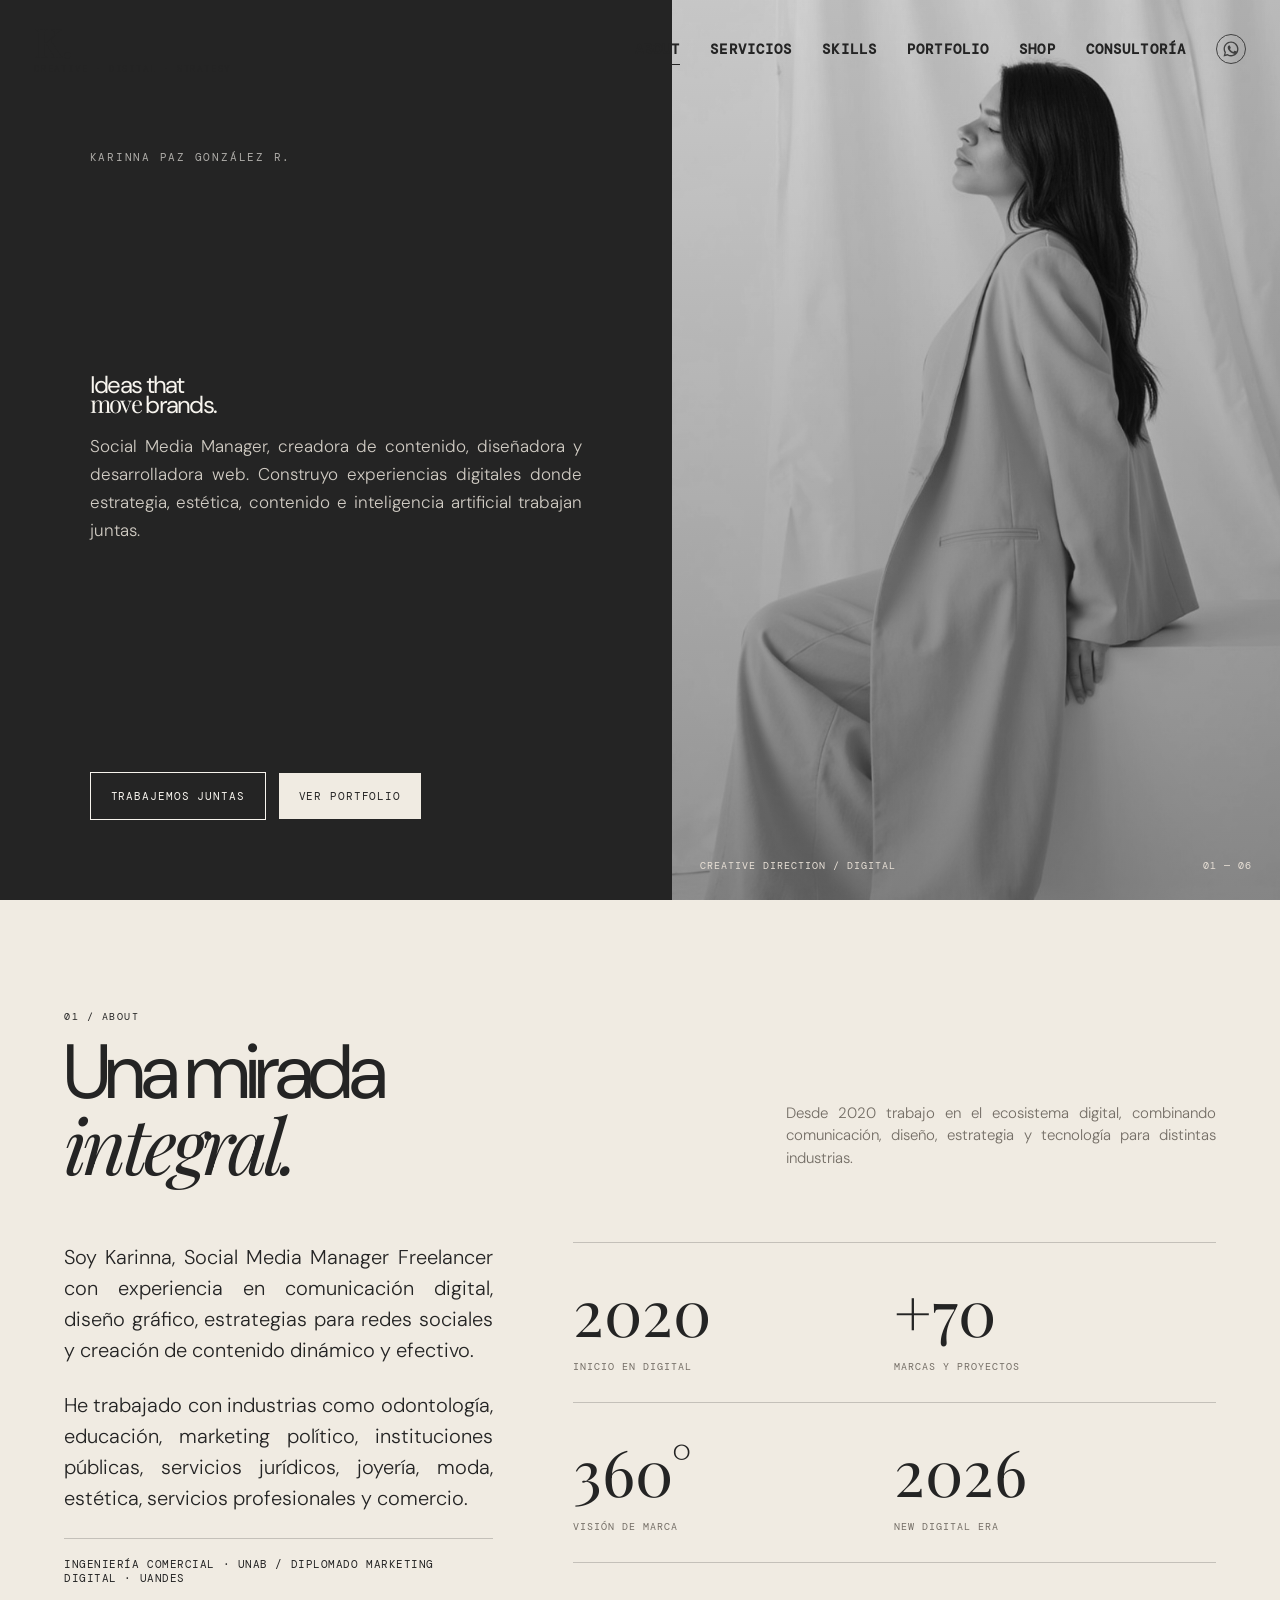
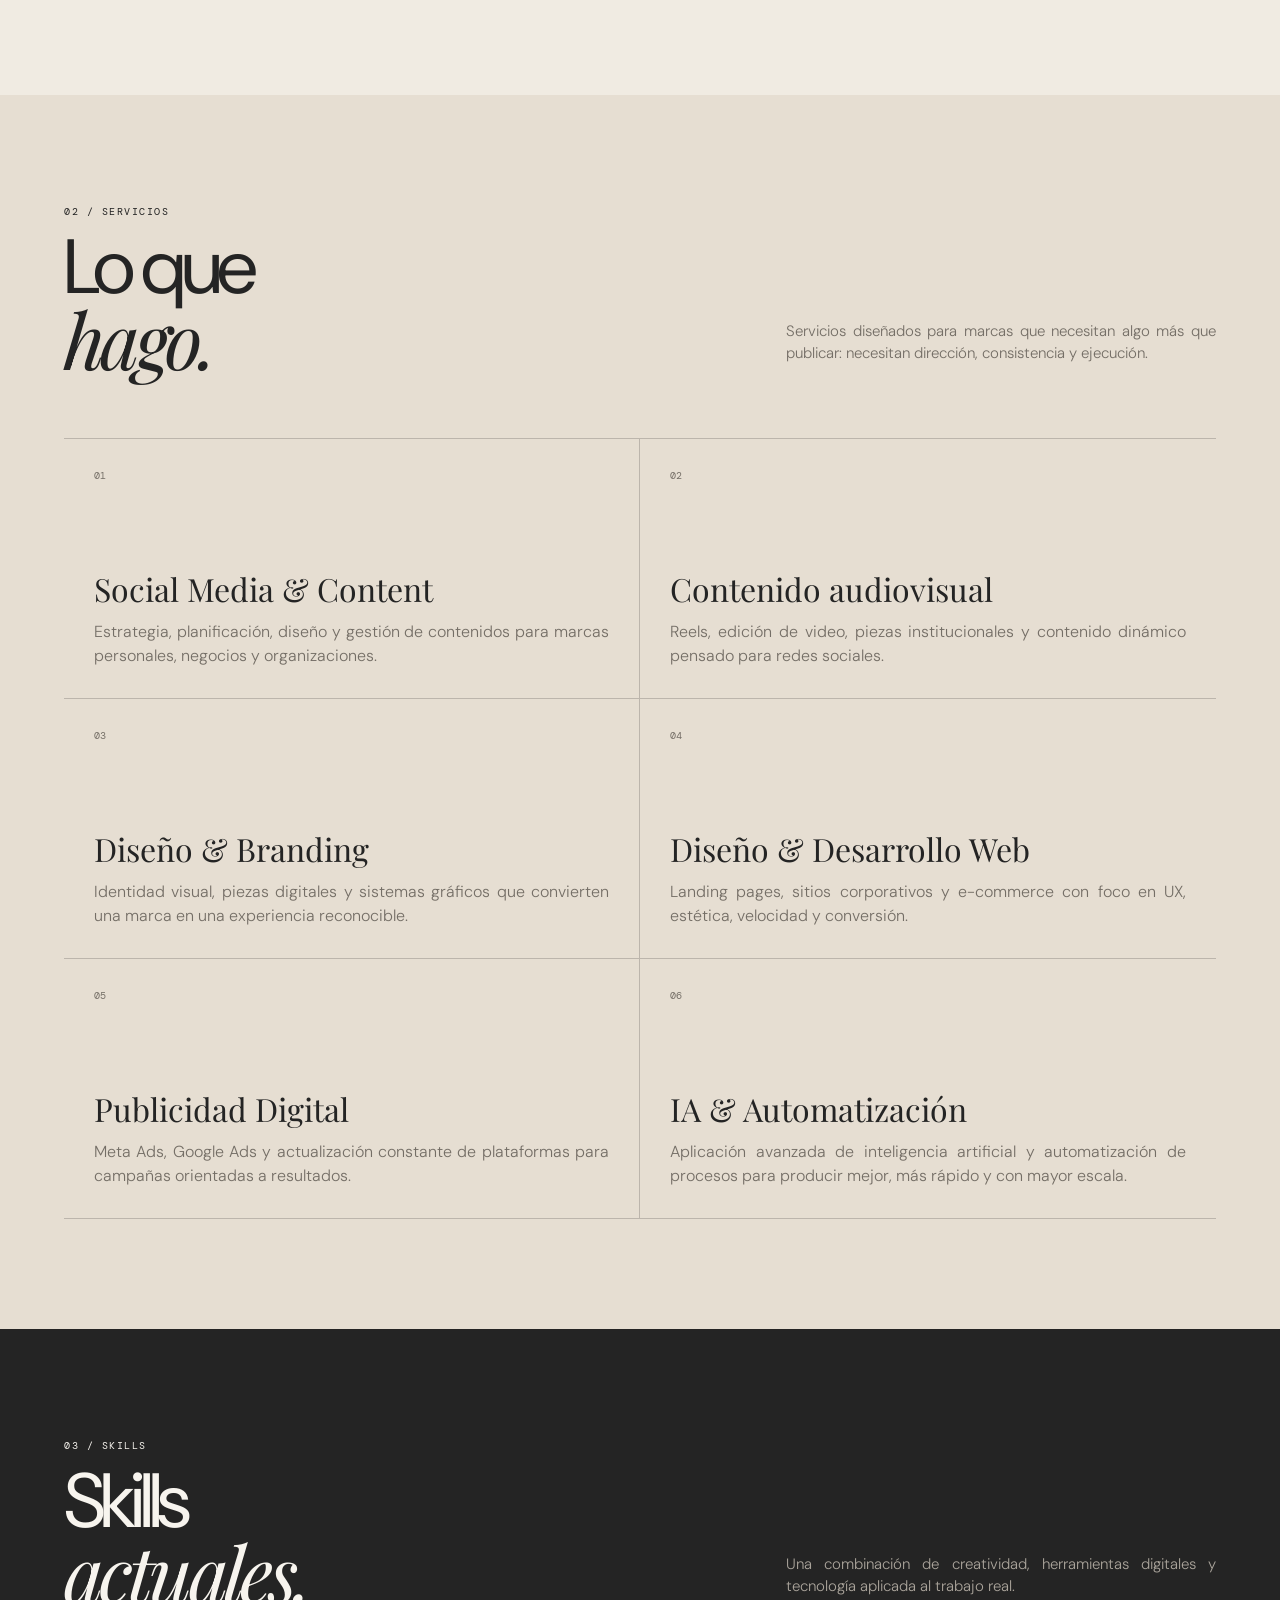
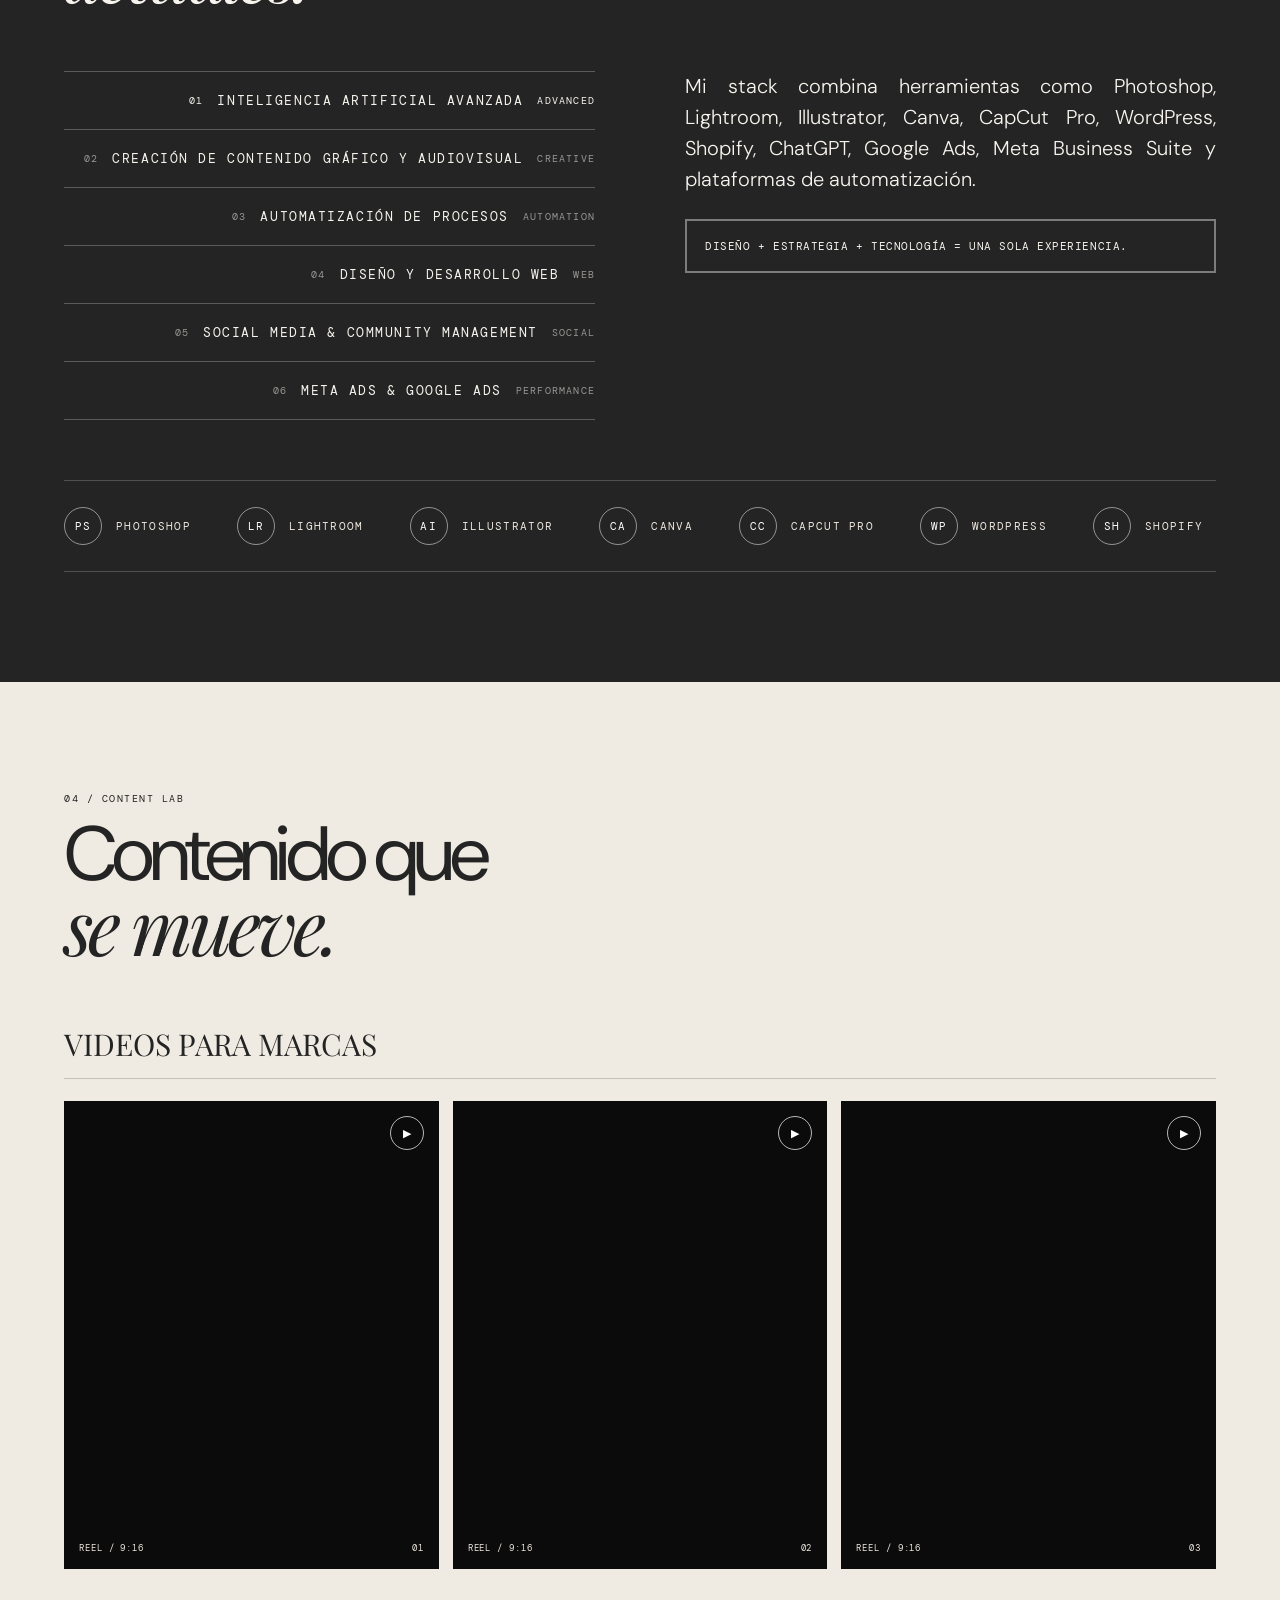
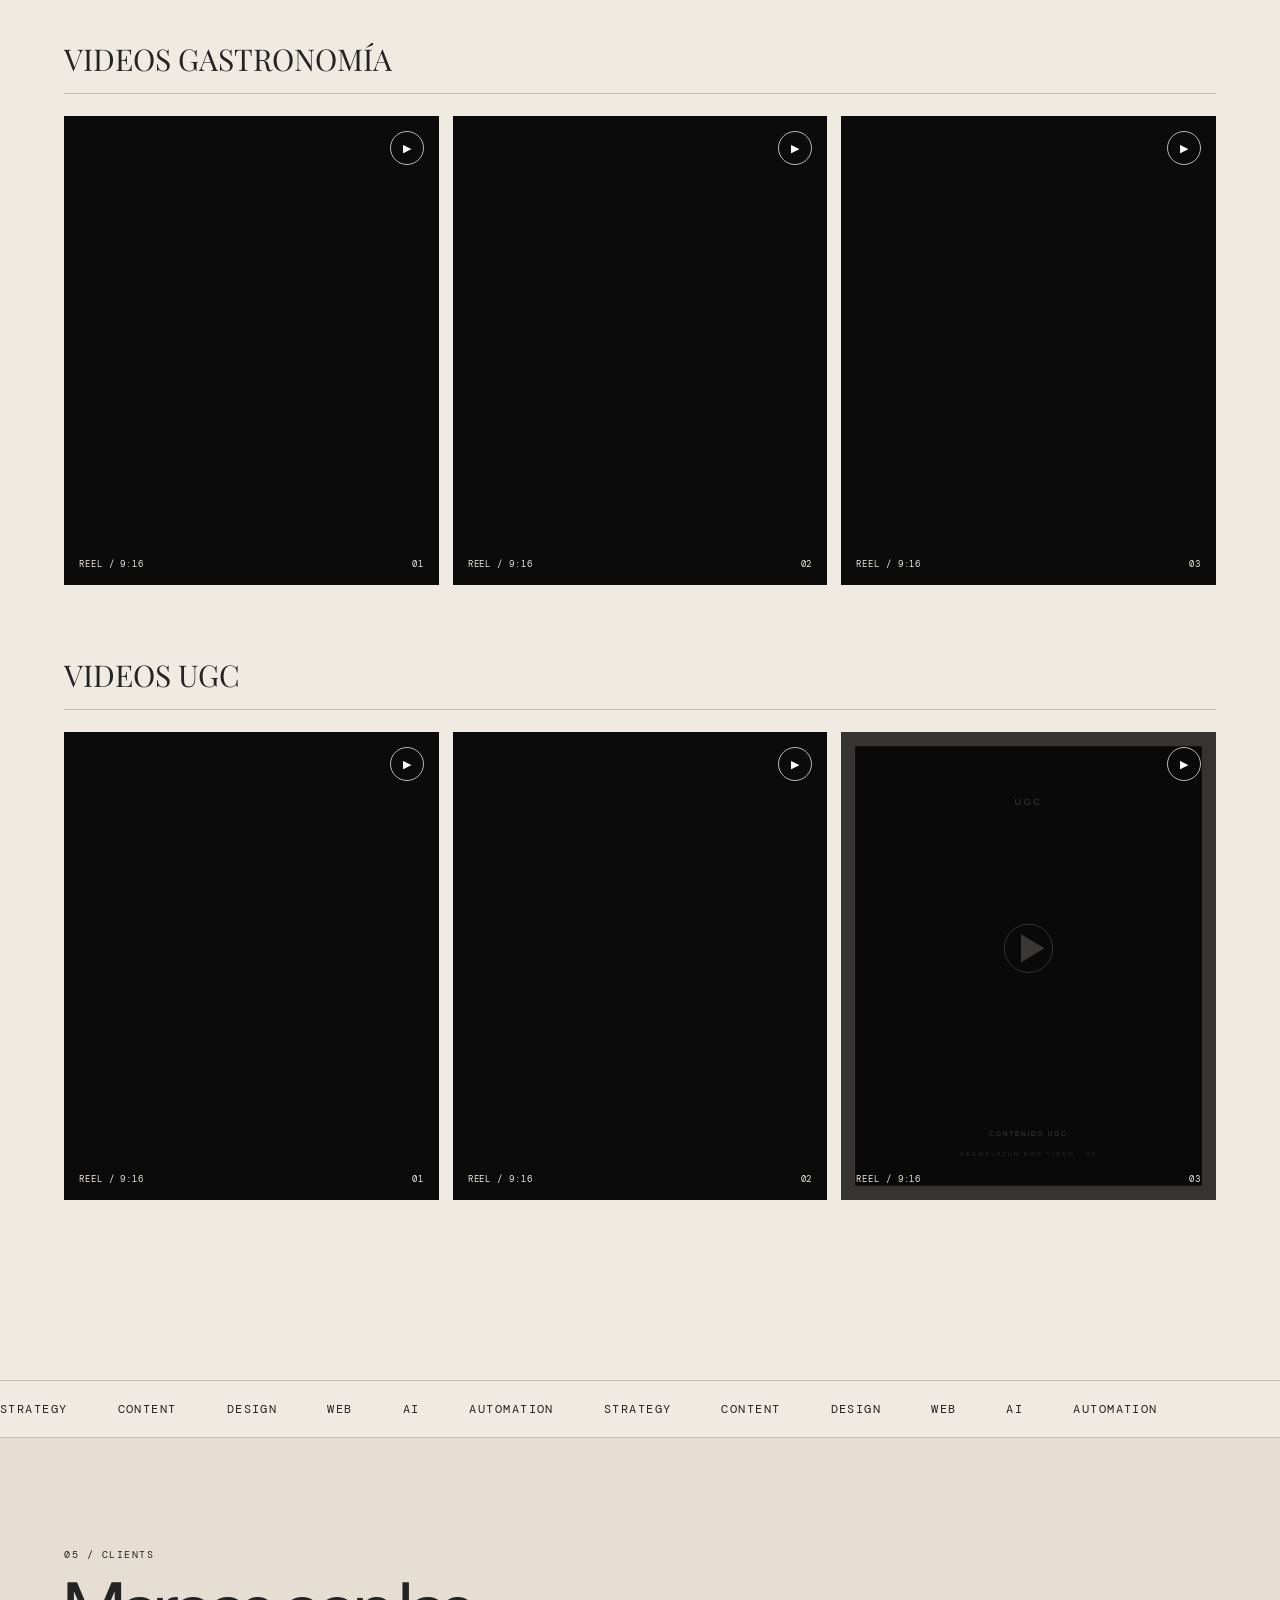
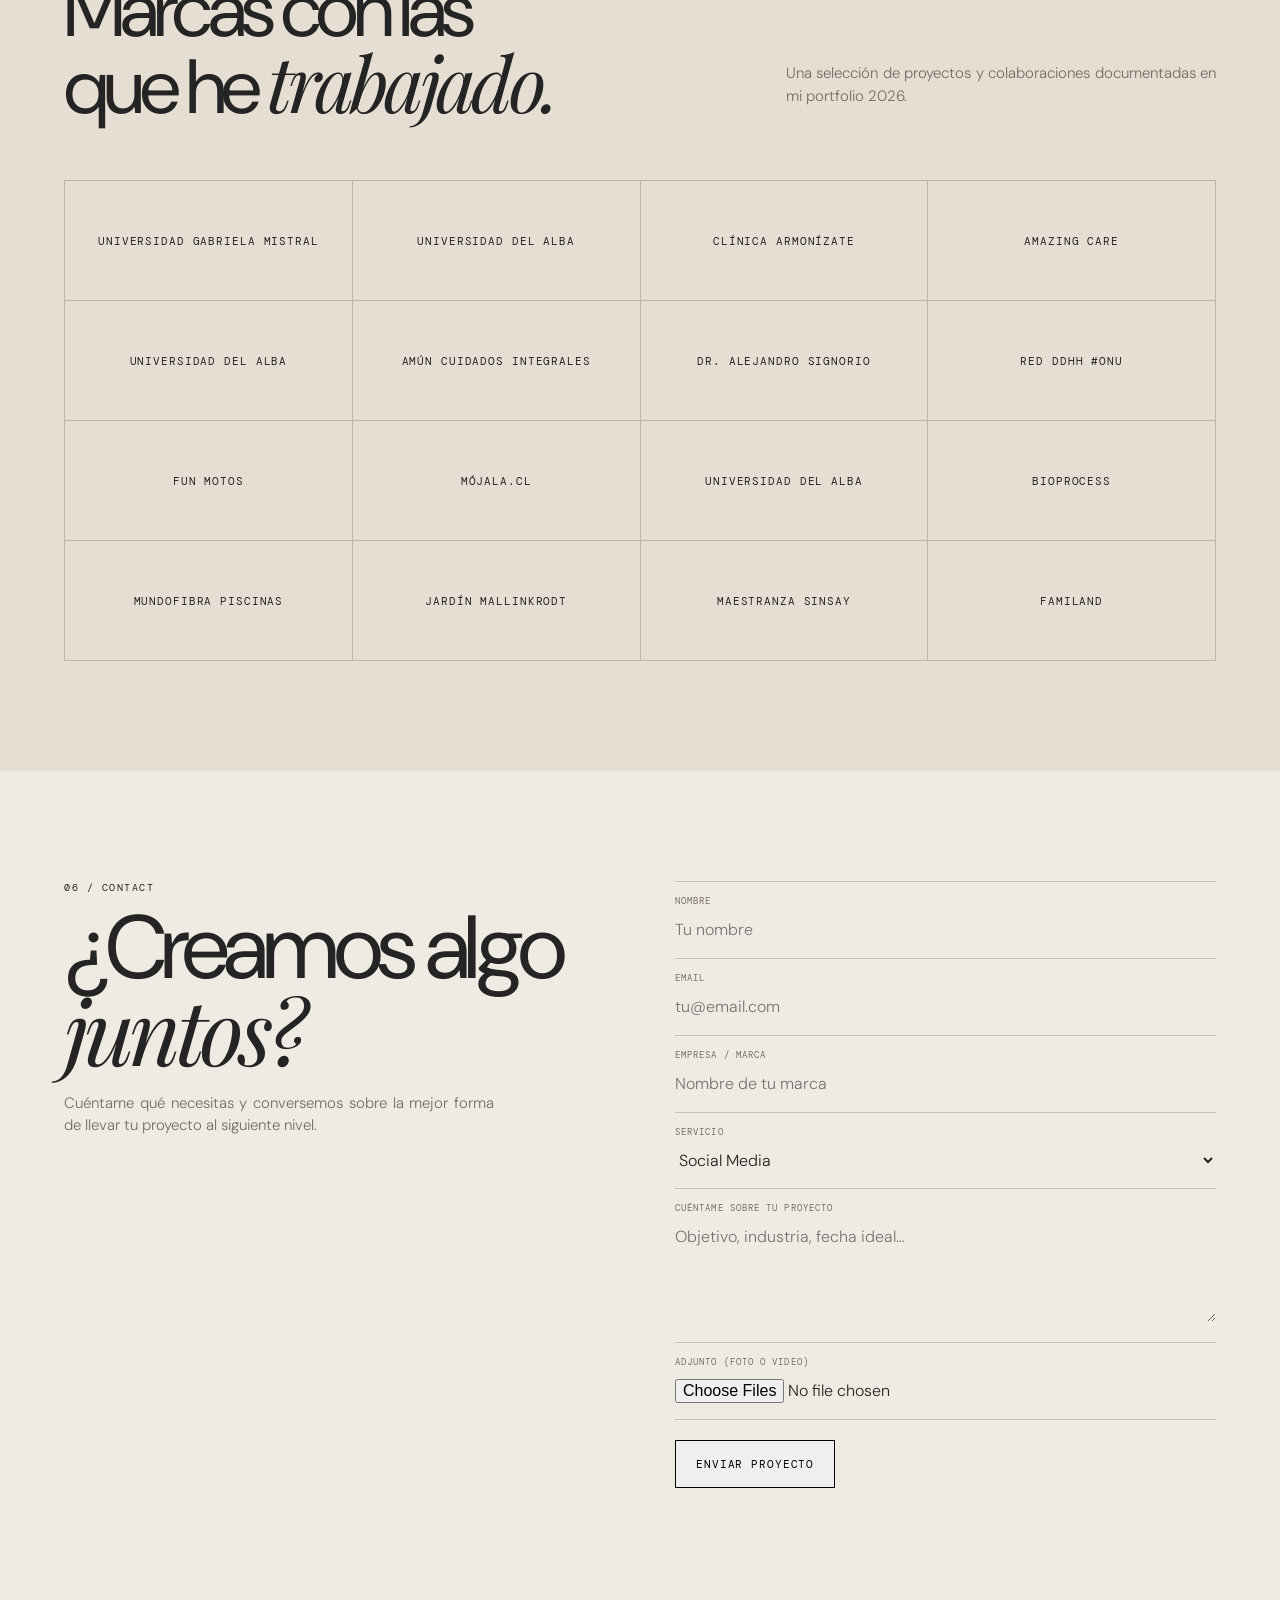
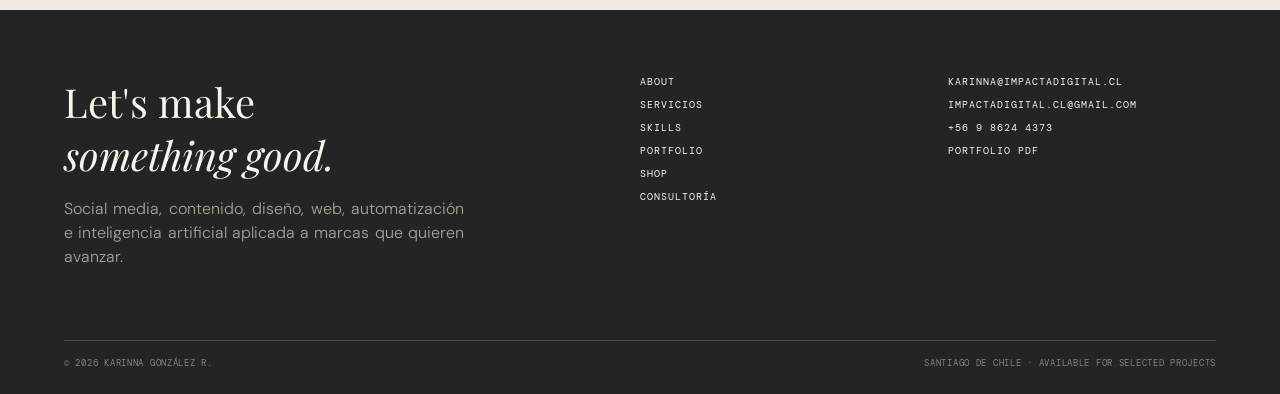
==== index.html @ 6d07779b "Portfolio Karinna 2026" ====
<!doctype html><html lang="es"><head><meta charset="utf-8"><meta name="viewport" content="width=device-width,initial-scale=1"><meta name="description" content="Karinna González · Social Media Manager, creadora de contenido, diseñadora y desarrolladora web."><link rel="icon" href="assets/images/favicon.svg"><title>Karinna G. — Creative Digital Portfolio</title><link rel="stylesheet" href="css/style.css"></head><body><header class="site-header"><nav class="nav">
    <a class="logo" href="index.html"><strong>K.</strong><small>Creative · Digital · Strategy</small></a>
    <button class="menu-toggle" aria-label="Abrir menú">MENU</button>
    <div class="nav-links"><a class="active" href="index.html#about">ABOUT</a><a class="" href="index.html#servicios">SERVICIOS</a><a class="" href="index.html#skills">SKILLS</a><a class="" href="portfolio.html">PORTFOLIO</a><a class="" href="shop.html">SHOP</a><a class="" href="consultoria.html">CONSULTORÍA</a><a class="wa-link" href="https://wa.me/56986244373" target="_blank" rel="noopener" aria-label="WhatsApp"><svg viewBox="0 0 24 24" width="18" height="18" fill="currentColor" aria-hidden="true"><path d="M12.04 2C6.58 2 2.13 6.45 2.13 11.91c0 1.75.46 3.45 1.32 4.95L2 22l5.25-1.38a9.9 9.9 0 0 0 4.79 1.22h.01c5.46 0 9.91-4.45 9.91-9.91 0-2.65-1.03-5.14-2.9-7.01A9.82 9.82 0 0 0 12.04 2zm0 1.8c2.16 0 4.19.84 5.72 2.37a8.06 8.06 0 0 1 2.37 5.72c0 4.46-3.63 8.09-8.1 8.09a8.2 8.2 0 0 1-4.13-1.13l-.3-.18-3.12.82.83-3.04-.2-.31a8.07 8.07 0 0 1-1.24-4.32c0-4.47 3.63-8.1 8.1-8.1zm-2.6 3.6c-.2 0-.52.07-.79.34-.27.27-1.04 1.02-1.04 2.48s1.07 2.88 1.22 3.08c.15.2 2.1 3.21 5.1 4.5.71.31 1.27.49 1.7.62.71.23 1.36.2 1.87.12.57-.09 1.77-.72 2.02-1.42.25-.7.25-1.3.18-1.42-.07-.12-.27-.19-.57-.34-.3-.15-1.77-.87-2.04-.97-.27-.1-.47-.15-.67.15-.2.3-.77.97-.94 1.17-.17.2-.35.22-.65.07-.3-.15-1.26-.46-2.4-1.48-.89-.79-1.49-1.77-1.66-2.07-.17-.3-.02-.46.13-.61.14-.14.3-.35.45-.53.15-.17.2-.3.3-.5.1-.2.05-.37-.02-.52-.08-.15-.67-1.62-.92-2.21-.24-.59-.49-.51-.67-.52h-.57z"/></svg></a></div>
    </nav></header>
<main>
<section class="hero">
  <div class="hero-copy">
    <span class="kicker">KARINNA PAZ GONZÁLEZ R.</span>
    <div><h1>Ideas that<br><em>move</em> brands.</h1><p class="hero-intro">Social Media Manager, creadora de contenido, diseñadora y desarrolladora web. Construyo experiencias digitales donde estrategia, estética, contenido e inteligencia artificial trabajan juntas.</p></div>
    <div class="hero-actions"><a class="btn" href="#contacto">Trabajemos juntas</a><a class="btn light" href="portfolio.html">Ver portfolio</a></div>
  </div>
  <div class="hero-visual"><img src="assets/images/karinnapaz.jpeg" alt="Karinna Paz"><div class="hero-overlay"></div><div class="hero-label"><span>Creative direction / Digital</span><span>01 — 06</span></div></div>
</section>

<section class="section" id="about"><div class="section-head reveal"><div><span class="section-number">01 / ABOUT</span><h2 class="section-title">Una mirada<br><em>integral.</em></h2></div><p class="section-lead">Desde 2020 trabajo en el ecosistema digital, combinando comunicación, diseño, estrategia y tecnología para distintas industrias.</p></div>
<div class="about-grid"><div class="about-copy reveal"><p>Soy Karinna, Social Media Manager Freelancer con experiencia en comunicación digital, diseño gráfico, estrategias para redes sociales y creación de contenido dinámico y efectivo.</p><p>He trabajado con industrias como odontología, educación, marketing político, instituciones públicas, servicios jurídicos, joyería, moda, estética, servicios profesionales y comercio.</p><div class="about-note">Ingeniería Comercial · UNAB / Diplomado Marketing Digital · UANDES</div></div><div class="about-facts reveal"><div class="fact"><strong>2020</strong><span>Inicio en digital</span></div><div class="fact"><strong>+70</strong><span>Marcas y proyectos</span></div><div class="fact"><strong>360°</strong><span>Visión de marca</span></div><div class="fact"><strong>2026</strong><span>New digital era</span></div></div></div></section>

<section class="section paper-2" id="servicios"><div class="section-head reveal"><div><span class="section-number">02 / SERVICIOS</span><h2 class="section-title">Lo que<br><em>hago.</em></h2></div><p class="section-lead">Servicios diseñados para marcas que necesitan algo más que publicar: necesitan dirección, consistencia y ejecución.</p></div><div class="services-grid"><article class="service reveal"><span class="service-index">01</span><div><h3>Social Media & Content</h3><p>Estrategia, planificación, diseño y gestión de contenidos para marcas personales, negocios y organizaciones.</p></div></article><article class="service reveal"><span class="service-index">02</span><div><h3>Contenido audiovisual</h3><p>Reels, edición de video, piezas institucionales y contenido dinámico pensado para redes sociales.</p></div></article><article class="service reveal"><span class="service-index">03</span><div><h3>Diseño & Branding</h3><p>Identidad visual, piezas digitales y sistemas gráficos que convierten una marca en una experiencia reconocible.</p></div></article><article class="service reveal"><span class="service-index">04</span><div><h3>Diseño & Desarrollo Web</h3><p>Landing pages, sitios corporativos y e-commerce con foco en UX, estética, velocidad y conversión.</p></div></article><article class="service reveal"><span class="service-index">05</span><div><h3>Publicidad Digital</h3><p>Meta Ads, Google Ads y actualización constante de plataformas para campañas orientadas a resultados.</p></div></article><article class="service reveal"><span class="service-index">06</span><div><h3>IA & Automatización</h3><p>Aplicación avanzada de inteligencia artificial y automatización de procesos para producir mejor, más rápido y con mayor escala.</p></div></article></div></section>

<section class="section dark" id="skills"><div class="section-head reveal"><div><span class="section-number">03 / SKILLS</span><h2 class="section-title">Skills<br><em>actuales.</em></h2></div><p class="section-lead">Una combinación de creatividad, herramientas digitales y tecnología aplicada al trabajo real.</p></div>
<div class="skills-wrap"><div class="skills-list">
<div class="skill featured reveal"><span>01</span> Inteligencia artificial avanzada <span>ADVANCED</span></div>
<div class="skill reveal"><span>02</span> Creación de contenido gráfico y audiovisual <span>CREATIVE</span></div>
<div class="skill reveal"><span>03</span> Automatización de procesos <span>AUTOMATION</span></div>
<div class="skill reveal"><span>04</span> Diseño y desarrollo web <span>WEB</span></div>
<div class="skill reveal"><span>05</span> Social Media & Community Management <span>SOCIAL</span></div>
<div class="skill reveal"><span>06</span> Meta Ads & Google Ads <span>PERFORMANCE</span></div>
</div><div class="about-copy reveal"><p>Mi stack combina herramientas como Photoshop, Lightroom, Illustrator, Canva, CapCut Pro, WordPress, Shopify, ChatGPT, Google Ads, Meta Business Suite y plataformas de automatización.</p><div class="about-note">Diseño + estrategia + tecnología = una sola experiencia.</div></div></div><div class="tools-bar"><div class="tools-track"><span class="tool"><span class="tool-ico">Ps</span>Photoshop</span><span class="tool"><span class="tool-ico">Lr</span>Lightroom</span><span class="tool"><span class="tool-ico">Ai</span>Illustrator</span><span class="tool"><span class="tool-ico">Ca</span>Canva</span><span class="tool"><span class="tool-ico">Cc</span>CapCut Pro</span><span class="tool"><span class="tool-ico">Wp</span>WordPress</span><span class="tool"><span class="tool-ico">Sh</span>Shopify</span><span class="tool"><span class="tool-ico">Gp</span>ChatGPT</span><span class="tool"><span class="tool-ico">Ga</span>Google Ads</span><span class="tool"><span class="tool-ico">Mb</span>Meta Suite</span><span class="tool"><span class="tool-ico">Au</span>Automatización</span><span class="tool"><span class="tool-ico">Ps</span>Photoshop</span><span class="tool"><span class="tool-ico">Lr</span>Lightroom</span><span class="tool"><span class="tool-ico">Ai</span>Illustrator</span><span class="tool"><span class="tool-ico">Ca</span>Canva</span><span class="tool"><span class="tool-ico">Cc</span>CapCut Pro</span><span class="tool"><span class="tool-ico">Wp</span>WordPress</span><span class="tool"><span class="tool-ico">Sh</span>Shopify</span><span class="tool"><span class="tool-ico">Gp</span>ChatGPT</span><span class="tool"><span class="tool-ico">Ga</span>Google Ads</span><span class="tool"><span class="tool-ico">Mb</span>Meta Suite</span><span class="tool"><span class="tool-ico">Au</span>Automatización</span></div></div></section>

<section class="section video-section" id="videos"><div class="section-head reveal"><div><span class="section-number">04 / CONTENT LAB</span><h2 class="section-title">Contenido que<br><em>se mueve.</em></h2></div></div><div class="video-group"><h3>VIDEOS PARA MARCAS</h3><div class="video-grid"><article class="video-card reveal"><video class="video-file" src="https://impactadigital.cl/wp-content/uploads/2026/08/marca_01.mp4" style="--poster:url('assets/videos/video-01.svg')" muted loop playsinline preload="metadata"></video><div class="play-dot">▶</div><div class="video-meta"><span>Reel / 9:16</span><span>01</span></div></article><article class="video-card reveal"><video class="video-file" src="https://impactadigital.cl/wp-content/uploads/2026/08/marca_02.mp4" style="--poster:url('assets/videos/video-02.svg')" muted loop playsinline preload="metadata"></video><div class="play-dot">▶</div><div class="video-meta"><span>Reel / 9:16</span><span>02</span></div></article><article class="video-card reveal"><video class="video-file" src="https://impactadigital.cl/wp-content/uploads/2026/08/marca-03.mp4" style="--poster:url('assets/videos/video-03.svg')" muted loop playsinline preload="metadata"></video><div class="play-dot">▶</div><div class="video-meta"><span>Reel / 9:16</span><span>03</span></div></article></div></div><div class="video-group"><h3>VIDEOS GASTRONOMÍA</h3><div class="video-grid"><article class="video-card reveal"><video class="video-file" src="https://impactadigital.cl/wp-content/uploads/2026/08/gastro_01.mp4" style="--poster:url('assets/videos/video-04.svg')" muted loop playsinline preload="metadata"></video><div class="play-dot">▶</div><div class="video-meta"><span>Reel / 9:16</span><span>01</span></div></article><article class="video-card reveal"><video class="video-file" src="https://impactadigital.cl/wp-content/uploads/2026/08/gastro_03.mov" style="--poster:url('assets/videos/video-05.svg')" muted loop playsinline preload="metadata"></video><div class="play-dot">▶</div><div class="video-meta"><span>Reel / 9:16</span><span>02</span></div></article><article class="video-card reveal"><video class="video-file" src="https://impactadigital.cl/wp-content/uploads/2026/08/gastro_02.mp4" style="--poster:url('assets/videos/video-06.svg')" muted loop playsinline preload="metadata"></video><div class="play-dot">▶</div><div class="video-meta"><span>Reel / 9:16</span><span>03</span></div></article></div></div><div class="video-group"><h3>VIDEOS UGC</h3><div class="video-grid"><article class="video-card reveal"><video class="video-file" src="https://impactadigital.cl/wp-content/uploads/2026/08/ugc_01.mp4" style="--poster:url('assets/videos/video-07.svg')" muted loop playsinline preload="metadata"></video><div class="play-dot">▶</div><div class="video-meta"><span>Reel / 9:16</span><span>01</span></div></article><article class="video-card reveal"><video class="video-file" src="https://impactadigital.cl/wp-content/uploads/2026/08/ugc_03.mp4" style="--poster:url('assets/videos/video-08.svg')" muted loop playsinline preload="metadata"></video><div class="play-dot">▶</div><div class="video-meta"><span>Reel / 9:16</span><span>02</span></div></article><article class="video-card reveal"><img src="assets/videos/video-09.svg" alt="VIDEOS UGC — video 3" loading="lazy"><div class="play-dot">▶</div><div class="video-meta"><span>Reel / 9:16</span><span>03</span></div></article></div></div></section>

<div class="marquee"><div class="marquee-track"><span>STRATEGY</span><span>CONTENT</span><span>DESIGN</span><span>WEB</span><span>AI</span><span>AUTOMATION</span><span>STRATEGY</span><span>CONTENT</span><span>DESIGN</span><span>WEB</span><span>AI</span><span>AUTOMATION</span></div></div>

<section class="section paper-2" id="marcas"><div class="section-head reveal"><div><span class="section-number">05 / CLIENTS</span><h2 class="section-title">Marcas con las<br>que he <em>trabajado.</em></h2></div><p class="section-lead">Una selección de proyectos y colaboraciones documentadas en mi portfolio 2026.</p></div><div class="brands"><div class="brand reveal">Universidad Gabriela Mistral</div><div class="brand reveal">Universidad del Alba</div><div class="brand reveal">Clínica Armonízate</div><div class="brand reveal">Amazing Care</div><div class="brand reveal">Universidad del Alba</div><div class="brand reveal">Amún Cuidados Integrales</div><div class="brand reveal">Dr. Alejandro Signorio</div><div class="brand reveal">RED DDHH #ONU</div><div class="brand reveal">Fun Motos</div><div class="brand reveal">Mójala.cl</div><div class="brand reveal">Universidad del Alba</div><div class="brand reveal">Bioprocess</div><div class="brand reveal">Mundofibra Piscinas</div><div class="brand reveal">Jardín Mallinkrodt</div><div class="brand reveal">Maestranza Sinsay</div><div class="brand reveal">Familand</div></div></section>

<section class="section" id="contacto"><div class="cta"><div class="reveal"><span class="section-number">06 / CONTACT</span><h2>¿Creamos algo<br><em>juntos?</em></h2><p class="section-lead">Cuéntame qué necesitas y conversemos sobre la mejor forma de llevar tu proyecto al siguiente nivel.</p></div>
<form class="form reveal" data-contact-form action="https://formspree.io/f/mkjwkebo" method="POST"><div class="form-row"><label>Nombre</label><input required name="name" placeholder="Tu nombre"></div><div class="form-row"><label>Email</label><input required type="email" name="email" placeholder="tu@email.com"></div><div class="form-row"><label>Empresa / marca</label><input name="company" placeholder="Nombre de tu marca"></div><div class="form-row"><label>Servicio</label><select name="service"><option>Social Media</option><option>Contenido audiovisual</option><option>Diseño / Branding</option><option>Diseño y desarrollo web</option><option>Publicidad digital</option><option>IA / Automatización</option><option>Consultoría / Masterclass</option><option>Otro</option></select></div><div class="form-row"><label>Cuéntame sobre tu proyecto</label><textarea required name="message" placeholder="Objetivo, industria, fecha ideal…"></textarea></div><div class="form-row"><label>Adjunto (foto o video)</label><input type="file" name="adjunto" accept="image/*,video/*" multiple></div><button class="btn" type="submit">Enviar proyecto</button><div class="form-note" style="font:10px var(--mono);color:var(--muted);margin-top:12px"></div></form></div></section>
</main><footer class="footer"><div class="footer-grid">
    <div><h3>Let's make<br><em>something good.</em></h3><p>Social media, contenido, diseño, web, automatización e inteligencia artificial aplicada a marcas que quieren avanzar.</p></div>
    <div><div class="footer-links"><a href="index.html#about">About</a><a href="index.html#servicios">Servicios</a><a href="index.html#skills">Skills</a><a href="portfolio.html">Portfolio</a><a href="shop.html">Shop</a><a href="consultoria.html">Consultoría</a></div></div>
    <div><div class="footer-links"><a href="mailto:karinna@impactadigital.cl">karinna@impactadigital.cl</a><a href="mailto:impactadigital.cl@gmail.com">impactadigital.cl@gmail.com</a><a href="tel:+56986244373">+56 9 8624 4373</a><a href="assets/portfolio-source.pdf" target="_blank">Portfolio PDF</a></div></div>
    </div><div class="footer-bottom"><span>© <span data-year></span> Karinna González R.</span><span>Santiago de Chile · Available for selected projects</span></div></footer><script src="js/main.js"></script></body></html>
---- css/style.css ----
@import url('https://fonts.googleapis.com/css2?family=DM+Mono:wght@300;400&family=DM+Sans:wght@300;400;500;600&family=Playfair+Display:wght@400;500&display=swap');

:root{
  --ink:#242424;
  --ink-soft:#3a3835;
  --paper:#f0ebe2;
  --paper-2:#e6ded2;
  --warm:#cfc2b2;
  --line:rgba(36,36,36,.22);
  --white:#f7f4ee;
  --muted:#746e66;
  --accent:#a99a88;
  --max:1400px;
  --serif:"Playfair Display", Georgia, serif;
  --sans:"DM Sans", Arial, sans-serif;
  --mono:"DM Mono", monospace;
}
*{box-sizing:border-box}
html{scroll-behavior:smooth}
body{margin:0;background:var(--paper);color:var(--ink);font-family:var(--sans);font-weight:300;line-height:1.5}
body.nav-open{overflow:hidden}
p{text-align:justify;text-justify:inter-word}
a{color:inherit;text-decoration:none}
img,video{max-width:100%;display:block}
button,input,textarea,select{font:inherit}
button{cursor:pointer}
::selection{background:var(--ink);color:var(--paper)}

.site-header{position:fixed;z-index:50;top:0;left:0;width:100%;mix-blend-mode:normal;transition:.35s ease}
.site-header.scrolled{background:rgba(240,235,226,.92);backdrop-filter:blur(16px);border-bottom:1px solid var(--line)}
.nav{max-width:var(--max);margin:auto;padding:22px 34px;display:flex;align-items:center;justify-content:space-between}
.logo{font-family:var(--serif);font-size:22px;letter-spacing:-.03em}
.logo strong{font-weight:700;font-size:40px;line-height:1}
.logo small{display:block;font:9px var(--mono);letter-spacing:.2em;text-transform:uppercase;margin-top:-3px}
.nav-links{display:flex;gap:30px;align-items:center}
.nav-links a{font:600 14px var(--mono);letter-spacing:.08em;text-transform:uppercase;position:relative}
.nav-links a:after{content:"";position:absolute;left:0;bottom:-7px;width:0;height:1px;background:currentColor;transition:.3s}
.nav-links a:hover:after,.nav-links a.active:after{width:100%}
.wa-link{display:inline-flex;align-items:center;justify-content:center;width:30px;height:30px;border:1px solid currentColor;border-radius:50%;color:inherit;opacity:.8;transition:.3s}
.wa-link:hover{opacity:1;background:currentColor;color:var(--paper)}
.wa-link:after{display:none}
.wa-link svg{display:block}
.menu-toggle{display:none;border:0;background:none;font:11px var(--mono);letter-spacing:.12em}

.hero{min-height:100vh;display:grid;grid-template-columns:1.05fr .95fr;background:var(--ink);color:var(--white)}
.hero-copy{padding:150px 7vw 80px;display:flex;flex-direction:column;justify-content:space-between}
.kicker{font:11px var(--mono);letter-spacing:.16em;text-transform:uppercase;opacity:.65}
.hero h1{font:clamp(64px,9.5vw,150px);line-height:.83;letter-spacing:-.07em;font-weight:400;margin:0;max-width:900px}
.hero h1 em{font-family:var(--serif);font-style:normal;font-weight:400}
.hero-intro{max-width:510px;font-size:17px;line-height:1.65;color:#d0cbc3}
.hero-actions{display:flex;gap:12px;flex-wrap:wrap}
.btn{display:inline-flex;align-items:center;justify-content:center;min-height:48px;padding:0 20px;border:1px solid currentColor;font:11px var(--mono);letter-spacing:.08em;text-transform:uppercase;transition:.3s}
.btn:hover{background:var(--white);color:var(--ink)}
.btn.light{color:var(--ink);background:var(--paper)}
.btn.light:hover{background:transparent;color:var(--white)}
.hero-visual{position:relative;min-height:650px;overflow:hidden}
.hero-visual img{width:100%;height:100%;object-fit:cover;filter:grayscale(100%);opacity:.86}
.hero-overlay{position:absolute;inset:0;background:linear-gradient(180deg,rgba(36,36,36,.05),rgba(36,36,36,.38))}
.hero-label{position:absolute;bottom:28px;left:28px;right:28px;display:flex;justify-content:space-between;font:10px var(--mono);letter-spacing:.1em;text-transform:uppercase;color:#e8e0d6}

.section{padding:110px 5vw}
.section.dark{background:var(--ink);color:var(--white)}
.section.paper-2{background:var(--paper-2)}
.section-head{max-width:var(--max);margin:0 auto 58px;display:flex;justify-content:space-between;gap:30px;align-items:end}
.section-number{font:10px var(--mono);letter-spacing:.15em;display:block;margin-bottom:14px}
.section-title{font-size:clamp(42px,6vw,90px);line-height:.92;letter-spacing:-.06em;font-weight:400;margin:0}
.section-title em{font-family:var(--serif);font-style:italic}
.section-lead{max-width:430px;font-size:15px;color:var(--muted)}
.dark .section-lead{color:#aaa49b}

.about-grid{max-width:var(--max);margin:auto;display:grid;grid-template-columns:.8fr 1.2fr;gap:80px;align-items:start}
.about-copy p{font-size:20px;line-height:1.55;margin:0 0 24px}
.about-note{border-top:1px solid var(--line);padding-top:18px;font:11px var(--mono);letter-spacing:.05em;text-transform:uppercase}
.skills-wrap .about-note{border:2pt solid rgba(255,255,255,.4);border-radius:0;padding:18px;margin-top:18px}
.tools-bar{border-top:1px solid rgba(255,255,255,.2);border-bottom:1px solid rgba(255,255,255,.2);overflow:hidden;margin-top:60px;padding:26px 0}
.tools-track{display:flex;gap:46px;width:max-content;animation:tools-scroll 34s linear infinite}
.tools-bar:hover .tools-track{animation-play-state:paused}
.tool{display:flex;align-items:center;gap:14px;font:11px var(--mono);letter-spacing:.12em;text-transform:uppercase;color:#eee8df;white-space:nowrap}
.tool-ico{width:38px;height:38px;border:1px solid rgba(255,255,255,.5);border-radius:50%;display:grid;place-items:center;font-size:11px;color:#fff;flex-shrink:0;transition:.3s}
.tool:hover .tool-ico{background:#eee8df;color:var(--ink)}
@keyframes tools-scroll{to{transform:translateX(-50%)}}
.about-facts{display:grid;grid-template-columns:1fr 1fr;border-top:1px solid var(--line)}
.fact{padding:25px 0;border-bottom:1px solid var(--line)}
.fact strong{display:block;font:clamp(35px,5vw,70px) var(--serif);font-weight:400}
.fact span{font:10px var(--mono);letter-spacing:.1em;text-transform:uppercase;color:var(--muted)}

.services-grid{max-width:var(--max);margin:auto;display:grid;grid-template-columns:repeat(2,1fr);border-top:1px solid var(--line)}
.service{min-height:260px;padding:30px;border-bottom:1px solid var(--line);transition:.35s;display:flex;flex-direction:column;justify-content:space-between}
.service:nth-child(odd){border-right:1px solid var(--line)}
.service:hover{background:rgba(255,255,255,.25);transform:translateY(-3px)}
.service-index{font:10px var(--mono);color:var(--muted)}
.service h3{font:400 32px var(--serif);margin:0 0 10px}
.service p{max-width:520px;color:var(--muted);margin:0}

.skills-wrap{max-width:var(--max);margin:auto;display:grid;grid-template-columns:1fr 1fr;gap:90px}
.skills-list{border-top:1px solid rgba(255,255,255,.25)}
.skill{display:flex;align-items:center;justify-content:flex-end;gap:14px;text-align:right;padding:20px 0;border-bottom:1px solid rgba(255,255,255,.25);font:13px var(--mono);letter-spacing:.12em;text-transform:uppercase}
.skill span{font:10px var(--mono);letter-spacing:.12em;opacity:.55;text-transform:uppercase}
.skill.featured{font-size:13px}
.skill.featured span{font-size:10px;opacity:1}

.video-section{overflow:hidden}
.video-grid{max-width:var(--max);margin:auto;display:grid;grid-template-columns:repeat(3,1fr);gap:14px}
.video-group{margin-bottom:70px}
.video-group h3{max-width:var(--max);margin:0 auto 22px;font:400 30px var(--serif);padding:0 0 14px;border-bottom:1px solid var(--line)}
.video-card{position:relative;aspect-ratio:4/5;background:#2c2c2c;overflow:hidden}
.video-card::before{content:"";position:absolute;inset:0;background:var(--poster) center/cover no-repeat;opacity:.2;z-index:0;pointer-events:none}
.video-card::after{content:"";position:absolute;inset:0;background:rgba(0,0,0,.75);z-index:2;pointer-events:none}
.video-card img,.video-card video{width:100%;height:100%;object-fit:cover;transition:transform .7s ease;filter:saturate(.75);position:relative;z-index:1}
.play-dot,.video-meta{z-index:3}
.video-card:hover img,.video-card:hover video{transform:scale(1.04)}
.video-meta{position:absolute;left:15px;right:15px;bottom:15px;display:flex;justify-content:space-between;color:#eee8df;font:9px var(--mono);letter-spacing:.1em;text-transform:uppercase;pointer-events:none}
.play-dot{position:absolute;top:15px;right:15px;width:34px;height:34px;border:1px solid rgba(255,255,255,.7);border-radius:50%;display:grid;place-items:center;color:white;font-size:11px}

.marquee{border-block:1px solid var(--line);overflow:hidden;white-space:nowrap}
.marquee-track{display:inline-flex;gap:50px;padding:20px 0;animation:marquee 26s linear infinite}
.marquee span{font:12px var(--mono);letter-spacing:.12em;text-transform:uppercase}
@keyframes marquee{to{transform:translateX(-50%)}}

.brands{max-width:var(--max);margin:auto;display:grid;grid-template-columns:repeat(4,1fr);border-top:1px solid var(--line);border-left:1px solid var(--line)}
.brand{min-height:120px;display:grid;place-items:center;padding:20px;border-right:1px solid var(--line);border-bottom:1px solid var(--line);text-align:center;font:11px var(--mono);letter-spacing:.08em;text-transform:uppercase}
.brand span{font-size:9px;color:var(--muted);display:block;margin-top:6px}

.portfolio-grid{max-width:var(--max);margin:auto;display:grid;grid-template-columns:repeat(3,1fr);gap:16px}
.project-card{position:relative;overflow:hidden;background:#d7d0c6;min-height:360px}
.project-card::after{content:"";position:absolute;inset:0;background:rgba(120,120,120,.5);z-index:1;pointer-events:none}
.project-card img{width:100%;height:100%;min-height:360px;object-fit:cover;filter:grayscale(100%);transition:transform .7s,filter .5s;cursor:zoom-in}
.project-card:hover img{transform:scale(1.035);filter:grayscale(0)}
.lightbox{position:fixed;inset:0;z-index:100;display:none;align-items:center;justify-content:center;padding:5vh 5vw;background:rgba(20,18,16,.92);cursor:zoom-out}
.lightbox.open{display:flex}
.lightbox img{max-width:100%;max-height:100%;object-fit:contain;box-shadow:0 30px 80px rgba(0,0,0,.6)}
.lightbox-close{position:absolute;top:22px;right:26px;color:#fff;font:12px var(--mono);letter-spacing:.15em;text-transform:uppercase;border:1px solid rgba(255,255,255,.6);padding:8px 12px;border-radius:50%}
.project-info{position:absolute;inset:auto 0 0;padding:25px;color:white;background:linear-gradient(transparent,rgba(0,0,0,.72));z-index:2}
.project-info h3{margin:0;font:400 25px var(--serif)}
.project-info p{margin:4px 0 0;font:9px var(--mono);letter-spacing:.1em;text-transform:uppercase;opacity:.85}

.cta{max-width:var(--max);margin:auto;display:grid;grid-template-columns:1fr 1fr;gap:70px}
.cta h2{font-size:clamp(48px,7vw,100px);line-height:.9;letter-spacing:-.06em;font-weight:400;margin:0}
.cta h2 em{font-family:var(--serif)}
.form{border-top:1px solid var(--line)}
.form-row{border-bottom:1px solid var(--line);padding:13px 0}
.form label{display:block;font:9px var(--mono);letter-spacing:.12em;text-transform:uppercase;color:var(--muted);margin-bottom:8px}
.form input,.form textarea,.form select{width:100%;border:0;outline:0;background:transparent;color:inherit;padding:3px 0;font-size:16px}
.form textarea{min-height:100px;resize:vertical}
.form .btn{margin-top:20px}

.page-hero{padding:170px 5vw 100px;background:var(--ink);color:var(--white)}
.page-hero-inner{max-width:var(--max);margin:auto}
.page-hero h1{font-size:clamp(70px,11vw,160px);line-height:.8;letter-spacing:-.07em;font-weight:400;margin:30px 0}
.page-hero h1 em{font-family:var(--serif)}
.page-hero p{max-width:600px;color:#c5c0b8;font-size:17px}

.shop-grid{max-width:var(--max);margin:auto;display:grid;grid-template-columns:repeat(3,1fr);gap:16px}
.product{border:1px solid var(--line);min-height:390px;padding:28px;display:flex;flex-direction:column;justify-content:space-between;transition:.3s}
.product:hover{background:#e7e0d5;transform:translateY(-4px)}
.product-tag{font:9px var(--mono);letter-spacing:.14em;text-transform:uppercase;color:var(--muted)}
.product h3{font:400 35px var(--serif);line-height:1;margin:40px 0 12px}
.product p{font-size:14px;color:var(--muted)}
.product-bottom{display:flex;justify-content:space-between;align-items:end;gap:15px}
.price{font:18px var(--mono)}
.product .btn{font-size:9px}

.consult-grid{max-width:var(--max);margin:auto;display:grid;grid-template-columns:repeat(2,1fr);gap:16px}
.consult-card{padding:32px;border:1px solid var(--line);min-height:300px;display:flex;flex-direction:column;justify-content:space-between}
.consult-card h3{font:400 34px var(--serif);margin:15px 0}
.consult-card p{color:var(--muted);max-width:520px}
.consult-number{font:10px var(--mono);letter-spacing:.12em}
.audience{font:10px var(--mono);letter-spacing:.1em;text-transform:uppercase}

.footer{background:var(--ink);color:var(--white);padding:65px 5vw 25px}
.footer-grid{max-width:var(--max);margin:auto;display:grid;grid-template-columns:2fr 1fr 1fr;gap:40px}
.footer h3{font:400 40px var(--serif);margin:0 0 12px}
.footer p{color:#aaa49b;max-width:400px}
.footer-links{display:flex;flex-direction:column;gap:10px;font:10px var(--mono);text-transform:uppercase;letter-spacing:.1em}
.footer-bottom{max-width:var(--max);margin:55px auto 0;padding-top:16px;border-top:1px solid rgba(255,255,255,.2);display:flex;justify-content:space-between;font:9px var(--mono);color:#88837b;text-transform:uppercase;letter-spacing:.08em}

.reveal{opacity:0;transform:translateY(28px);transition:opacity .8s ease,transform .8s ease}
.reveal.visible{opacity:1;transform:none}
.page-top{display:flex;justify-content:space-between;align-items:center;max-width:var(--max);margin:auto;font:10px var(--mono);text-transform:uppercase;letter-spacing:.12em;color:var(--muted)}
.cursor-line{display:inline-block;width:50px;height:1px;background:currentColor;vertical-align:middle;margin-right:10px}

@media(max-width:900px){
  .nav{padding:18px 20px}
  .menu-toggle{display:block}
  .nav-links{position:fixed;inset:0;background:var(--ink);color:var(--white);display:flex;flex-direction:column;justify-content:center;gap:24px;transform:translateY(-100%);transition:.45s}
  .nav-links.open{transform:none}
  .nav-links a{font-size:16px}
  .hero{grid-template-columns:1fr}
  .hero-copy{min-height:70vh;padding:120px 24px 55px}
  .hero-visual{min-height:55vh}
  .section{padding:80px 24px}
  .section-head,.about-grid,.skills-wrap,.cta{grid-template-columns:1fr;display:grid;gap:35px}
  .section-head{margin-bottom:40px}
  .services-grid{grid-template-columns:1fr}
  .service:nth-child(odd){border-right:0}
  .video-grid{grid-template-columns:1fr 1fr}
  .brands{grid-template-columns:1fr 1fr}
  .portfolio-grid{display:grid;grid-template-columns:1fr 1fr}
  .project-card,.project-card:nth-child(n){grid-column:span 1}
  .shop-grid,.consult-grid{grid-template-columns:1fr}
  .footer-grid{grid-template-columns:1fr}
}
@media(max-width:600px){
  .hero h1{font-size:68px}
  .hero-intro{font-size:15px}
  .video-grid,.portfolio-grid{grid-template-columns:1fr}
  .project-card,.project-card:nth-child(n){min-height:430px}
  .project-card img{min-height:430px}
  .brands{grid-template-columns:1fr 1fr}
  .brand{min-height:100px}
  .footer-bottom{flex-direction:column;gap:10px}
}
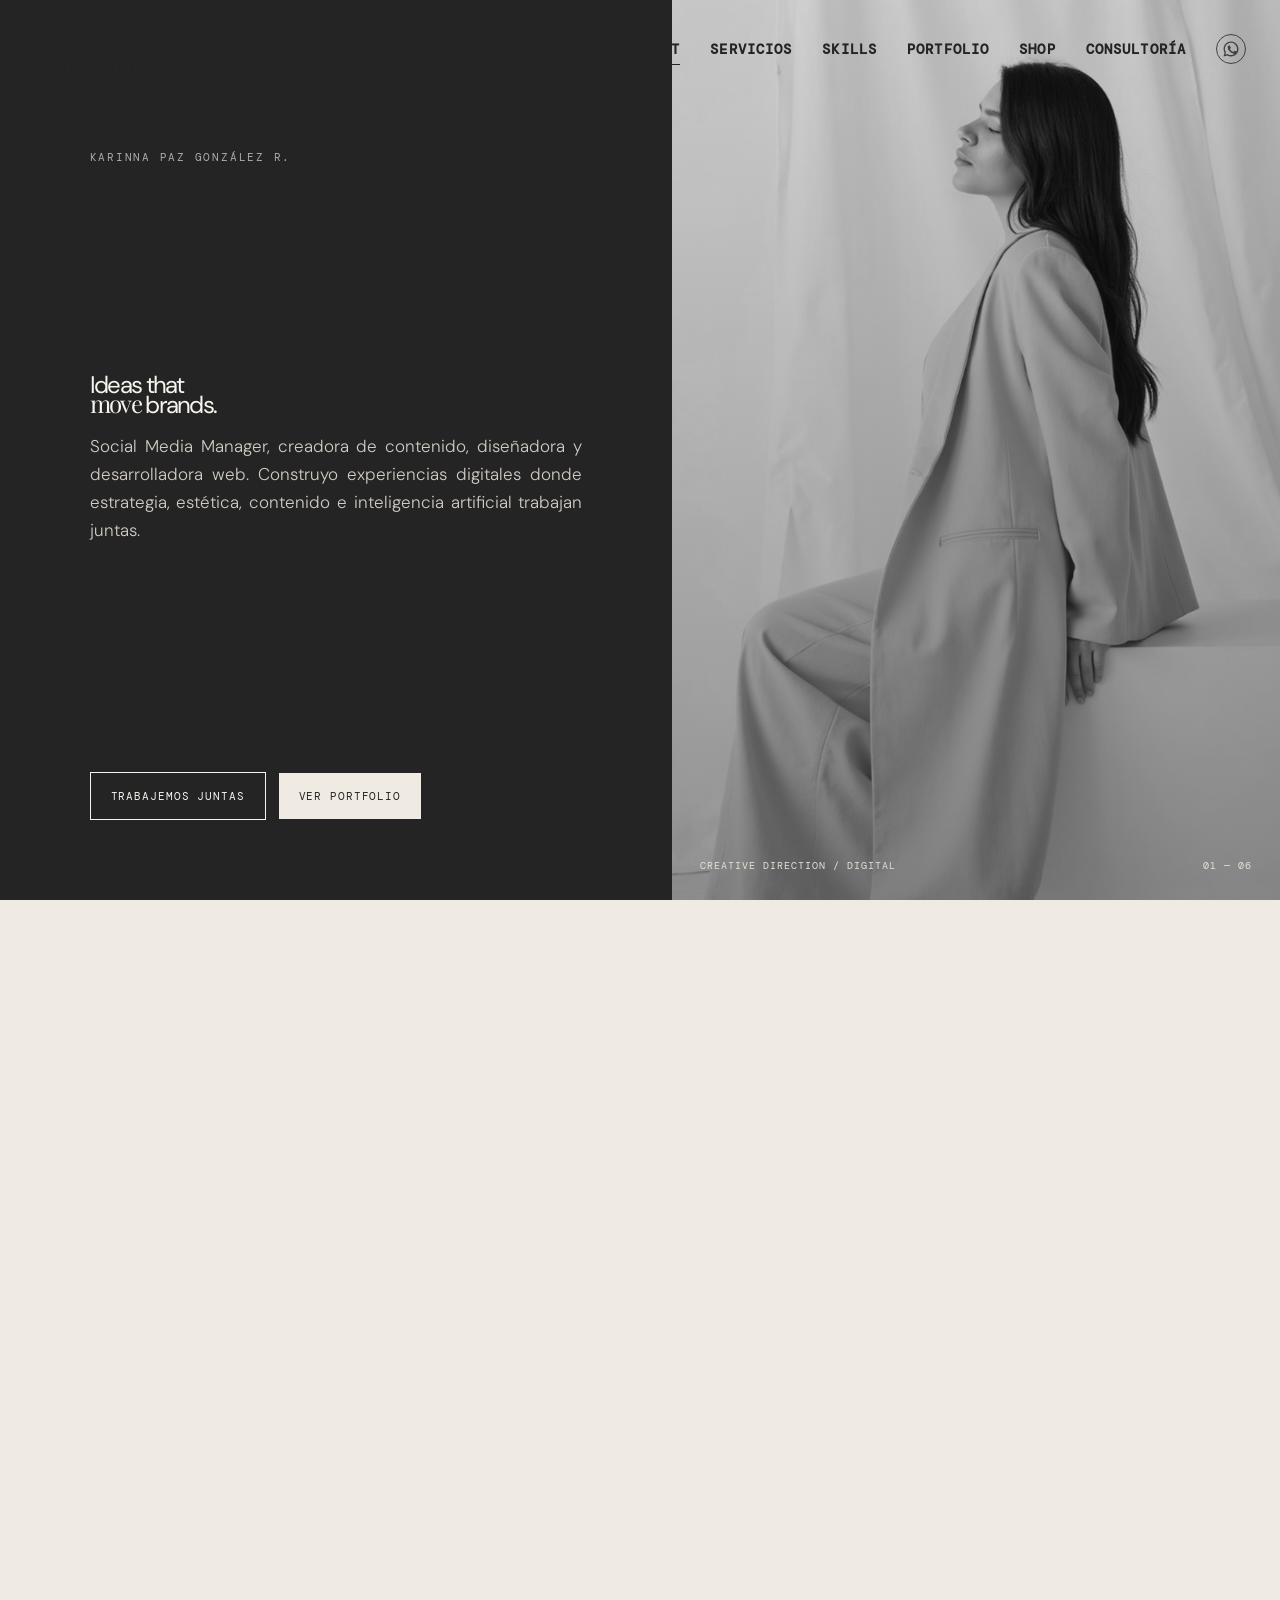
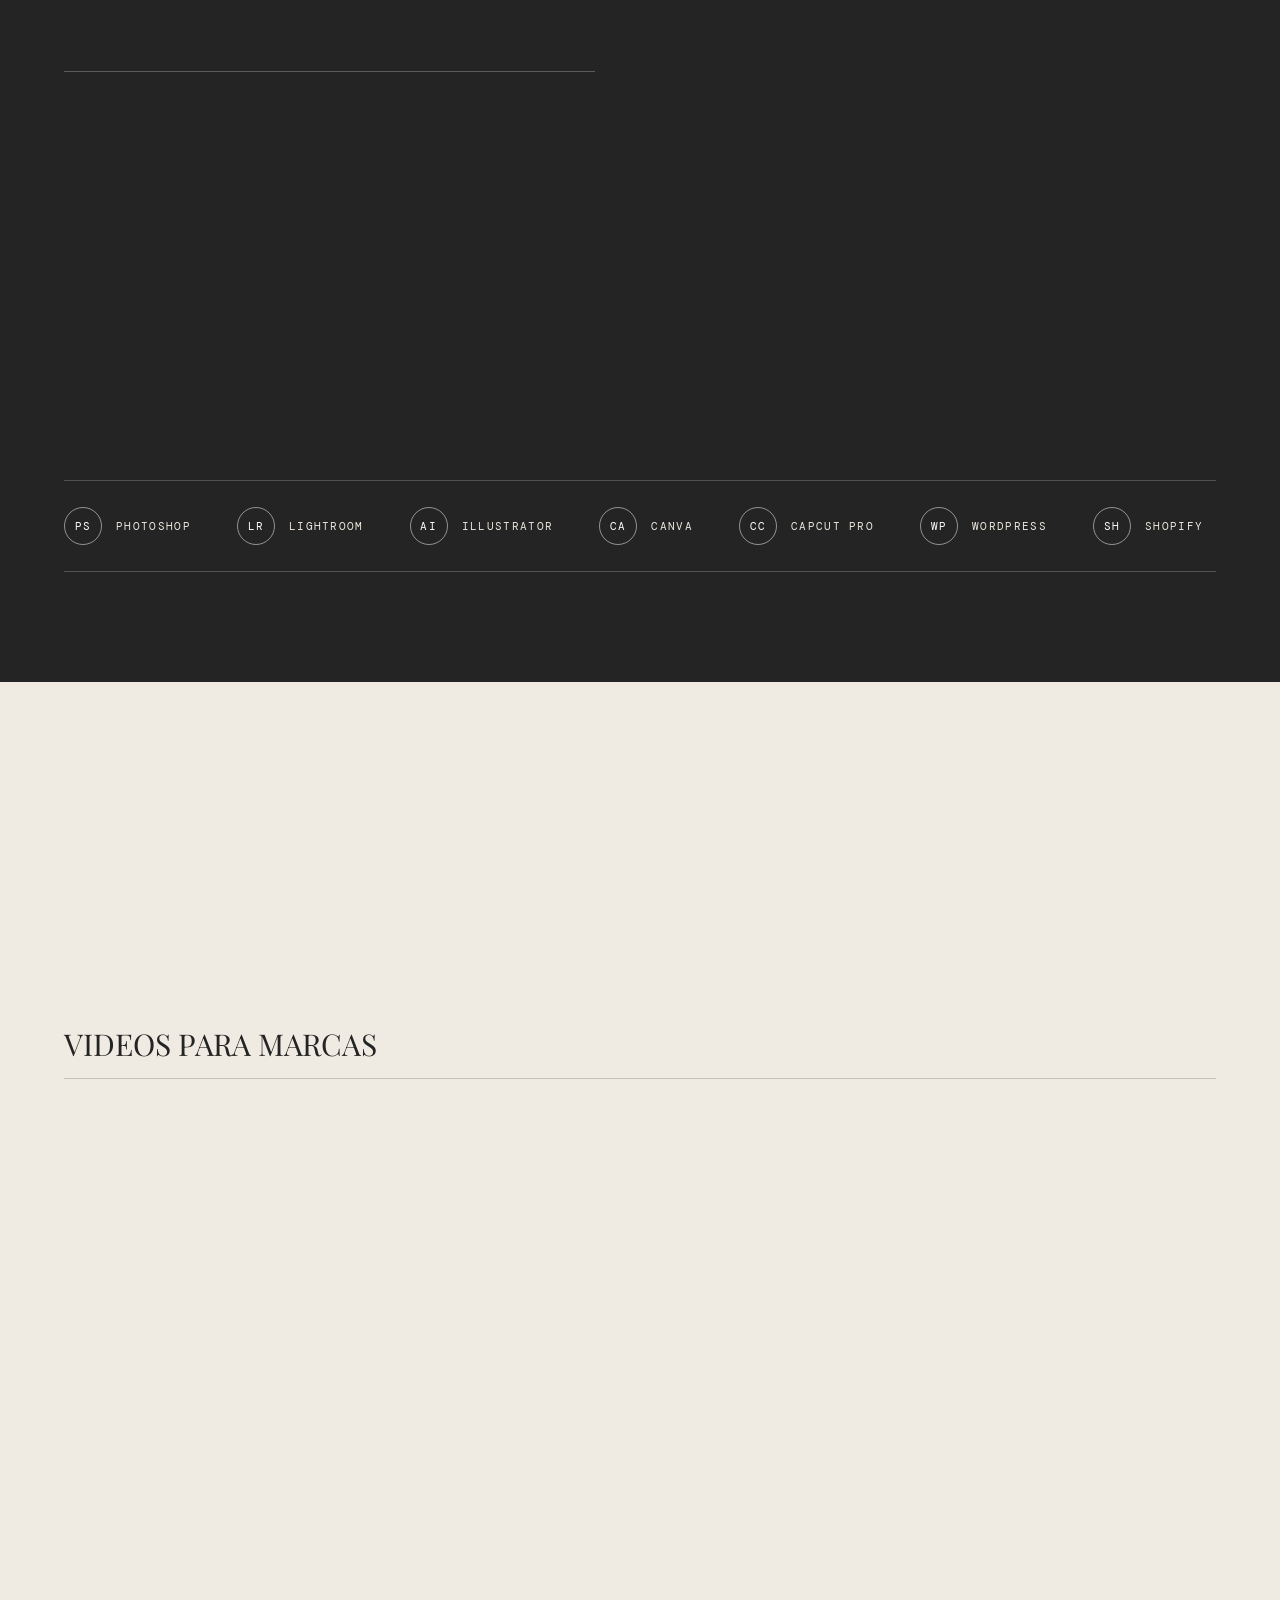
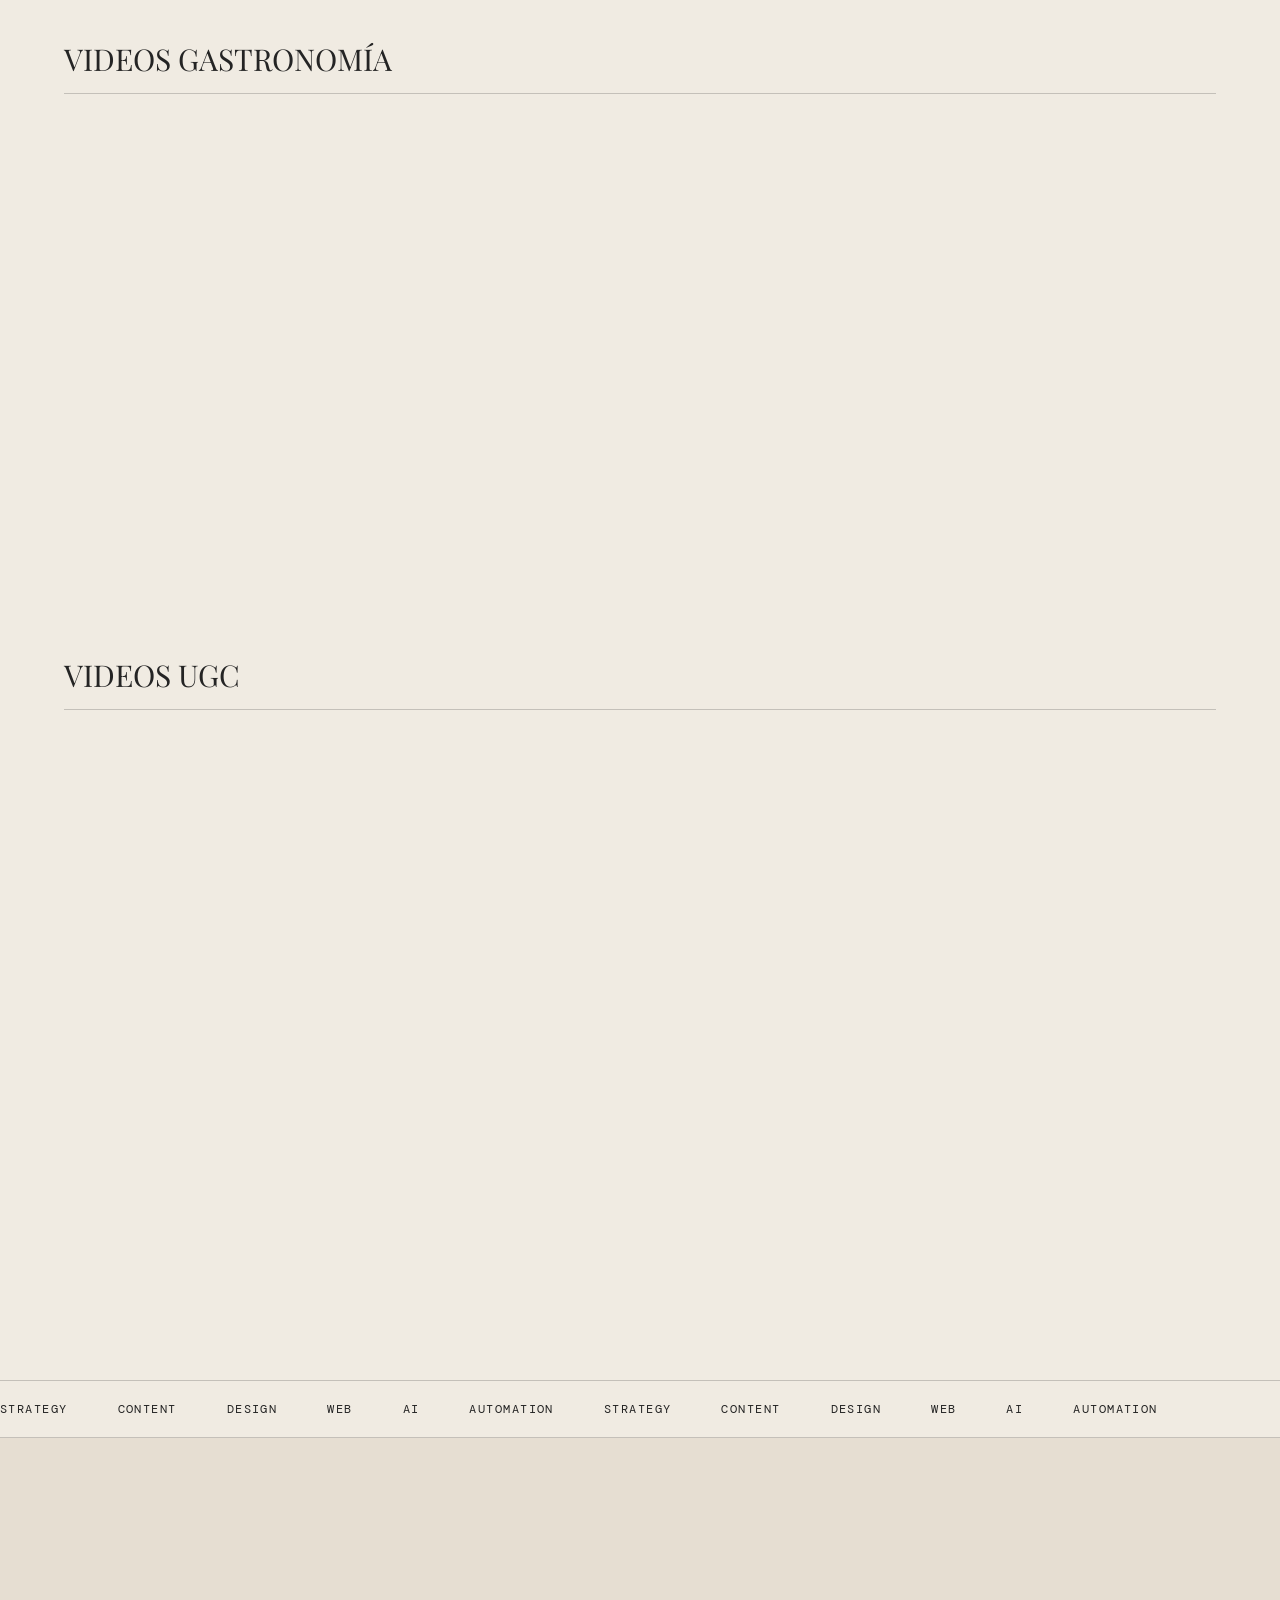
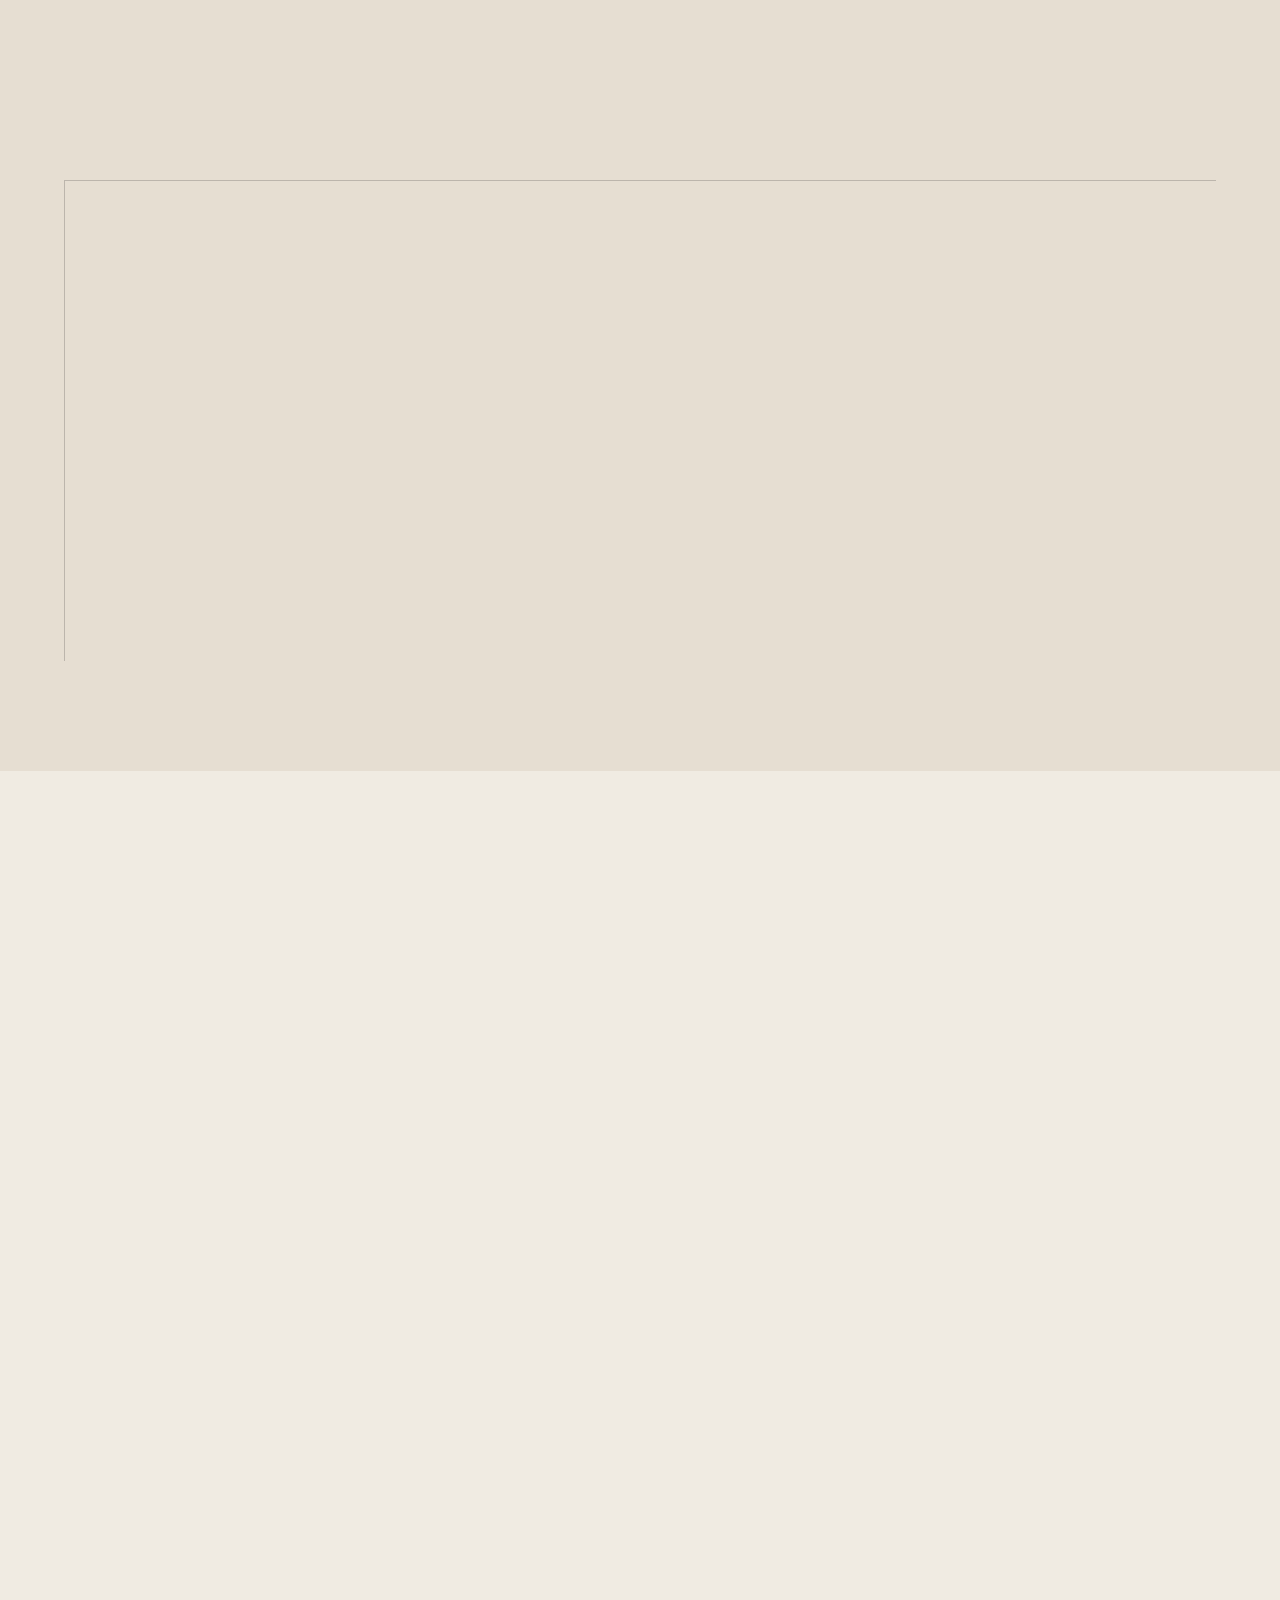
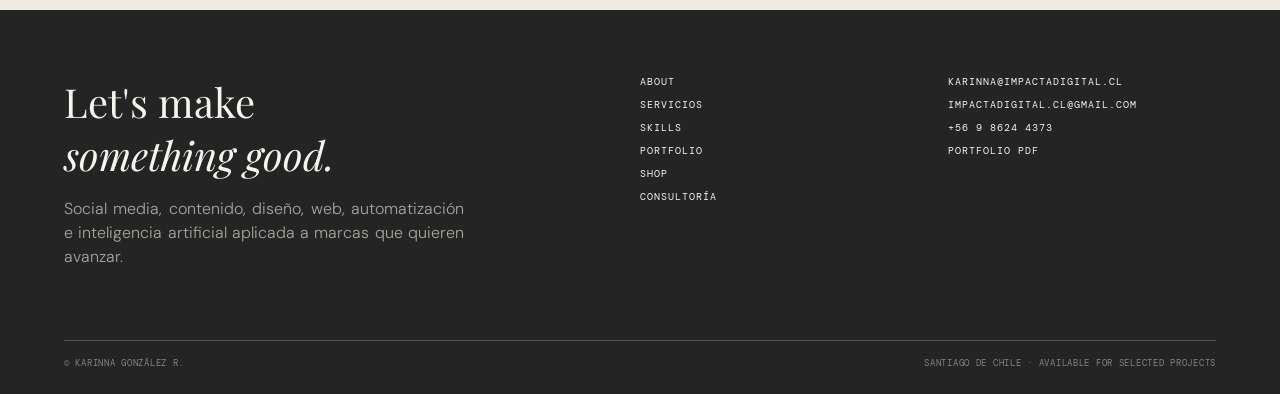
==== commit 0d33c628: "Metricool + overlay videos: hover (desktop) y tap (movil)" ====
--- a/index.html
+++ b/index.html
@@ -40,4 +40,4 @@
     <div><h3>Let's make<br><em>something good.</em></h3><p>Social media, contenido, diseño, web, automatización e inteligencia artificial aplicada a marcas que quieren avanzar.</p></div>
     <div><div class="footer-links"><a href="index.html#about">About</a><a href="index.html#servicios">Servicios</a><a href="index.html#skills">Skills</a><a href="portfolio.html">Portfolio</a><a href="shop.html">Shop</a><a href="consultoria.html">Consultoría</a></div></div>
     <div><div class="footer-links"><a href="mailto:karinna@impactadigital.cl">karinna@impactadigital.cl</a><a href="mailto:impactadigital.cl@gmail.com">impactadigital.cl@gmail.com</a><a href="tel:+56986244373">+56 9 8624 4373</a><a href="assets/portfolio-source.pdf" target="_blank">Portfolio PDF</a></div></div>
-    </div><div class="footer-bottom"><span>© <span data-year></span> Karinna González R.</span><span>Santiago de Chile · Available for selected projects</span></div></footer><script src="js/main.js"></script></body></html>+    </div><div class="footer-bottom"><span>© <span data-year></span> Karinna González R.</span><span>Santiago de Chile · Available for selected projects</span></div></footer><script>function loadScript(a){var b=document.getElementsByTagName("head")[0],c=document.createElement("script");c.type="text/javascript",c.src="https://tracker.metricool.com/resources/be.js",c.onreadystatechange=a,c.onload=a,b.appendChild(c)}loadScript(function(){beTracker.t({hash:"3c9b665e6e647d9f07836e83ce2e8eff"})});</script><script src="js/main.js"></script></body></html>
--- a/css/style.css
+++ b/css/style.css
@@ -106,7 +106,8 @@
 .video-group h3{max-width:var(--max);margin:0 auto 22px;font:400 30px var(--serif);padding:0 0 14px;border-bottom:1px solid var(--line)}
 .video-card{position:relative;aspect-ratio:4/5;background:#2c2c2c;overflow:hidden}
 .video-card::before{content:"";position:absolute;inset:0;background:var(--poster) center/cover no-repeat;opacity:.2;z-index:0;pointer-events:none}
-.video-card::after{content:"";position:absolute;inset:0;background:rgba(0,0,0,.75);z-index:2;pointer-events:none}
+.video-card::after{content:"";position:absolute;inset:0;background:rgba(0,0,0,.75);z-index:2;pointer-events:none;transition:opacity .4s ease}
+.video-card:hover::after,.video-card.touched::after{opacity:0}
 .video-card img,.video-card video{width:100%;height:100%;object-fit:cover;transition:transform .7s ease;filter:saturate(.75);position:relative;z-index:1}
 .play-dot,.video-meta{z-index:3}
 .video-card:hover img,.video-card:hover video{transform:scale(1.04)}
@@ -181,9 +182,10 @@
 .cursor-line{display:inline-block;width:50px;height:1px;background:currentColor;vertical-align:middle;margin-right:10px}
 
 @media(max-width:900px){
-  .nav{padding:18px 20px}
-  .menu-toggle{display:block}
-  .nav-links{position:fixed;inset:0;background:var(--ink);color:var(--white);display:flex;flex-direction:column;justify-content:center;gap:24px;transform:translateY(-100%);transition:.45s}
+  .nav{padding:18px 20px;position:relative;z-index:60}
+  .menu-toggle{display:block;position:relative;z-index:60}
+  .logo{position:relative;z-index:60}
+  .nav-links{position:fixed;inset:0;z-index:45;background:var(--ink);color:var(--white);display:flex;flex-direction:column;justify-content:center;gap:24px;padding:80px 24px;transform:translateY(-100%);transition:.45s}
   .nav-links.open{transform:none}
   .nav-links a{font-size:16px}
   .hero{grid-template-columns:1fr}
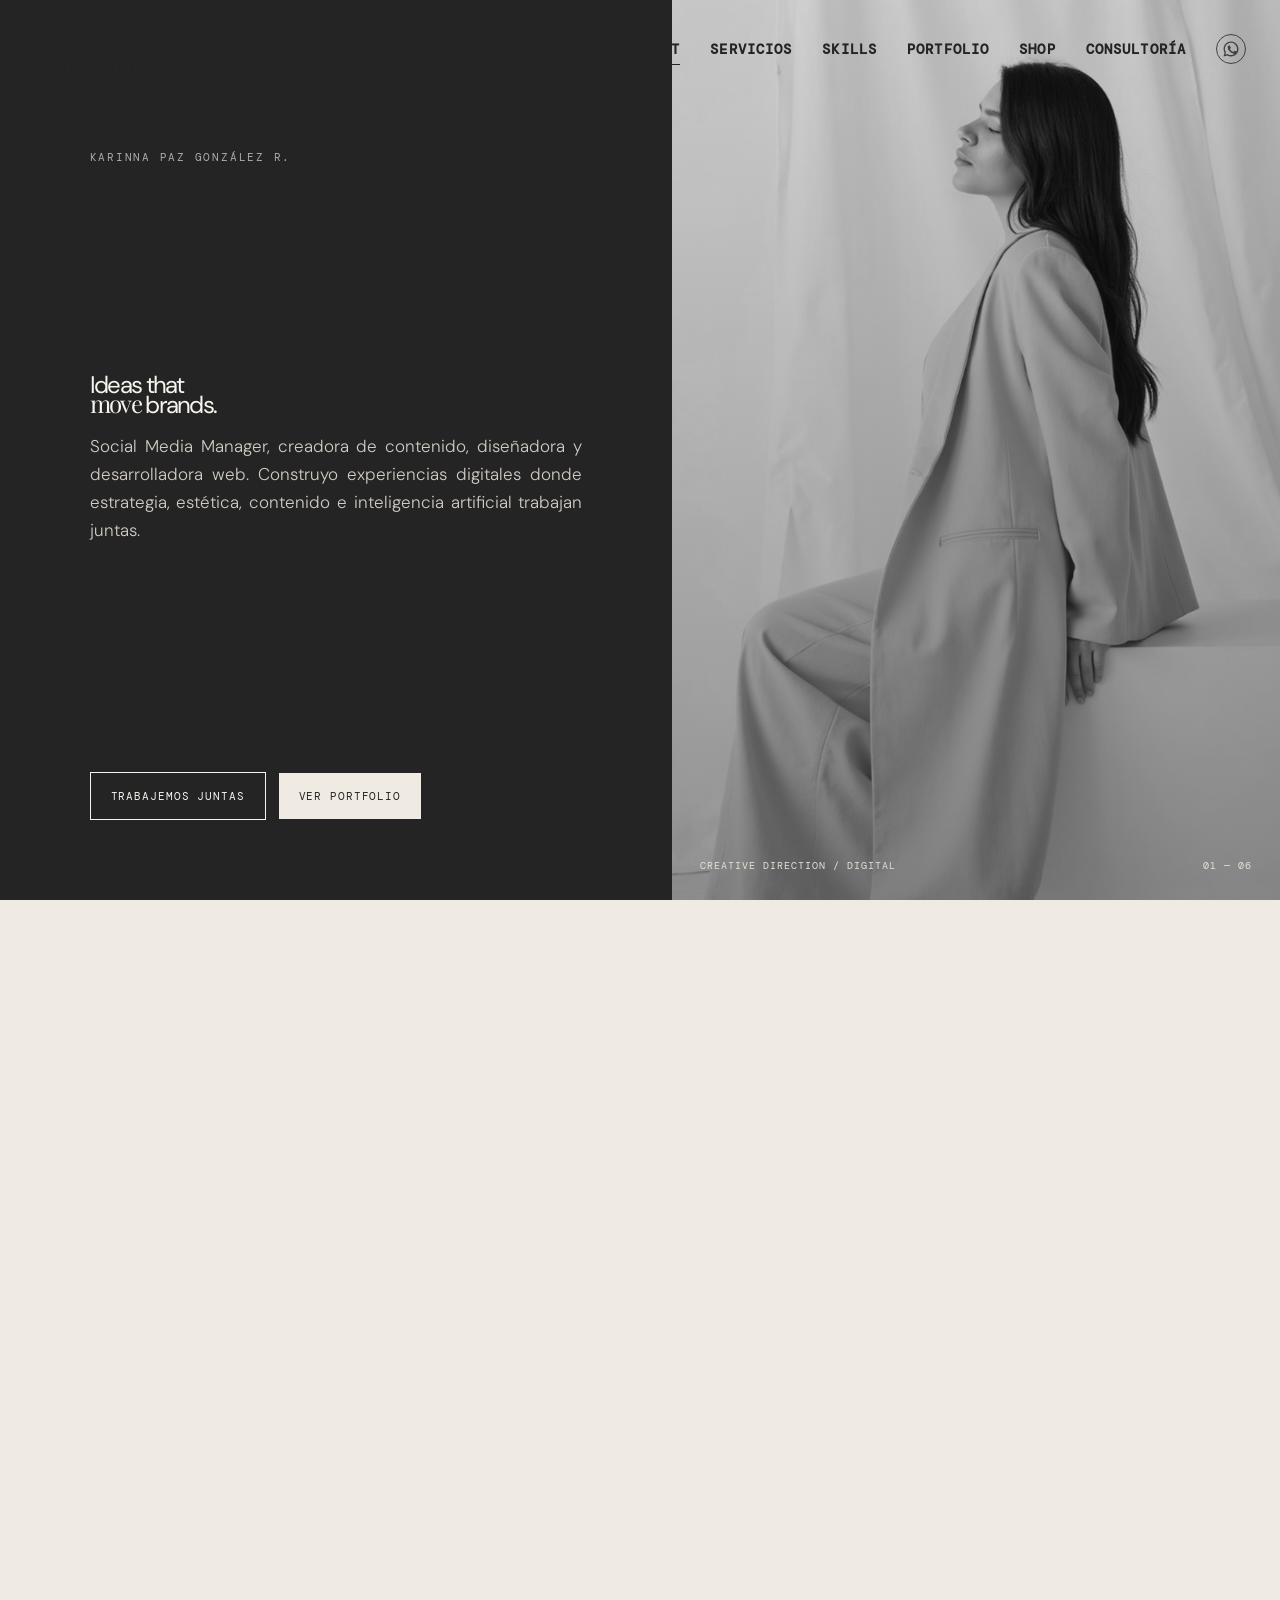
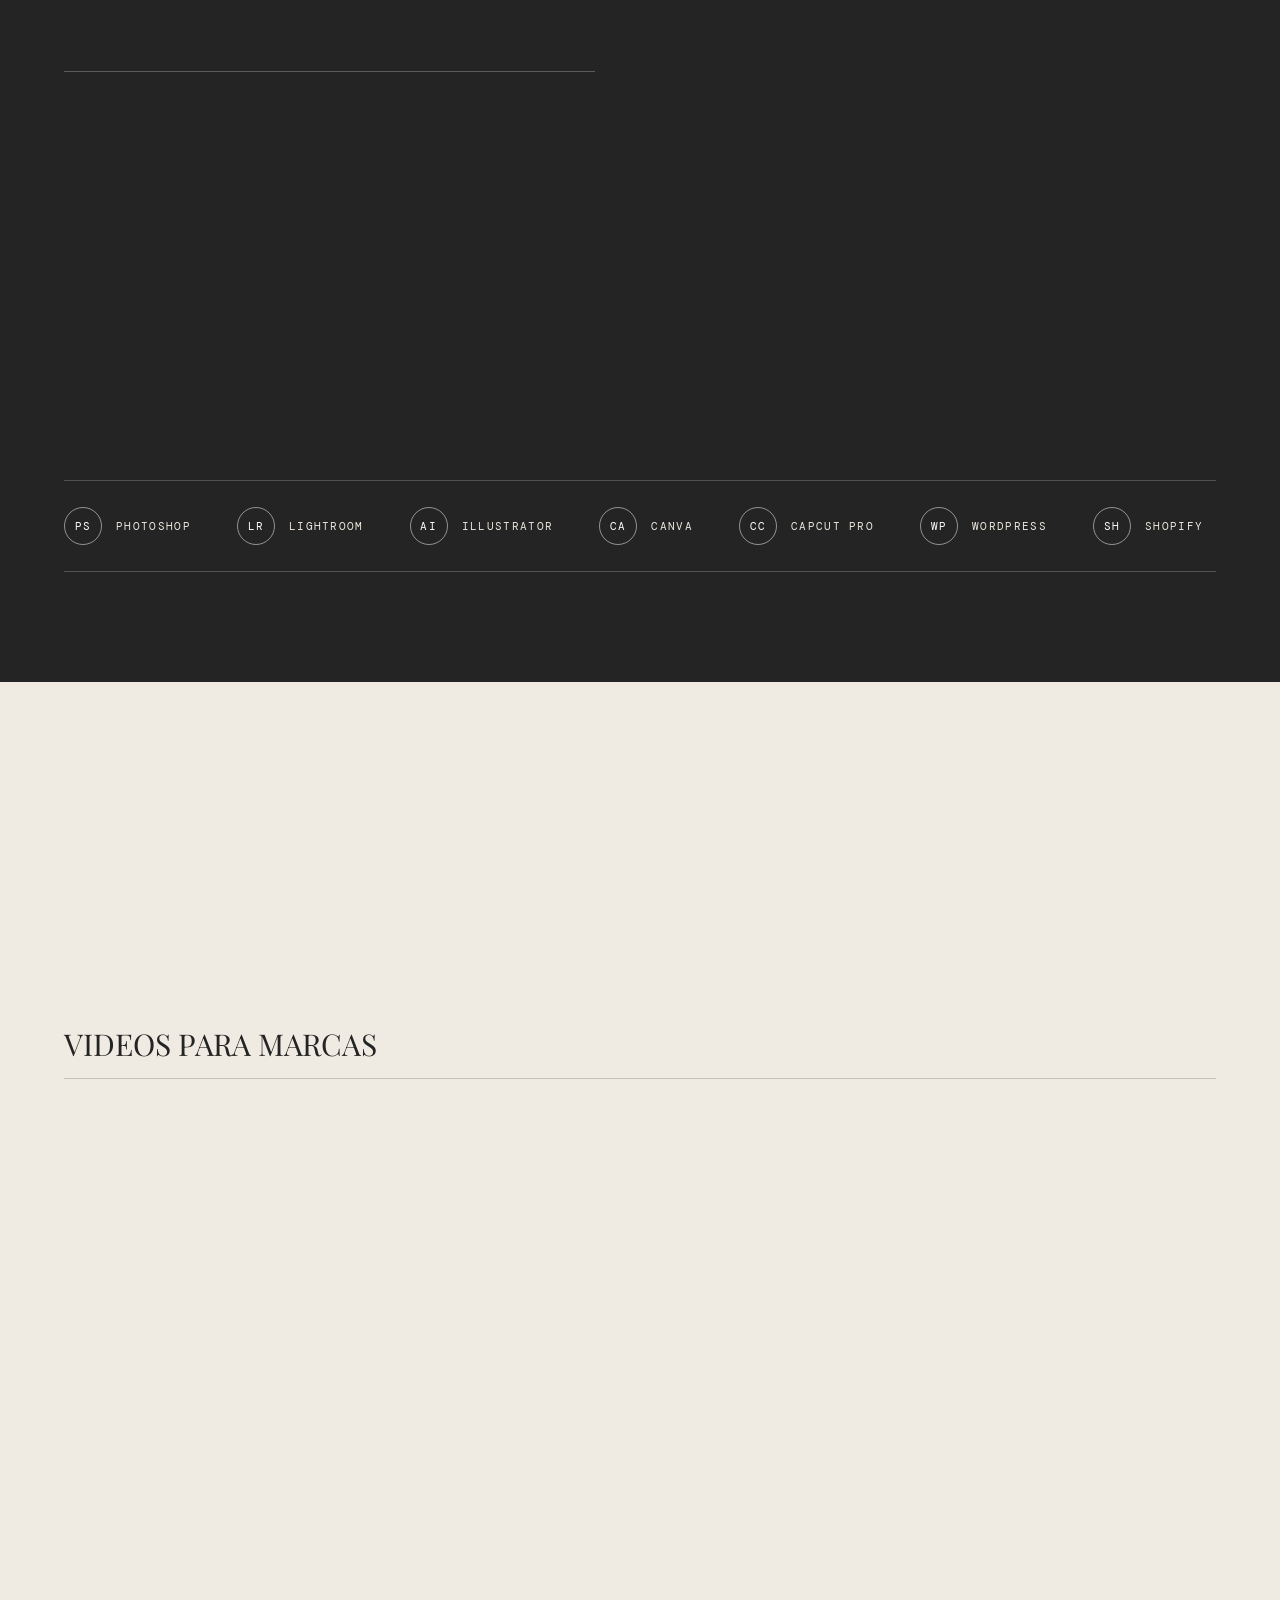
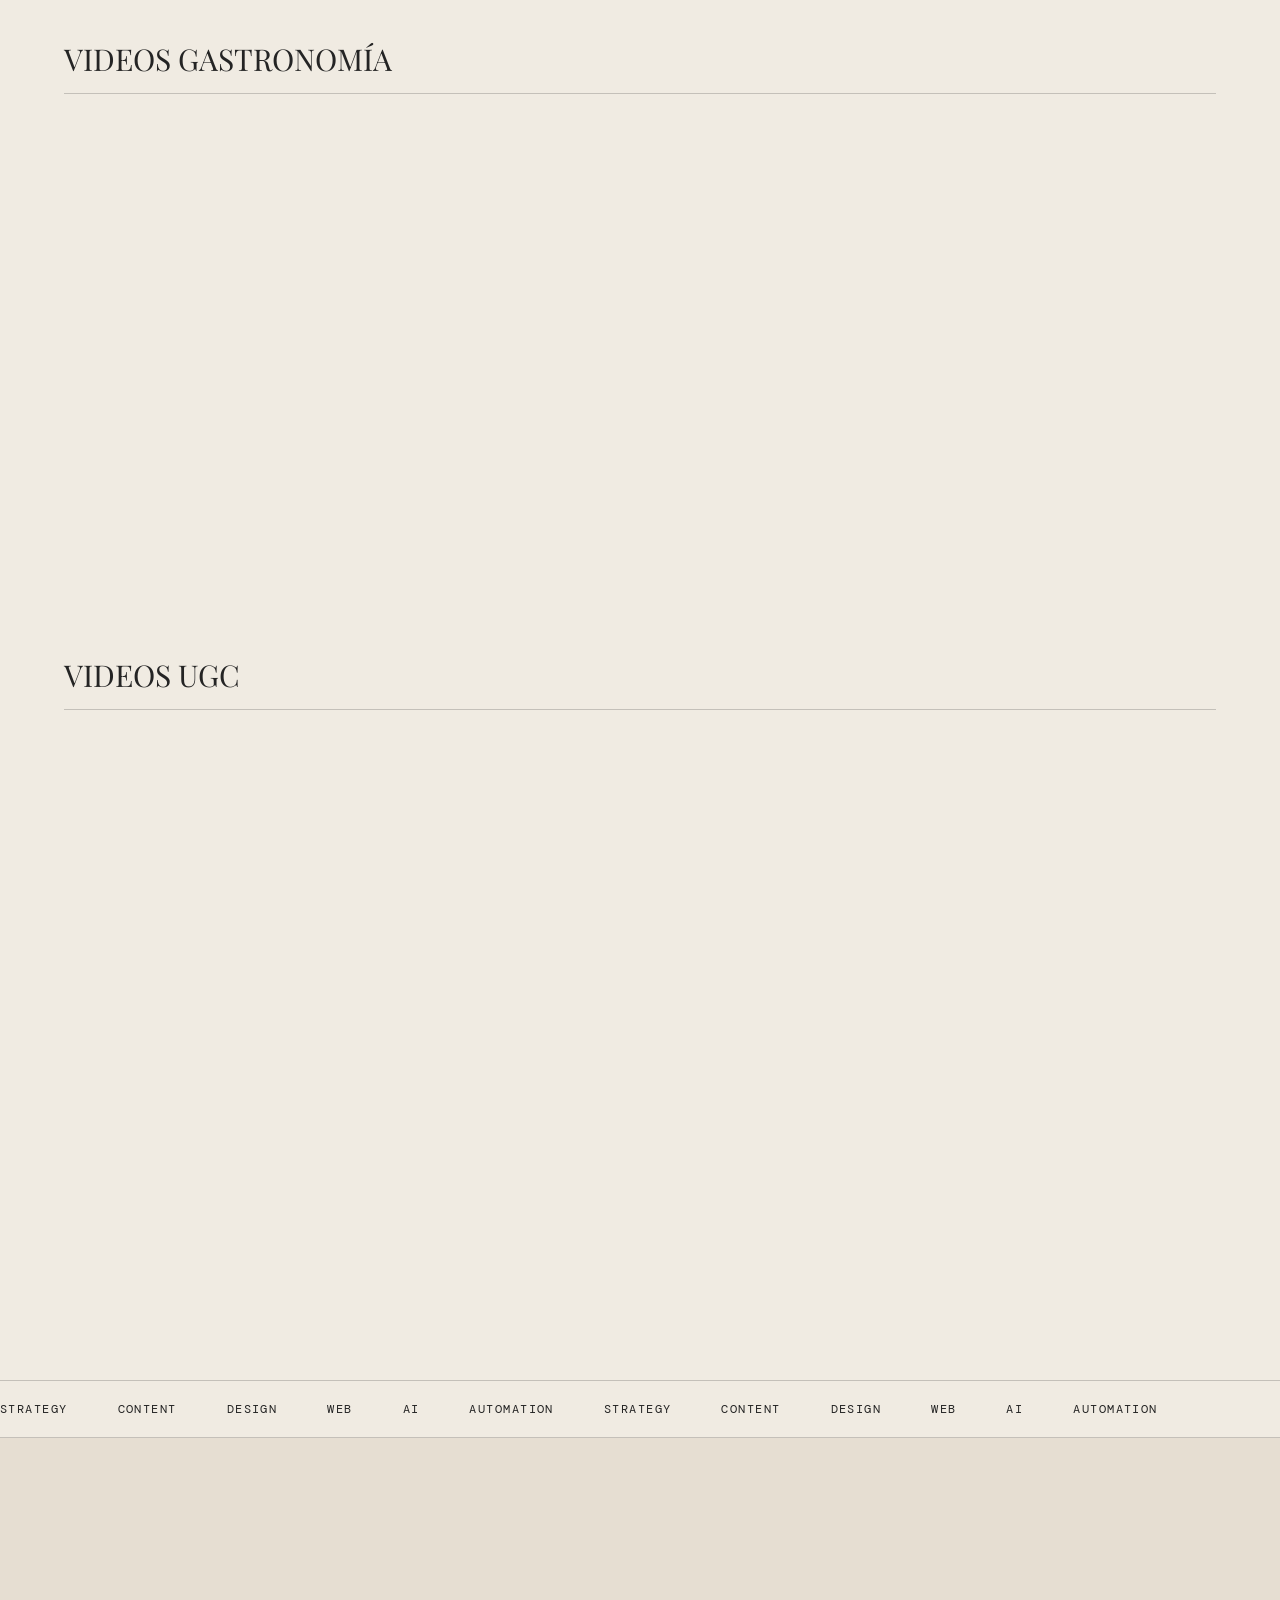
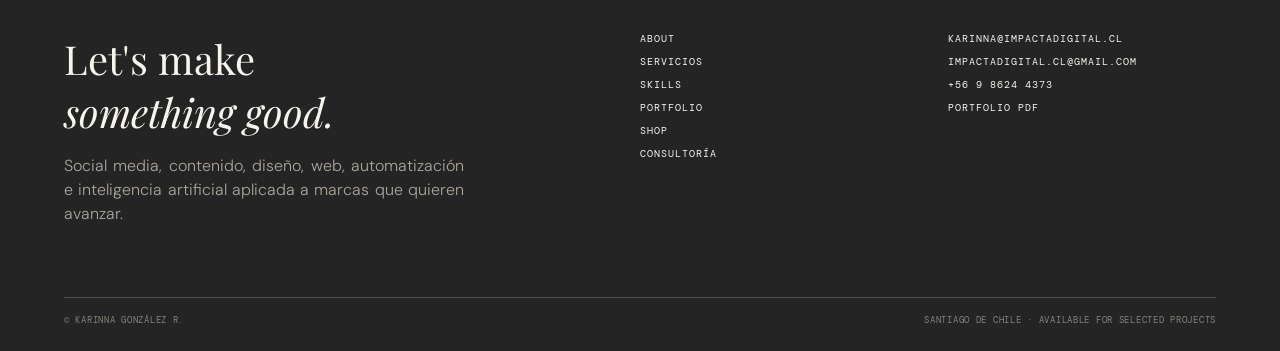
==== commit 69ff957c: "Marcas: bloques rectangulares, borde 4pt, opacidad 70%, Sora mayusculas" ====
--- a/index.html
+++ b/index.html
@@ -1,4 +1,4 @@
-<!doctype html><html lang="es"><head><meta charset="utf-8"><meta name="viewport" content="width=device-width,initial-scale=1"><meta name="description" content="Karinna González · Social Media Manager, creadora de contenido, diseñadora y desarrolladora web."><link rel="icon" href="assets/images/favicon.svg"><title>Karinna G. — Creative Digital Portfolio</title><link rel="stylesheet" href="css/style.css"></head><body><header class="site-header"><nav class="nav">
+<!doctype html><html lang="es"><head><meta charset="utf-8"><meta name="viewport" content="width=device-width,initial-scale=1"><meta name="description" content="Karinna González · Social Media Manager, creadora de contenido, diseñadora y desarrolladora web."><link rel="icon" href="assets/images/favicon.svg"><title>Karinna G. — Creative Digital Portfolio</title><link rel="stylesheet" href="css/style.css"><link href="https://fonts.googleapis.com/css2?family=Sora:wght@600;700&display=swap" rel="stylesheet"></head><body><header class="site-header"><nav class="nav">
     <a class="logo" href="index.html"><strong>K.</strong><small>Creative · Digital · Strategy</small></a>
     <button class="menu-toggle" aria-label="Abrir menú">MENU</button>
     <div class="nav-links"><a class="active" href="index.html#about">ABOUT</a><a class="" href="index.html#servicios">SERVICIOS</a><a class="" href="index.html#skills">SKILLS</a><a class="" href="portfolio.html">PORTFOLIO</a><a class="" href="shop.html">SHOP</a><a class="" href="consultoria.html">CONSULTORÍA</a><a class="wa-link" href="https://wa.me/56986244373" target="_blank" rel="noopener" aria-label="WhatsApp"><svg viewBox="0 0 24 24" width="18" height="18" fill="currentColor" aria-hidden="true"><path d="M12.04 2C6.58 2 2.13 6.45 2.13 11.91c0 1.75.46 3.45 1.32 4.95L2 22l5.25-1.38a9.9 9.9 0 0 0 4.79 1.22h.01c5.46 0 9.91-4.45 9.91-9.91 0-2.65-1.03-5.14-2.9-7.01A9.82 9.82 0 0 0 12.04 2zm0 1.8c2.16 0 4.19.84 5.72 2.37a8.06 8.06 0 0 1 2.37 5.72c0 4.46-3.63 8.09-8.1 8.09a8.2 8.2 0 0 1-4.13-1.13l-.3-.18-3.12.82.83-3.04-.2-.31a8.07 8.07 0 0 1-1.24-4.32c0-4.47 3.63-8.1 8.1-8.1zm-2.6 3.6c-.2 0-.52.07-.79.34-.27.27-1.04 1.02-1.04 2.48s1.07 2.88 1.22 3.08c.15.2 2.1 3.21 5.1 4.5.71.31 1.27.49 1.7.62.71.23 1.36.2 1.87.12.57-.09 1.77-.72 2.02-1.42.25-.7.25-1.3.18-1.42-.07-.12-.27-.19-.57-.34-.3-.15-1.77-.87-2.04-.97-.27-.1-.47-.15-.67.15-.2.3-.77.97-.94 1.17-.17.2-.35.22-.65.07-.3-.15-1.26-.46-2.4-1.48-.89-.79-1.49-1.77-1.66-2.07-.17-.3-.02-.46.13-.61.14-.14.3-.35.45-.53.15-.17.2-.3.3-.5.1-.2.05-.37-.02-.52-.08-.15-.67-1.62-.92-2.21-.24-.59-.49-.51-.67-.52h-.57z"/></svg></a></div>
--- a/css/style.css
+++ b/css/style.css
@@ -119,11 +119,12 @@
 .marquee span{font:12px var(--mono);letter-spacing:.12em;text-transform:uppercase}
 @keyframes marquee{to{transform:translateX(-50%)}}
 
-.brands{max-width:var(--max);margin:auto;display:grid;grid-template-columns:repeat(4,1fr);border-top:1px solid var(--line);border-left:1px solid var(--line)}
-.brand{min-height:120px;display:grid;place-items:center;padding:20px;border-right:1px solid var(--line);border-bottom:1px solid var(--line);text-align:center;font:11px var(--mono);letter-spacing:.08em;text-transform:uppercase}
+.brands{max-width:var(--max);margin:auto;display:grid;grid-template-columns:repeat(4,1fr);gap:18px}
+.brand{display:flex;align-items:center;justify-content:center;text-align:center;min-height:96px;padding:18px 14px;border:1px solid var(--line);border-radius:4pt;opacity:.7;font-family:'Sora',sans-serif;font-weight:600;font-size:8px;letter-spacing:.05em;text-transform:uppercase;line-height:1.25}
 .brand span{font-size:9px;color:var(--muted);display:block;margin-top:6px}
 
 .portfolio-grid{max-width:var(--max);margin:auto;display:grid;grid-template-columns:repeat(3,1fr);gap:16px}
+.portfolio-grid .project-card{opacity:1 !important;transform:none !important}
 .project-card{position:relative;overflow:hidden;background:#d7d0c6;min-height:360px}
 .project-card::after{content:"";position:absolute;inset:0;background:rgba(120,120,120,.5);z-index:1;pointer-events:none}
 .project-card img{width:100%;height:100%;min-height:360px;object-fit:cover;filter:grayscale(100%);transition:transform .7s,filter .5s;cursor:zoom-in}
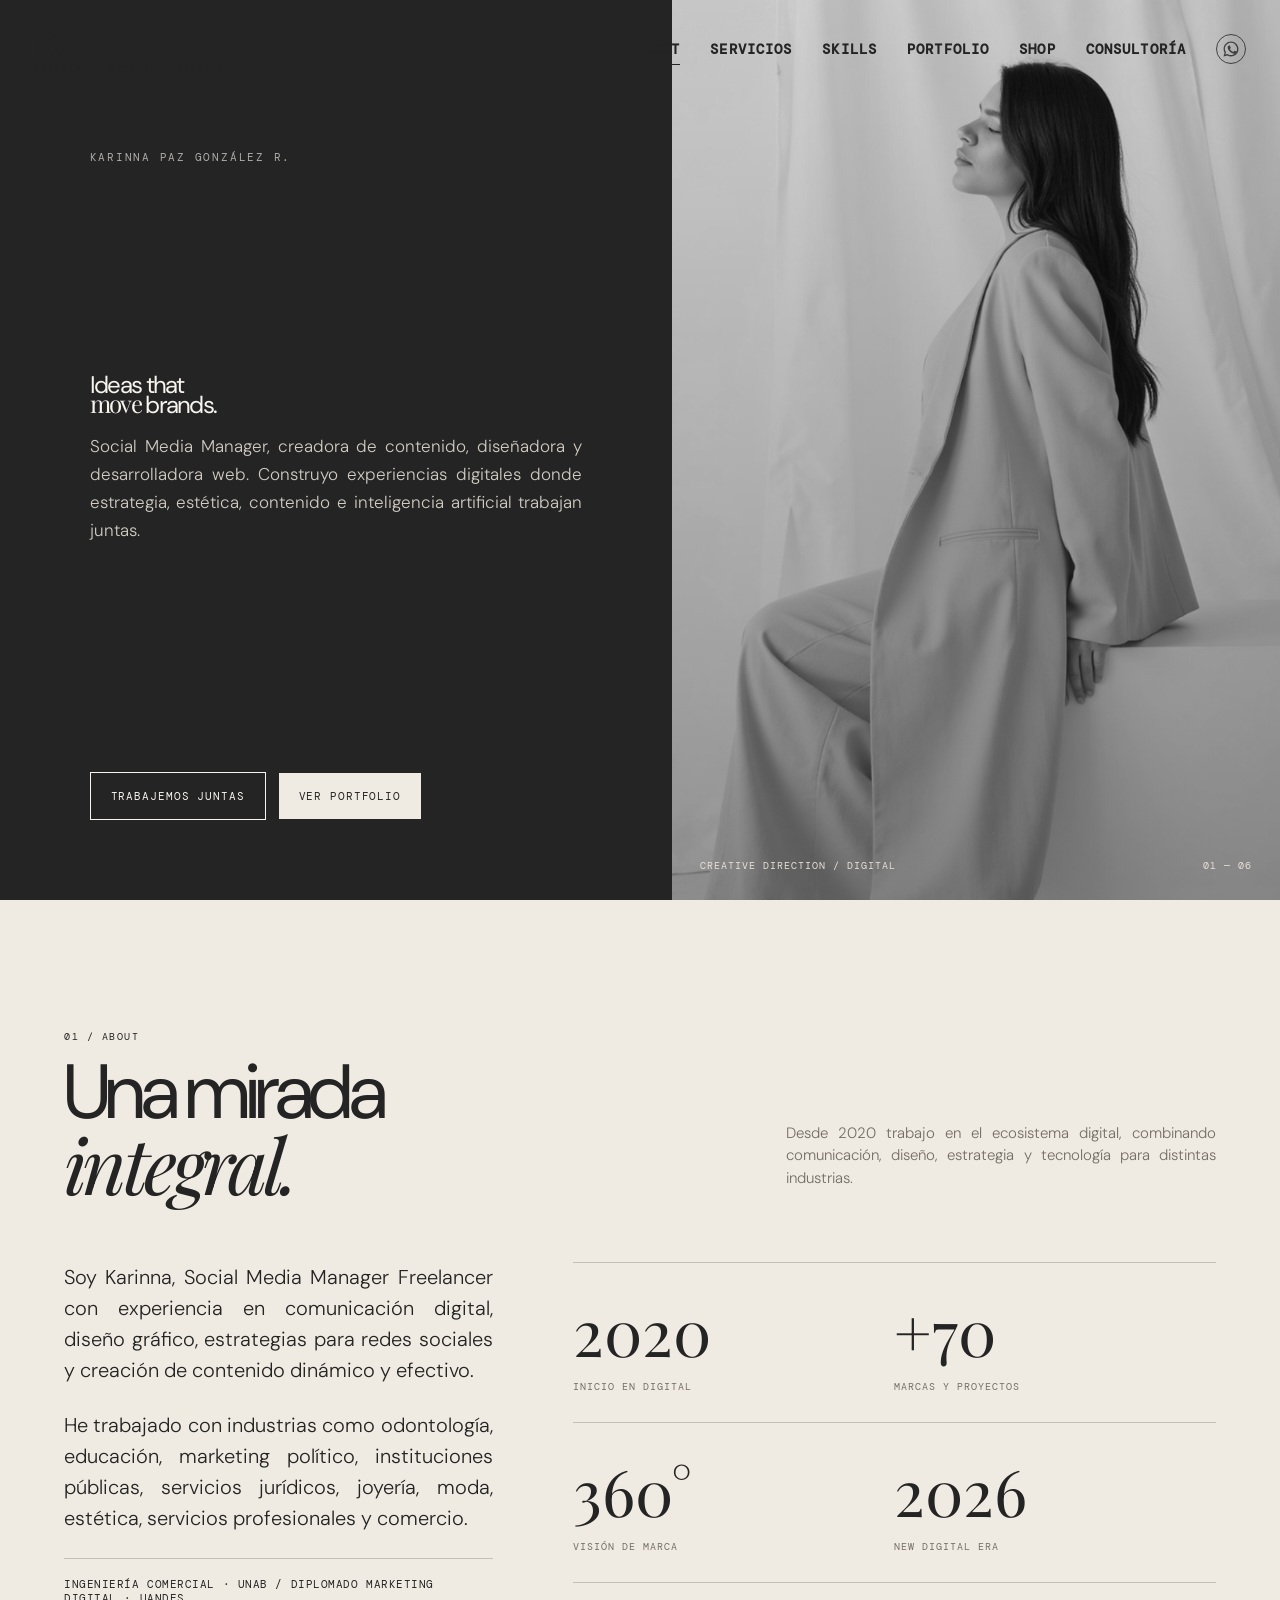
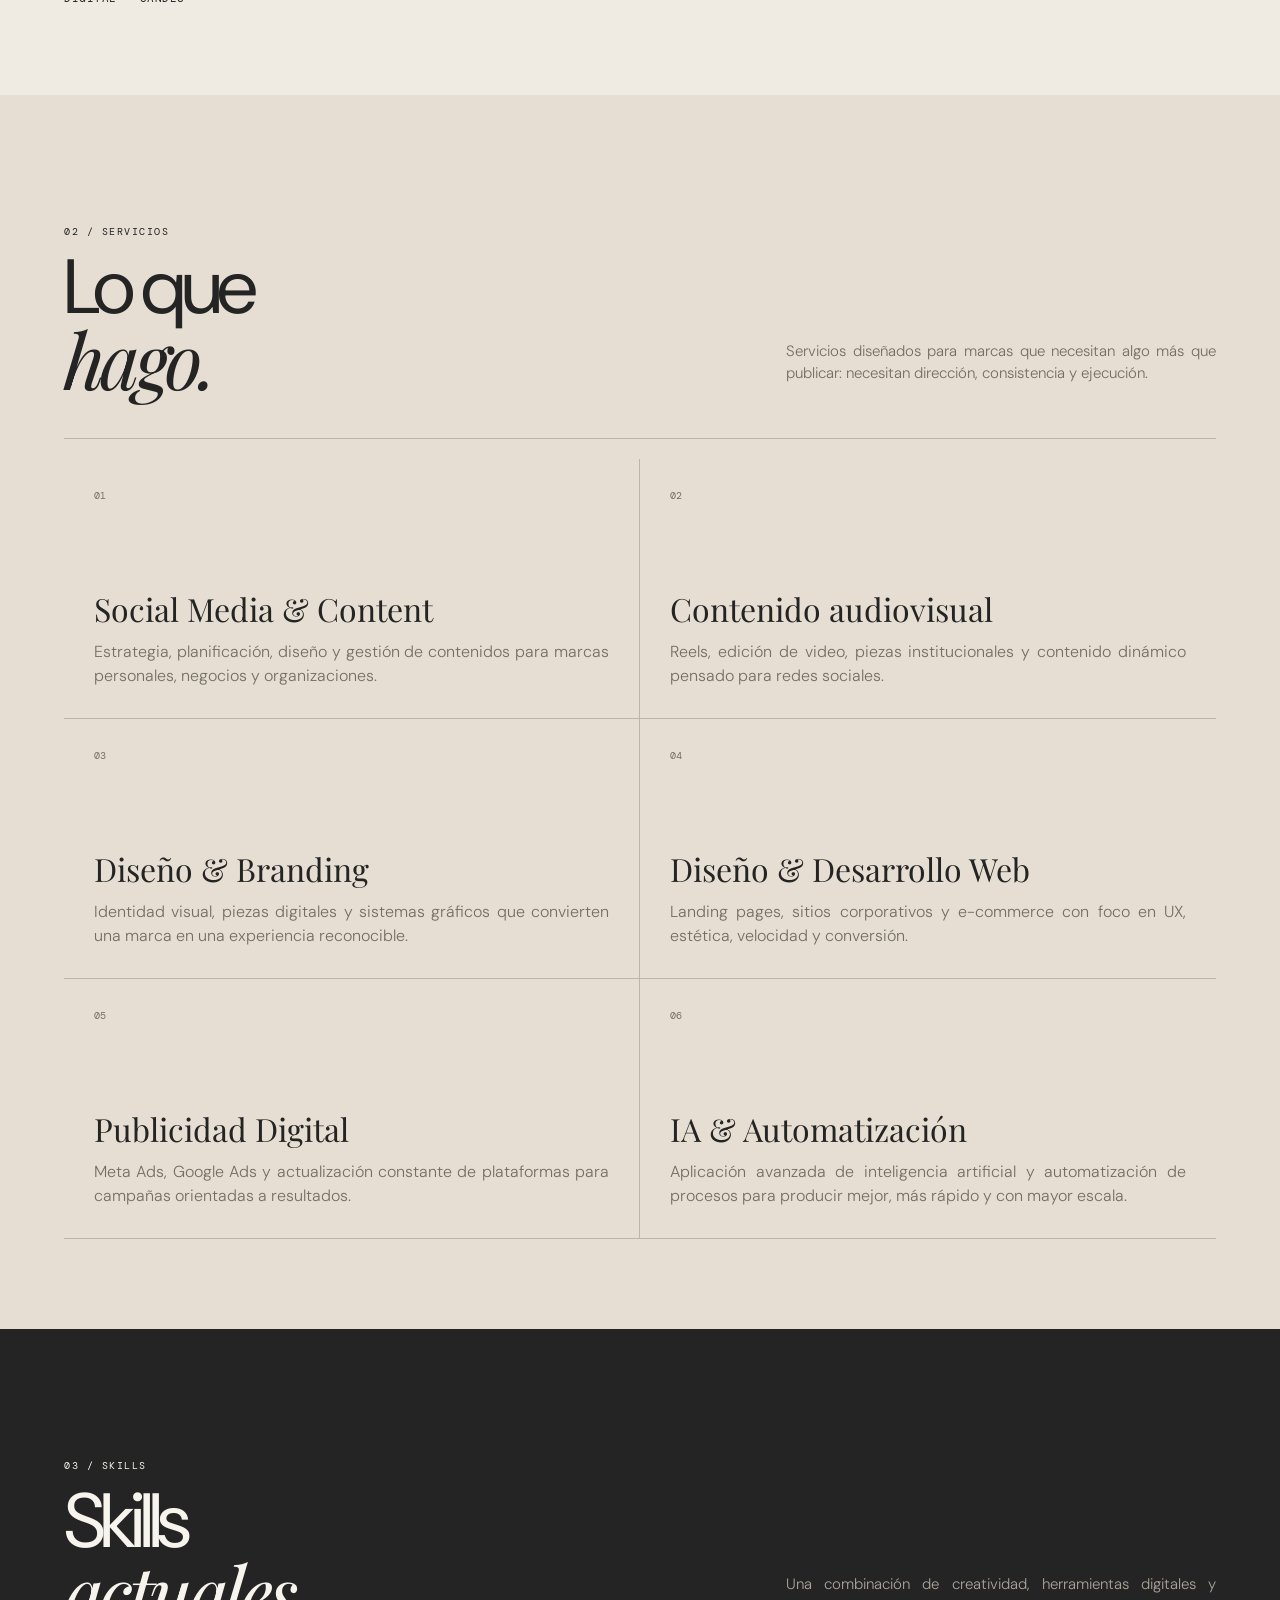
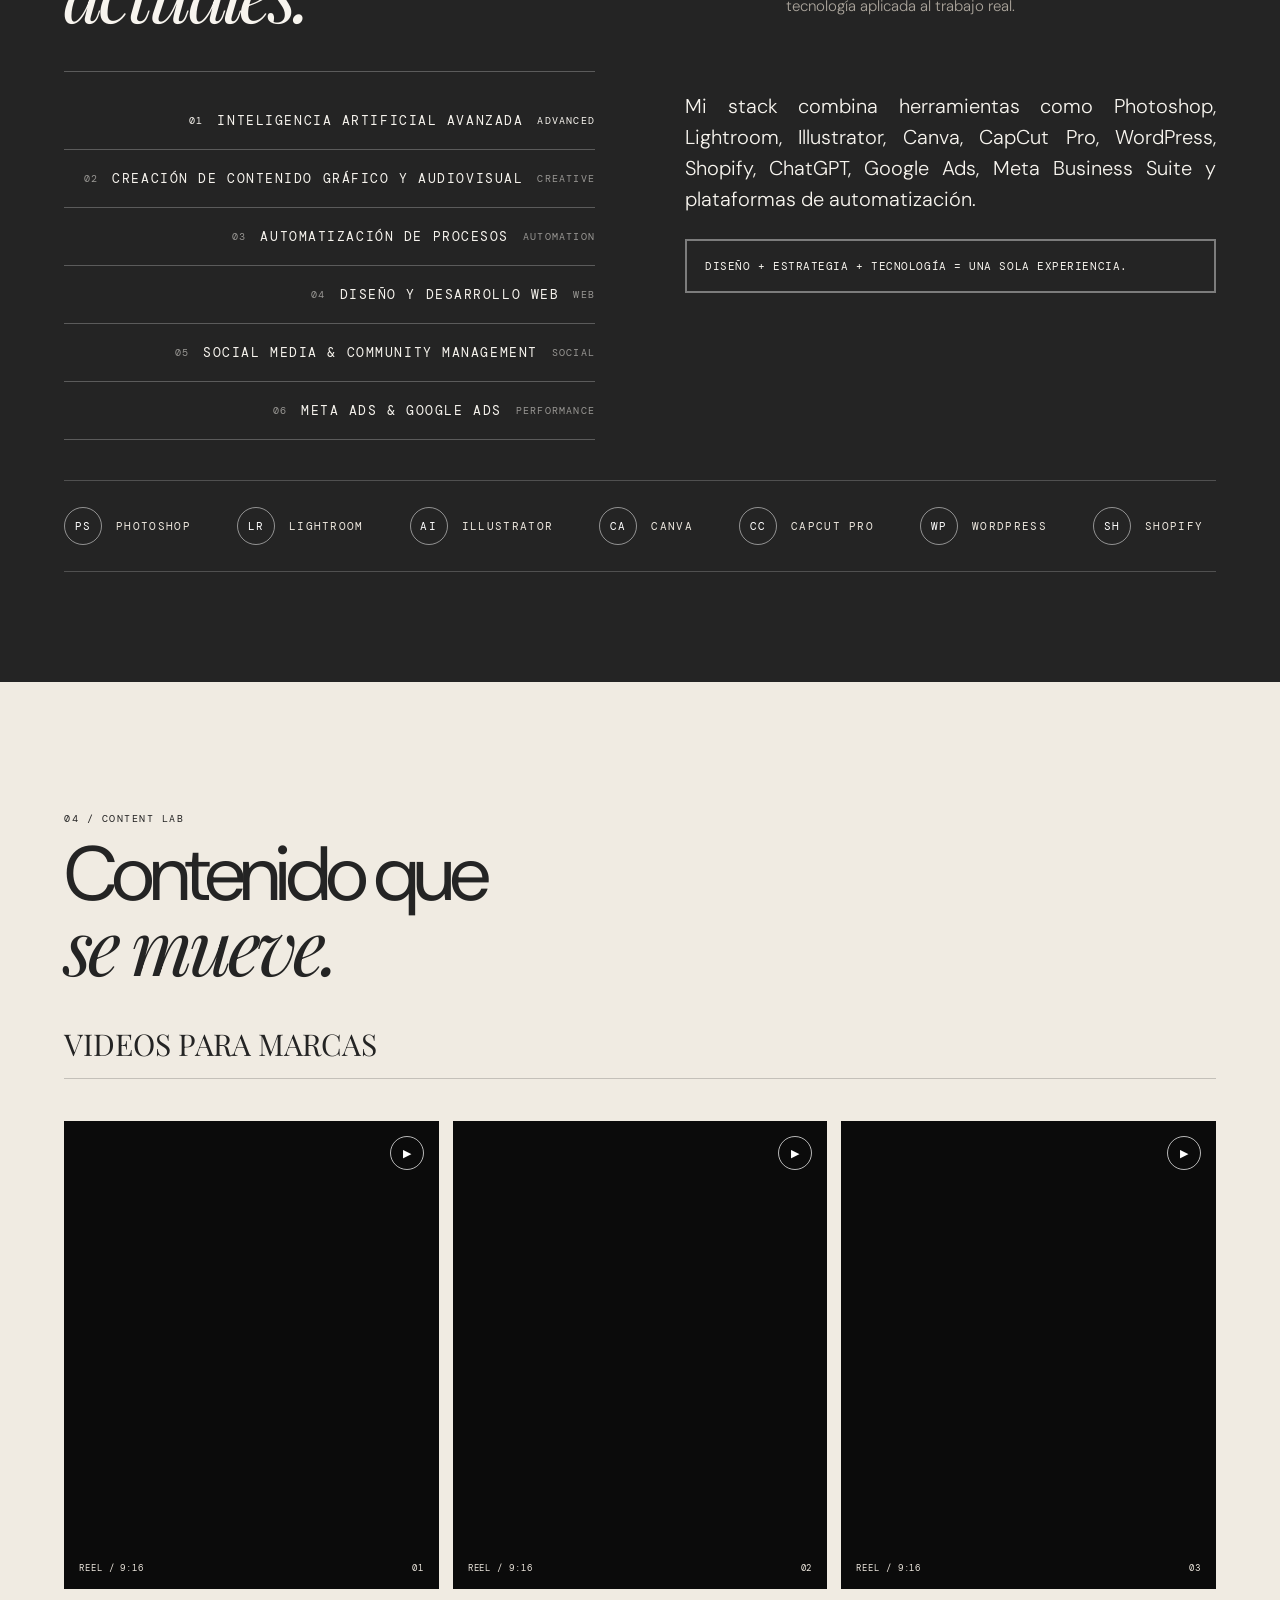
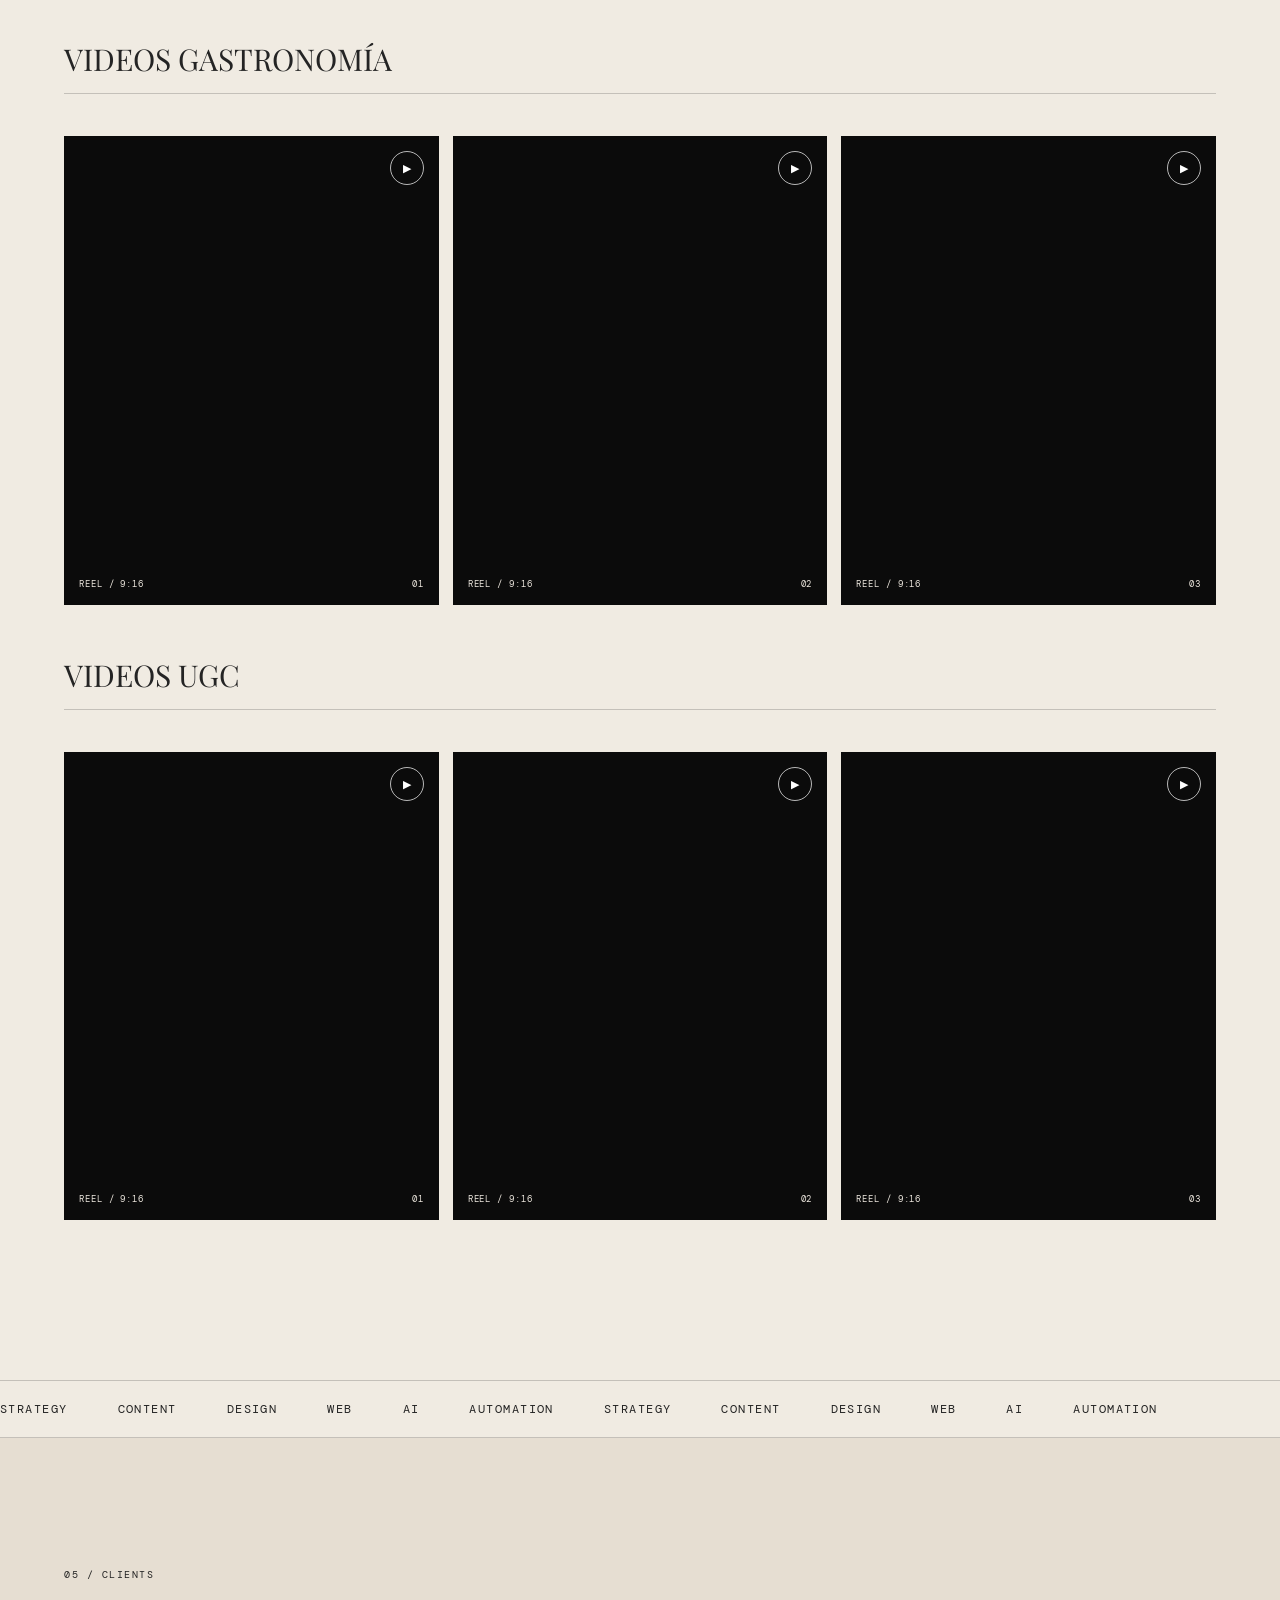
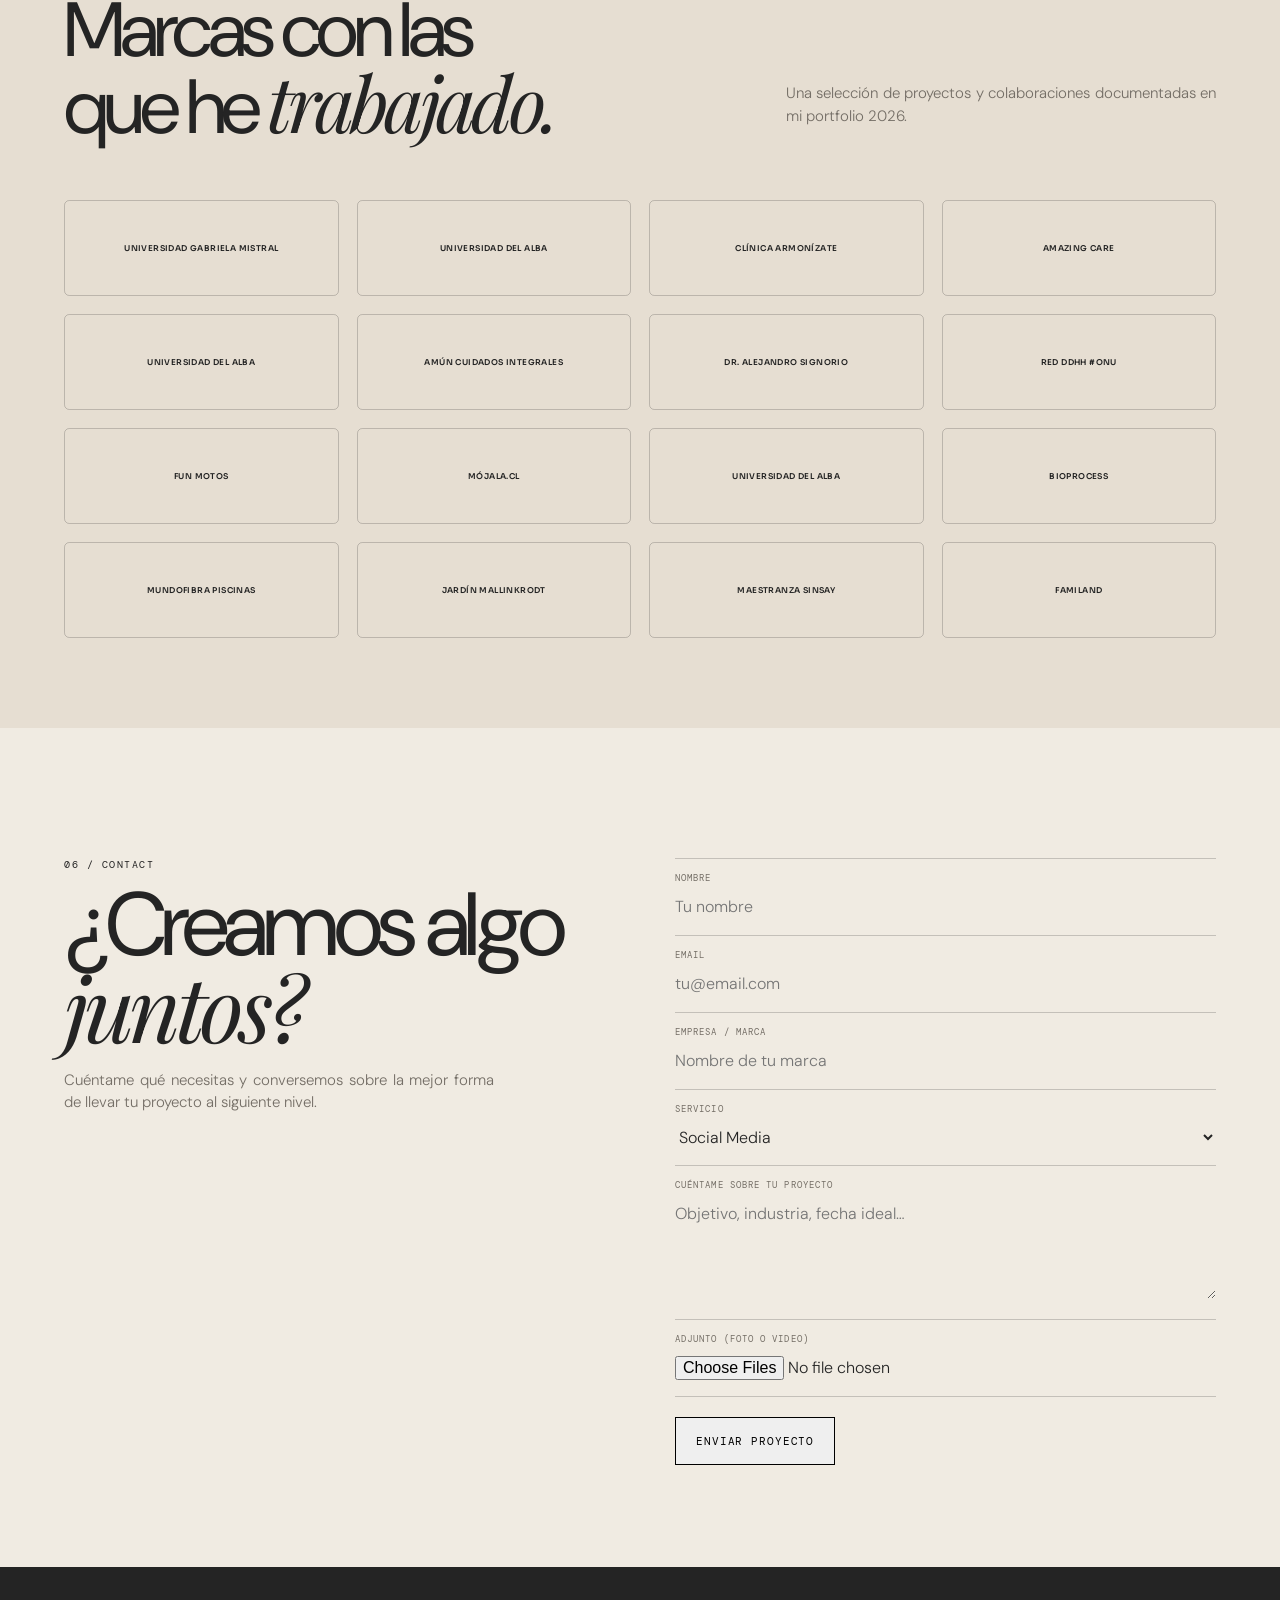
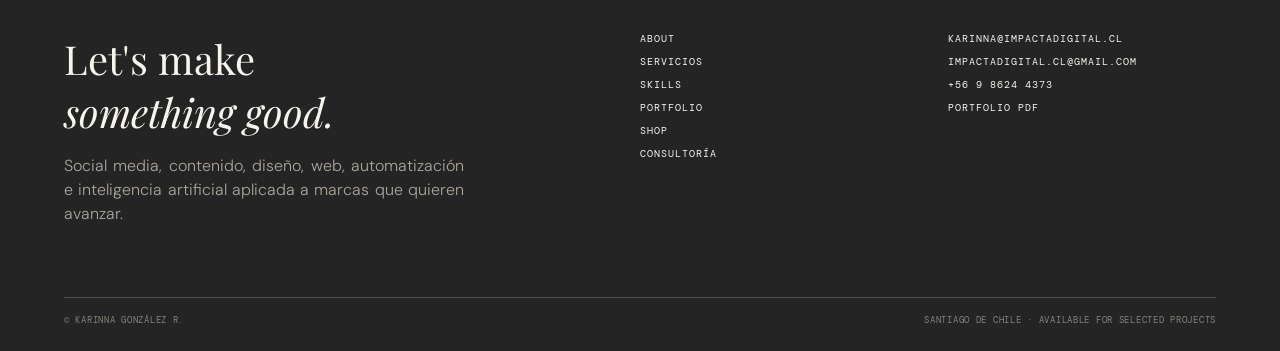
==== commit 06e41aae: "UGC video 3: ugc_02.mp4" ====
--- a/index.html
+++ b/index.html
@@ -28,7 +28,7 @@
 <div class="skill reveal"><span>06</span> Meta Ads & Google Ads <span>PERFORMANCE</span></div>
 </div><div class="about-copy reveal"><p>Mi stack combina herramientas como Photoshop, Lightroom, Illustrator, Canva, CapCut Pro, WordPress, Shopify, ChatGPT, Google Ads, Meta Business Suite y plataformas de automatización.</p><div class="about-note">Diseño + estrategia + tecnología = una sola experiencia.</div></div></div><div class="tools-bar"><div class="tools-track"><span class="tool"><span class="tool-ico">Ps</span>Photoshop</span><span class="tool"><span class="tool-ico">Lr</span>Lightroom</span><span class="tool"><span class="tool-ico">Ai</span>Illustrator</span><span class="tool"><span class="tool-ico">Ca</span>Canva</span><span class="tool"><span class="tool-ico">Cc</span>CapCut Pro</span><span class="tool"><span class="tool-ico">Wp</span>WordPress</span><span class="tool"><span class="tool-ico">Sh</span>Shopify</span><span class="tool"><span class="tool-ico">Gp</span>ChatGPT</span><span class="tool"><span class="tool-ico">Ga</span>Google Ads</span><span class="tool"><span class="tool-ico">Mb</span>Meta Suite</span><span class="tool"><span class="tool-ico">Au</span>Automatización</span><span class="tool"><span class="tool-ico">Ps</span>Photoshop</span><span class="tool"><span class="tool-ico">Lr</span>Lightroom</span><span class="tool"><span class="tool-ico">Ai</span>Illustrator</span><span class="tool"><span class="tool-ico">Ca</span>Canva</span><span class="tool"><span class="tool-ico">Cc</span>CapCut Pro</span><span class="tool"><span class="tool-ico">Wp</span>WordPress</span><span class="tool"><span class="tool-ico">Sh</span>Shopify</span><span class="tool"><span class="tool-ico">Gp</span>ChatGPT</span><span class="tool"><span class="tool-ico">Ga</span>Google Ads</span><span class="tool"><span class="tool-ico">Mb</span>Meta Suite</span><span class="tool"><span class="tool-ico">Au</span>Automatización</span></div></div></section>
 
-<section class="section video-section" id="videos"><div class="section-head reveal"><div><span class="section-number">04 / CONTENT LAB</span><h2 class="section-title">Contenido que<br><em>se mueve.</em></h2></div></div><div class="video-group"><h3>VIDEOS PARA MARCAS</h3><div class="video-grid"><article class="video-card reveal"><video class="video-file" src="https://impactadigital.cl/wp-content/uploads/2026/08/marca_01.mp4" style="--poster:url('assets/videos/video-01.svg')" muted loop playsinline preload="metadata"></video><div class="play-dot">▶</div><div class="video-meta"><span>Reel / 9:16</span><span>01</span></div></article><article class="video-card reveal"><video class="video-file" src="https://impactadigital.cl/wp-content/uploads/2026/08/marca_02.mp4" style="--poster:url('assets/videos/video-02.svg')" muted loop playsinline preload="metadata"></video><div class="play-dot">▶</div><div class="video-meta"><span>Reel / 9:16</span><span>02</span></div></article><article class="video-card reveal"><video class="video-file" src="https://impactadigital.cl/wp-content/uploads/2026/08/marca-03.mp4" style="--poster:url('assets/videos/video-03.svg')" muted loop playsinline preload="metadata"></video><div class="play-dot">▶</div><div class="video-meta"><span>Reel / 9:16</span><span>03</span></div></article></div></div><div class="video-group"><h3>VIDEOS GASTRONOMÍA</h3><div class="video-grid"><article class="video-card reveal"><video class="video-file" src="https://impactadigital.cl/wp-content/uploads/2026/08/gastro_01.mp4" style="--poster:url('assets/videos/video-04.svg')" muted loop playsinline preload="metadata"></video><div class="play-dot">▶</div><div class="video-meta"><span>Reel / 9:16</span><span>01</span></div></article><article class="video-card reveal"><video class="video-file" src="https://impactadigital.cl/wp-content/uploads/2026/08/gastro_03.mov" style="--poster:url('assets/videos/video-05.svg')" muted loop playsinline preload="metadata"></video><div class="play-dot">▶</div><div class="video-meta"><span>Reel / 9:16</span><span>02</span></div></article><article class="video-card reveal"><video class="video-file" src="https://impactadigital.cl/wp-content/uploads/2026/08/gastro_02.mp4" style="--poster:url('assets/videos/video-06.svg')" muted loop playsinline preload="metadata"></video><div class="play-dot">▶</div><div class="video-meta"><span>Reel / 9:16</span><span>03</span></div></article></div></div><div class="video-group"><h3>VIDEOS UGC</h3><div class="video-grid"><article class="video-card reveal"><video class="video-file" src="https://impactadigital.cl/wp-content/uploads/2026/08/ugc_01.mp4" style="--poster:url('assets/videos/video-07.svg')" muted loop playsinline preload="metadata"></video><div class="play-dot">▶</div><div class="video-meta"><span>Reel / 9:16</span><span>01</span></div></article><article class="video-card reveal"><video class="video-file" src="https://impactadigital.cl/wp-content/uploads/2026/08/ugc_03.mp4" style="--poster:url('assets/videos/video-08.svg')" muted loop playsinline preload="metadata"></video><div class="play-dot">▶</div><div class="video-meta"><span>Reel / 9:16</span><span>02</span></div></article><article class="video-card reveal"><img src="assets/videos/video-09.svg" alt="VIDEOS UGC — video 3" loading="lazy"><div class="play-dot">▶</div><div class="video-meta"><span>Reel / 9:16</span><span>03</span></div></article></div></div></section>
+<section class="section video-section" id="videos"><div class="section-head reveal"><div><span class="section-number">04 / CONTENT LAB</span><h2 class="section-title">Contenido que<br><em>se mueve.</em></h2></div></div><div class="video-group"><h3>VIDEOS PARA MARCAS</h3><div class="video-grid"><article class="video-card reveal"><video class="video-file" src="https://impactadigital.cl/wp-content/uploads/2026/08/marca_01.mp4" style="--poster:url('assets/videos/video-01.svg')" muted loop playsinline preload="metadata"></video><div class="play-dot">▶</div><div class="video-meta"><span>Reel / 9:16</span><span>01</span></div></article><article class="video-card reveal"><video class="video-file" src="https://impactadigital.cl/wp-content/uploads/2026/08/marca_02.mp4" style="--poster:url('assets/videos/video-02.svg')" muted loop playsinline preload="metadata"></video><div class="play-dot">▶</div><div class="video-meta"><span>Reel / 9:16</span><span>02</span></div></article><article class="video-card reveal"><video class="video-file" src="https://impactadigital.cl/wp-content/uploads/2026/08/marca-03.mp4" style="--poster:url('assets/videos/video-03.svg')" muted loop playsinline preload="metadata"></video><div class="play-dot">▶</div><div class="video-meta"><span>Reel / 9:16</span><span>03</span></div></article></div></div><div class="video-group"><h3>VIDEOS GASTRONOMÍA</h3><div class="video-grid"><article class="video-card reveal"><video class="video-file" src="https://impactadigital.cl/wp-content/uploads/2026/08/gastro_01.mp4" style="--poster:url('assets/videos/video-04.svg')" muted loop playsinline preload="metadata"></video><div class="play-dot">▶</div><div class="video-meta"><span>Reel / 9:16</span><span>01</span></div></article><article class="video-card reveal"><video class="video-file" src="https://impactadigital.cl/wp-content/uploads/2026/08/gastro_03.mov" style="--poster:url('assets/videos/video-05.svg')" muted loop playsinline preload="metadata"></video><div class="play-dot">▶</div><div class="video-meta"><span>Reel / 9:16</span><span>02</span></div></article><article class="video-card reveal"><video class="video-file" src="https://impactadigital.cl/wp-content/uploads/2026/08/gastro_02.mp4" style="--poster:url('assets/videos/video-06.svg')" muted loop playsinline preload="metadata"></video><div class="play-dot">▶</div><div class="video-meta"><span>Reel / 9:16</span><span>03</span></div></article></div></div><div class="video-group"><h3>VIDEOS UGC</h3><div class="video-grid"><article class="video-card reveal"><video class="video-file" src="https://impactadigital.cl/wp-content/uploads/2026/08/ugc_01.mp4" style="--poster:url('assets/videos/video-07.svg')" muted loop playsinline preload="metadata"></video><div class="play-dot">▶</div><div class="video-meta"><span>Reel / 9:16</span><span>01</span></div></article><article class="video-card reveal"><video class="video-file" src="https://impactadigital.cl/wp-content/uploads/2026/08/ugc_03.mp4" style="--poster:url('assets/videos/video-08.svg')" muted loop playsinline preload="metadata"></video><div class="play-dot">▶</div><div class="video-meta"><span>Reel / 9:16</span><span>02</span></div></article><article class="video-card reveal"><video class="video-file" src="https://impactadigital.cl/wp-content/uploads/2026/08/ugc_02.mp4" style="--poster:url('assets/videos/video-09.svg')" muted loop playsinline preload="metadata"></video><div class="play-dot">▶</div><div class="video-meta"><span>Reel / 9:16</span><span>03</span></div></article></div></div></section>
 
 <div class="marquee"><div class="marquee-track"><span>STRATEGY</span><span>CONTENT</span><span>DESIGN</span><span>WEB</span><span>AI</span><span>AUTOMATION</span><span>STRATEGY</span><span>CONTENT</span><span>DESIGN</span><span>WEB</span><span>AI</span><span>AUTOMATION</span></div></div>
 
--- a/css/style.css
+++ b/css/style.css
@@ -28,7 +28,7 @@
 ::selection{background:var(--ink);color:var(--paper)}
 
 .site-header{position:fixed;z-index:50;top:0;left:0;width:100%;mix-blend-mode:normal;transition:.35s ease}
-.site-header.scrolled{background:rgba(240,235,226,.92);backdrop-filter:blur(16px);border-bottom:1px solid var(--line)}
+.site-header.scrolled{background:rgba(240,235,226,.92);backdrop-filter:blur(18px) saturate(140%);-webkit-backdrop-filter:blur(18px) saturate(140%);border-bottom:1px solid var(--line);box-shadow:0 10px 40px rgba(36,36,36,.15)}
 .nav{max-width:var(--max);margin:auto;padding:22px 34px;display:flex;align-items:center;justify-content:space-between}
 .logo{font-family:var(--serif);font-size:22px;letter-spacing:-.03em}
 .logo strong{font-weight:700;font-size:40px;line-height:1}
@@ -177,7 +177,7 @@
 .footer-links{display:flex;flex-direction:column;gap:10px;font:10px var(--mono);text-transform:uppercase;letter-spacing:.1em}
 .footer-bottom{max-width:var(--max);margin:55px auto 0;padding-top:16px;border-top:1px solid rgba(255,255,255,.2);display:flex;justify-content:space-between;font:9px var(--mono);color:#88837b;text-transform:uppercase;letter-spacing:.08em}
 
-.reveal{opacity:0;transform:translateY(28px);transition:opacity .8s ease,transform .8s ease}
+.reveal{opacity:1;transform:translateY(20px);transition:opacity .8s ease,transform .8s ease}
 .reveal.visible{opacity:1;transform:none}
 .page-top{display:flex;justify-content:space-between;align-items:center;max-width:var(--max);margin:auto;font:10px var(--mono);text-transform:uppercase;letter-spacing:.12em;color:var(--muted)}
 .cursor-line{display:inline-block;width:50px;height:1px;background:currentColor;vertical-align:middle;margin-right:10px}
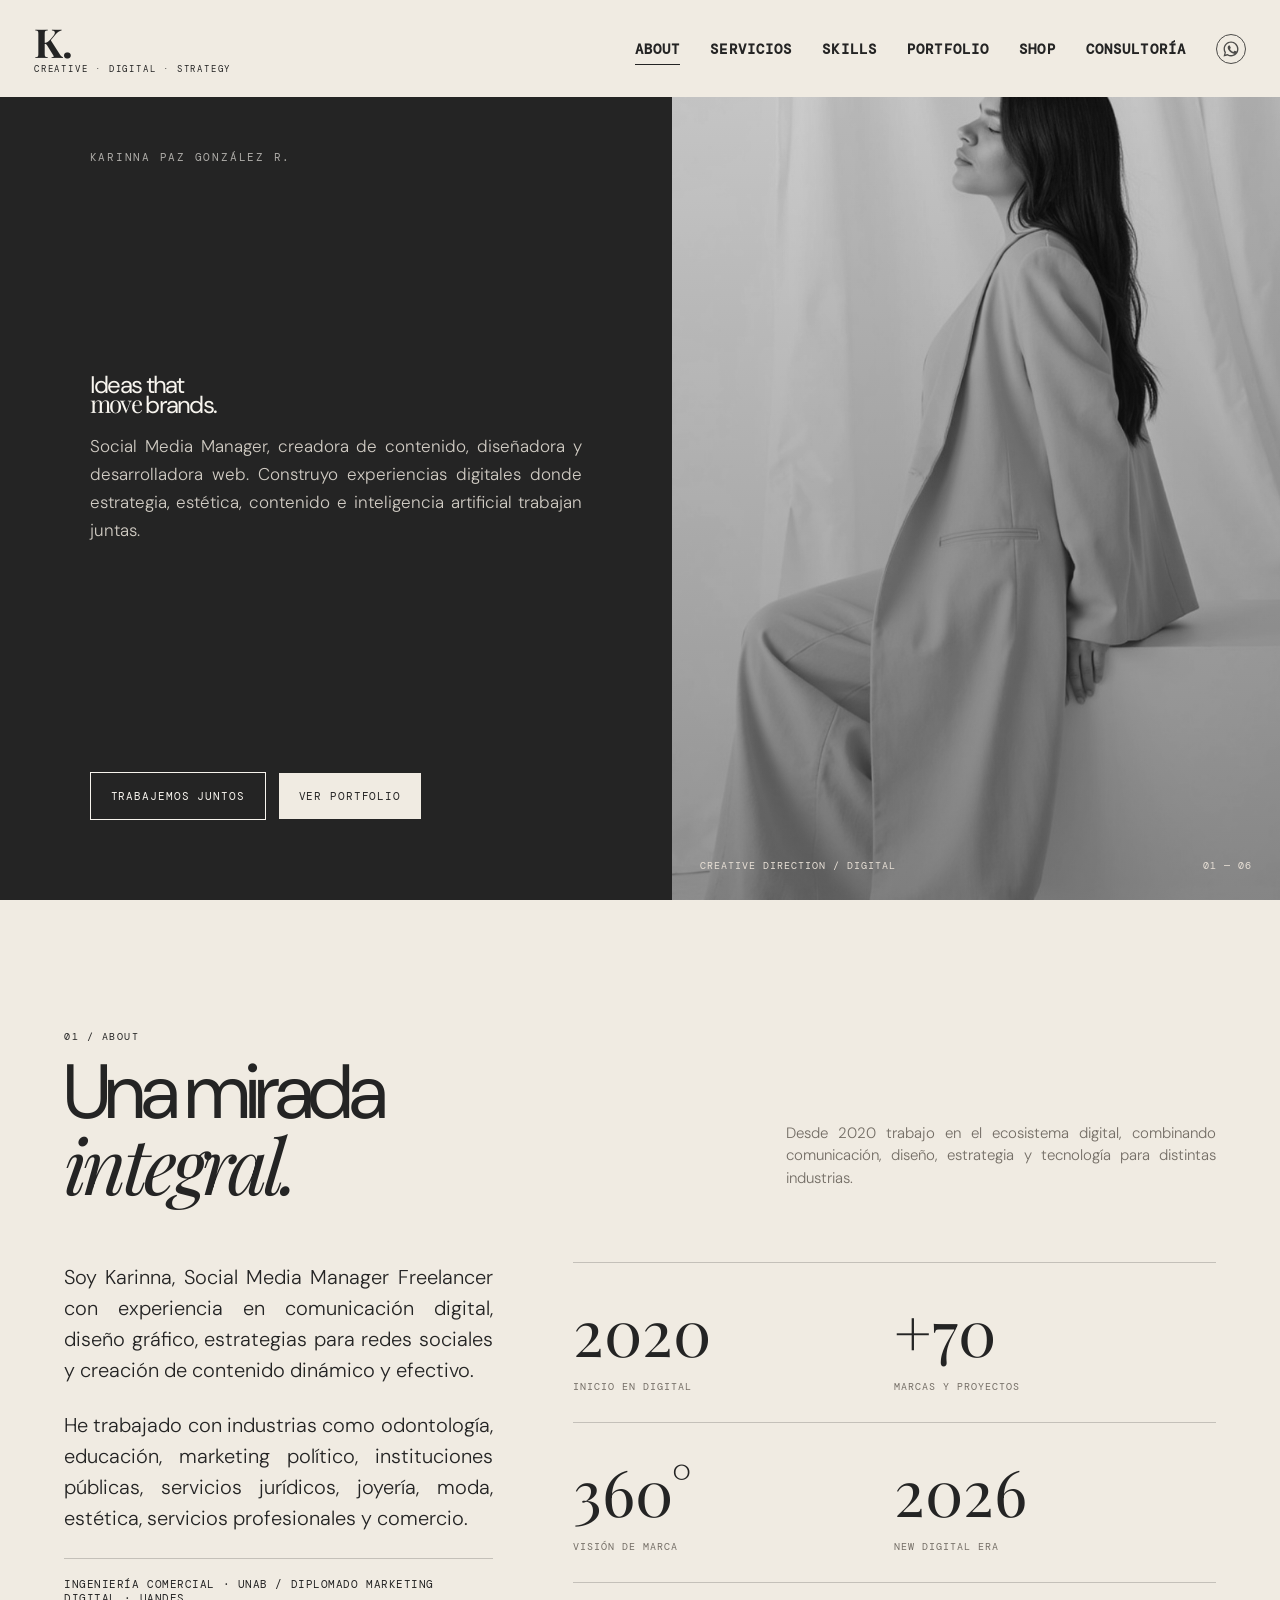
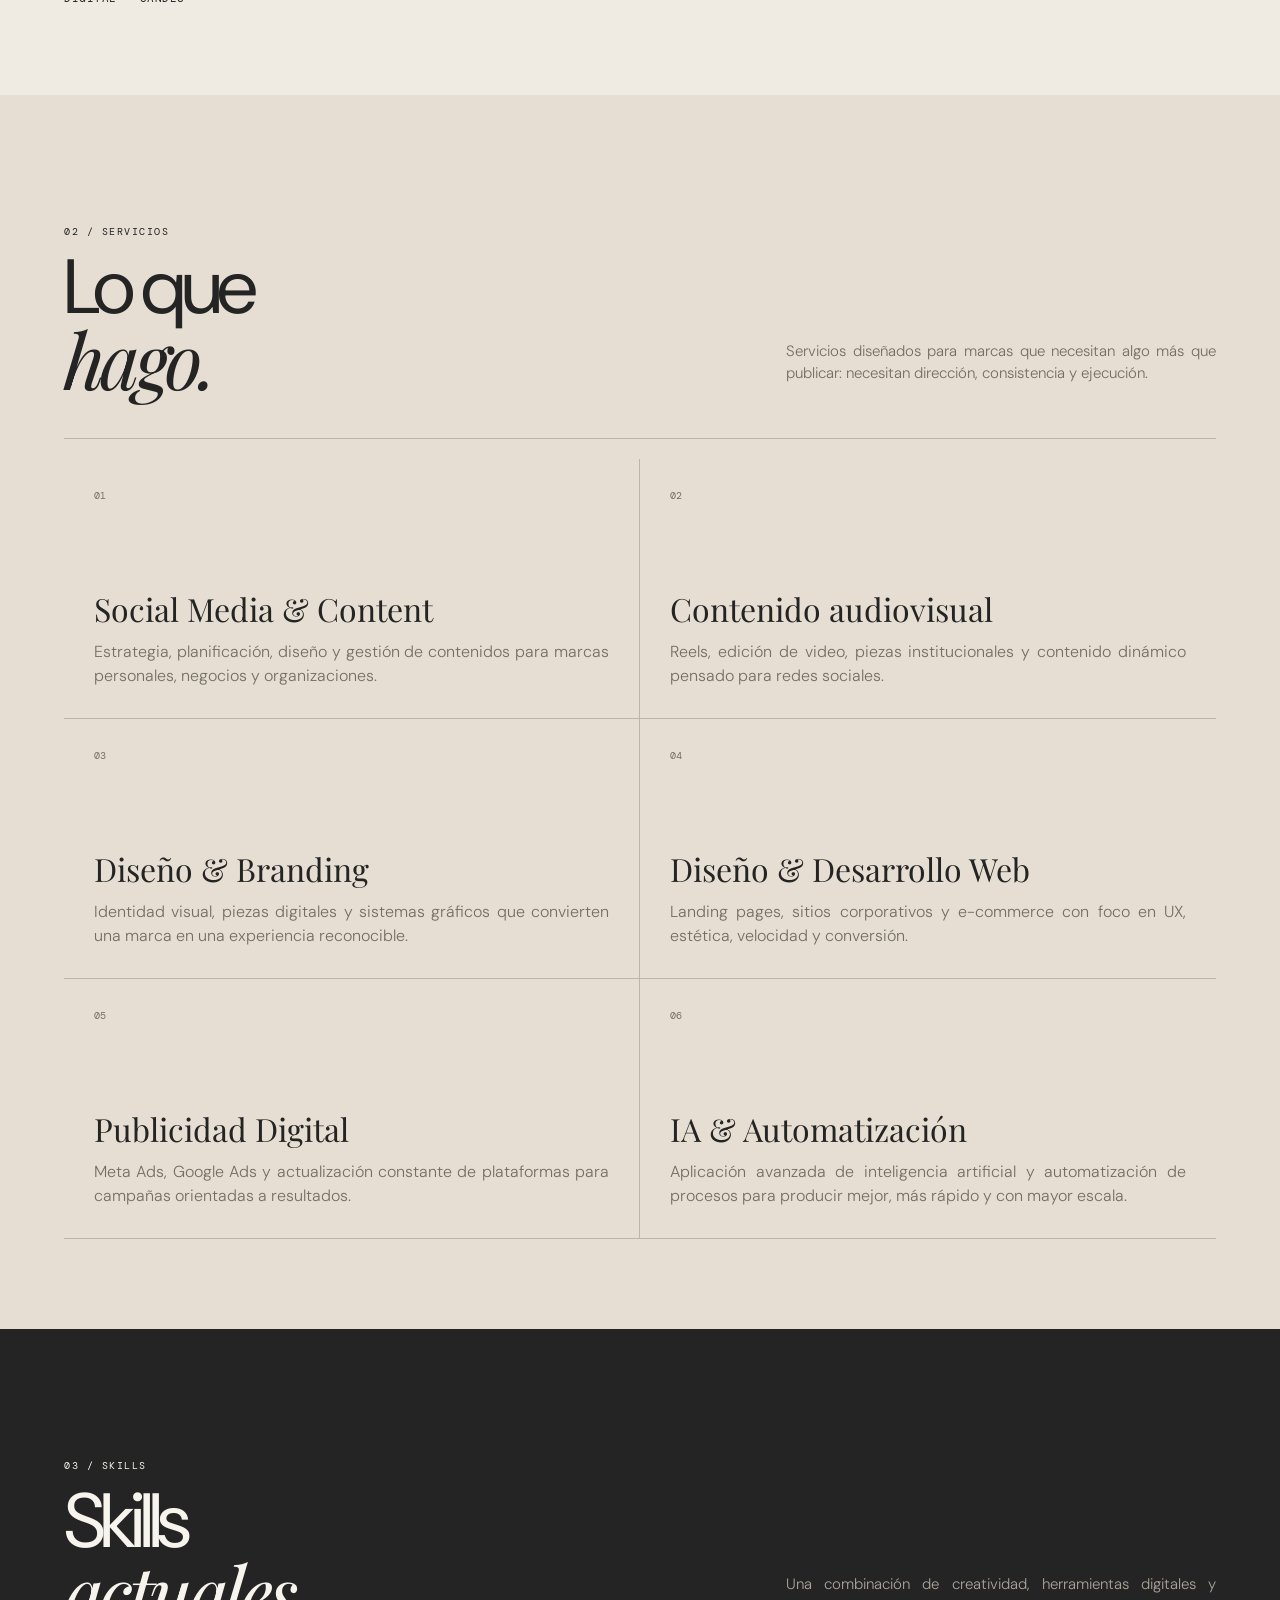
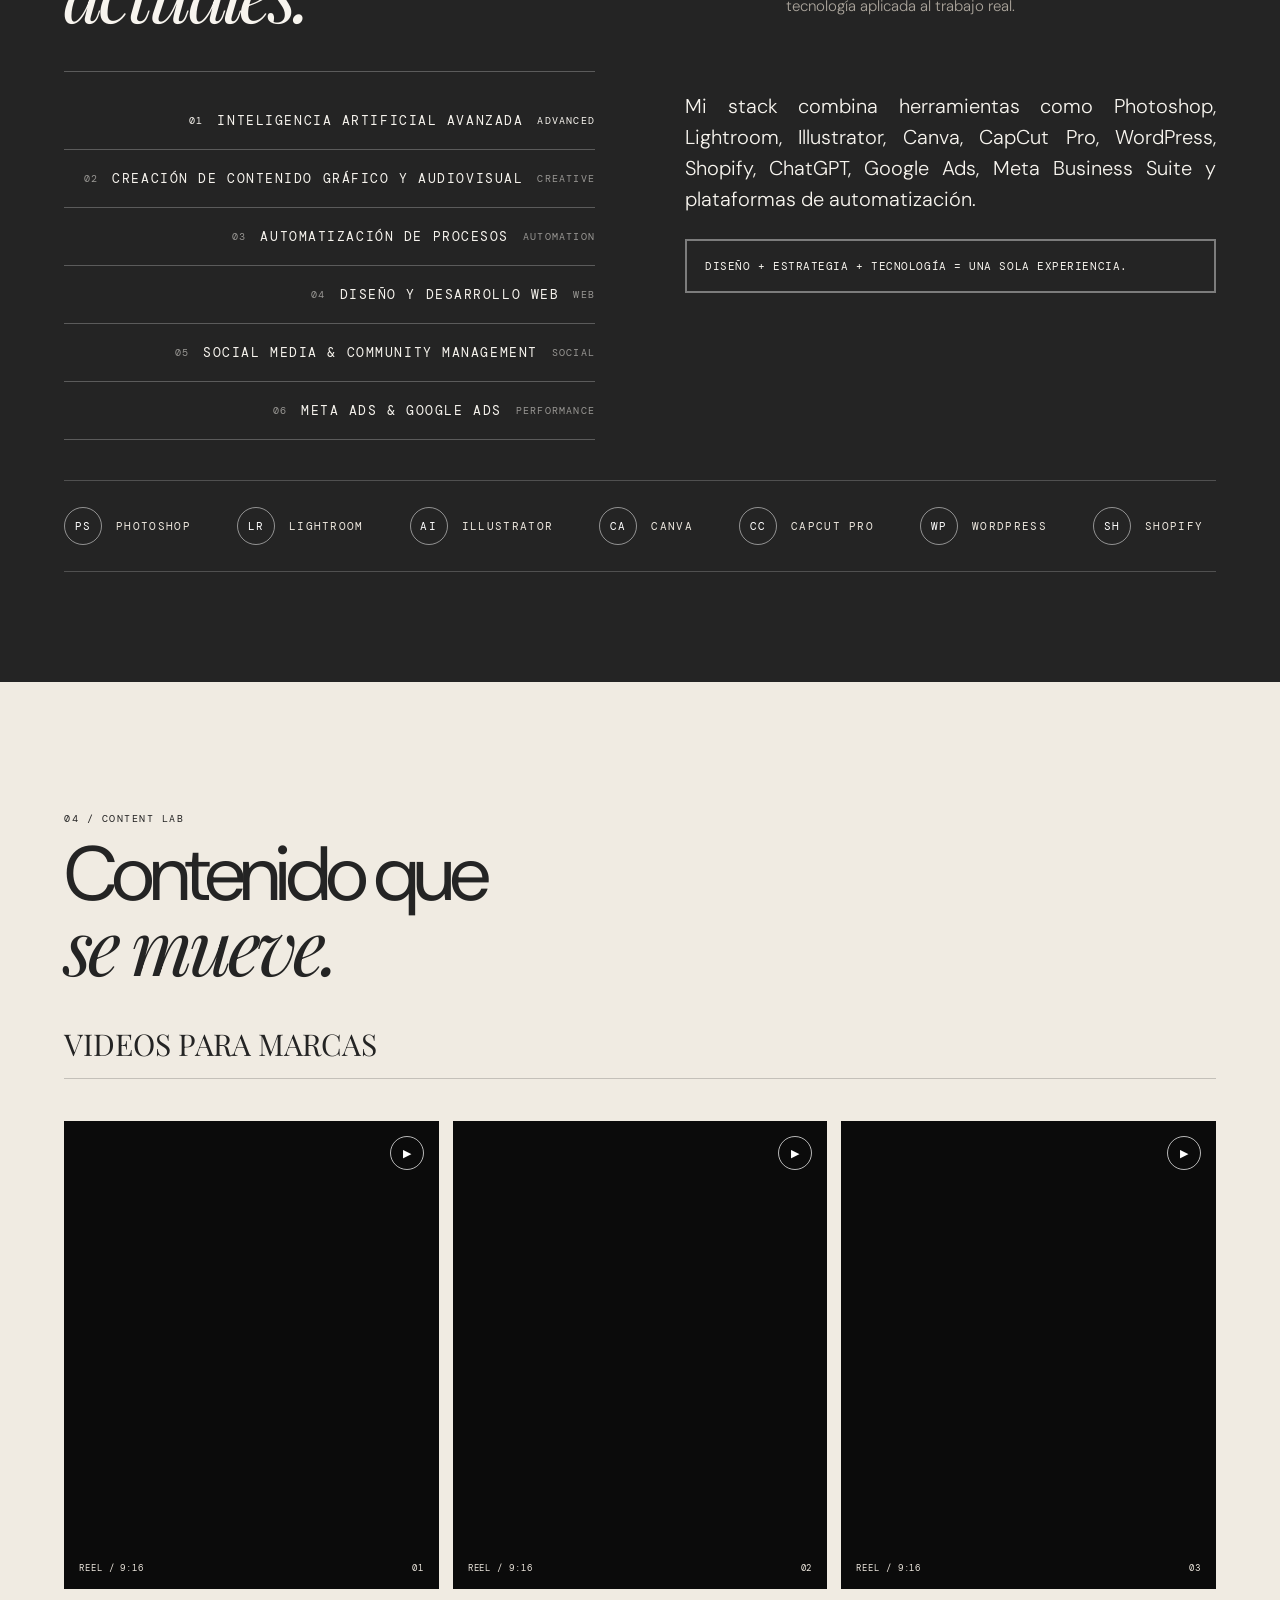
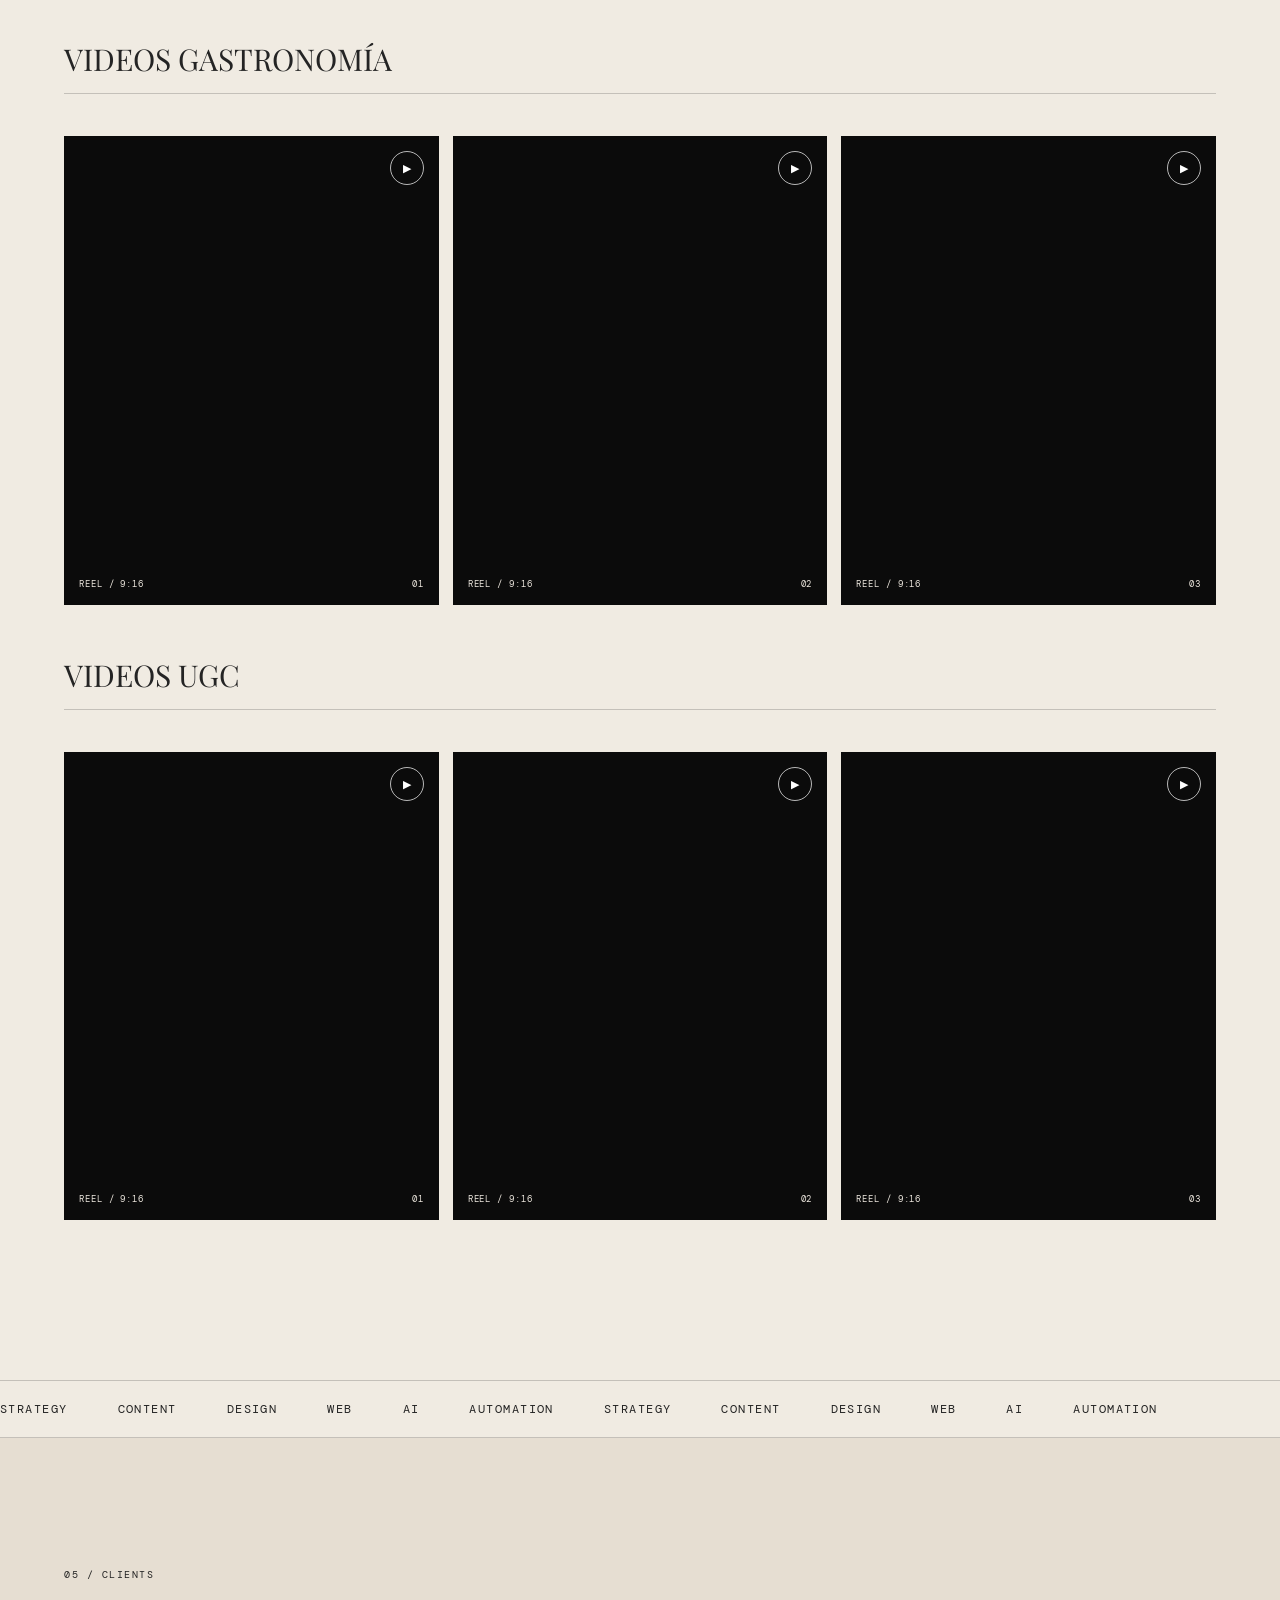
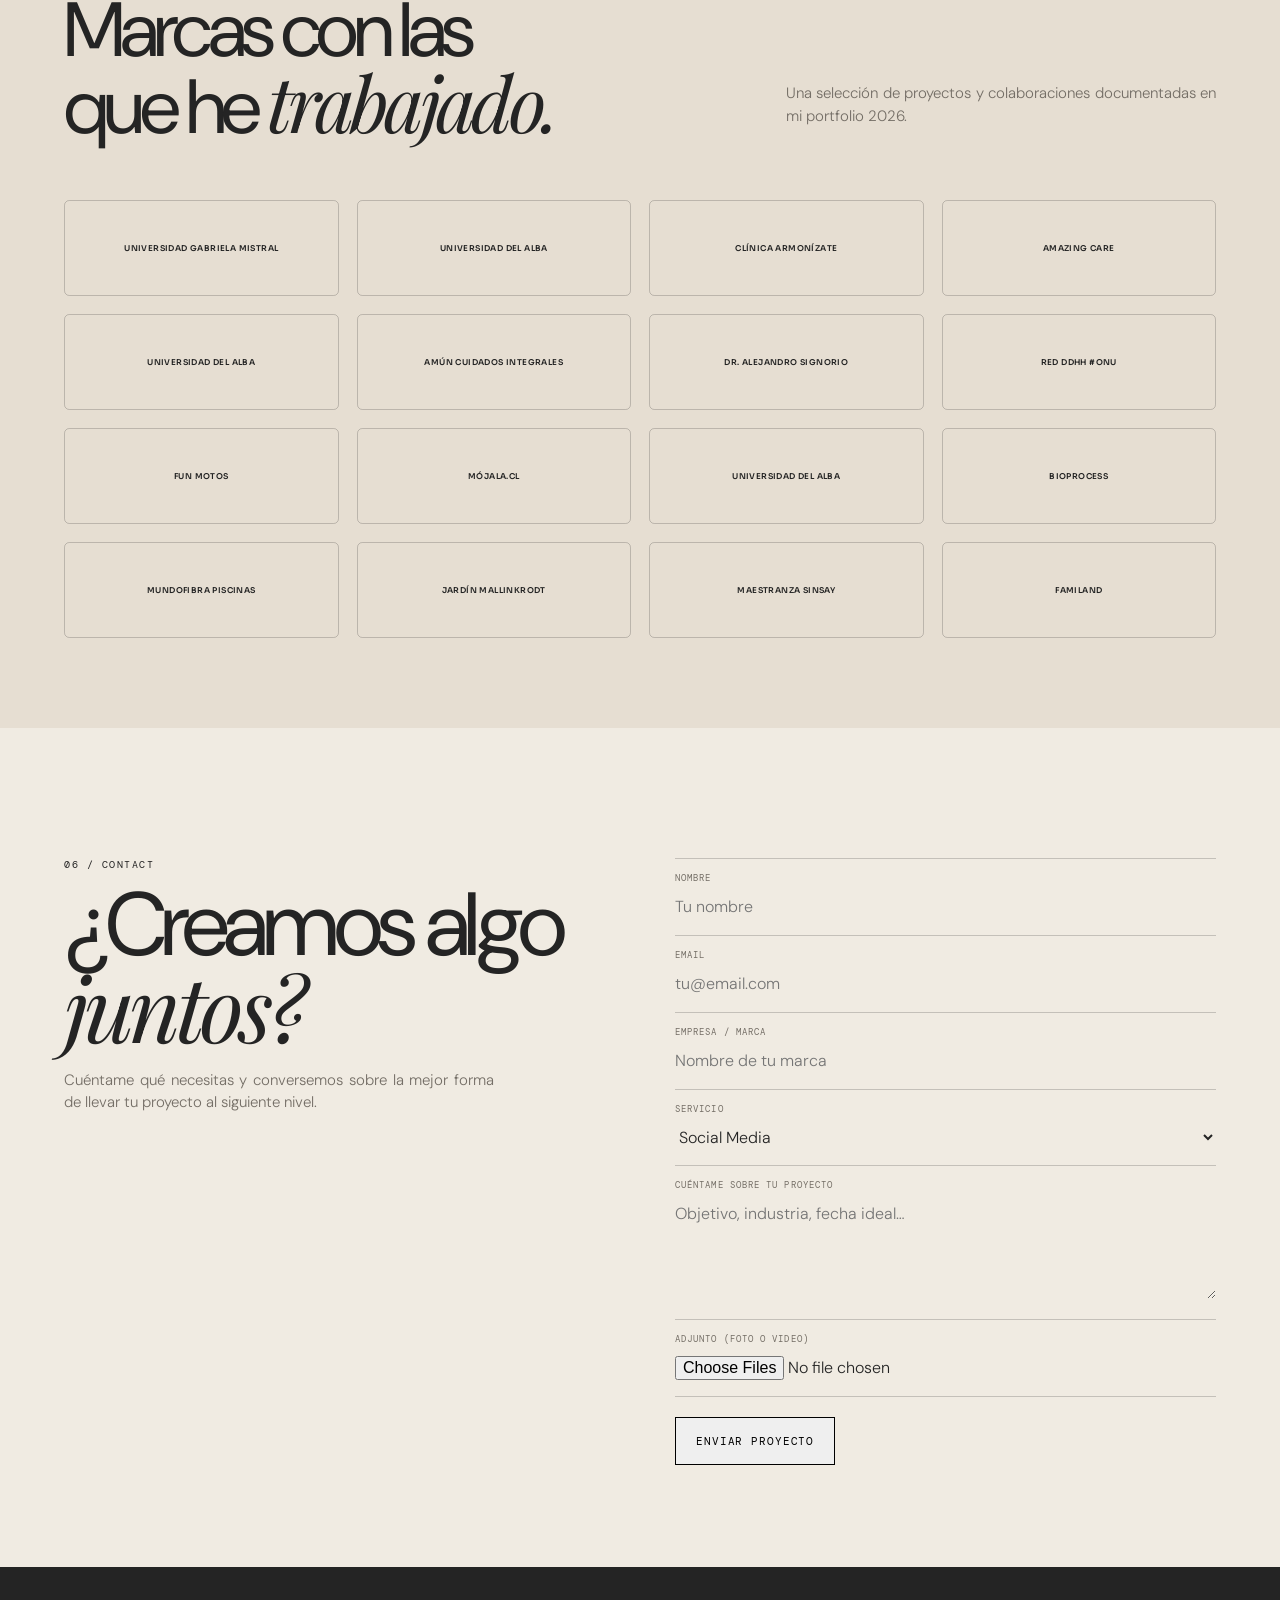
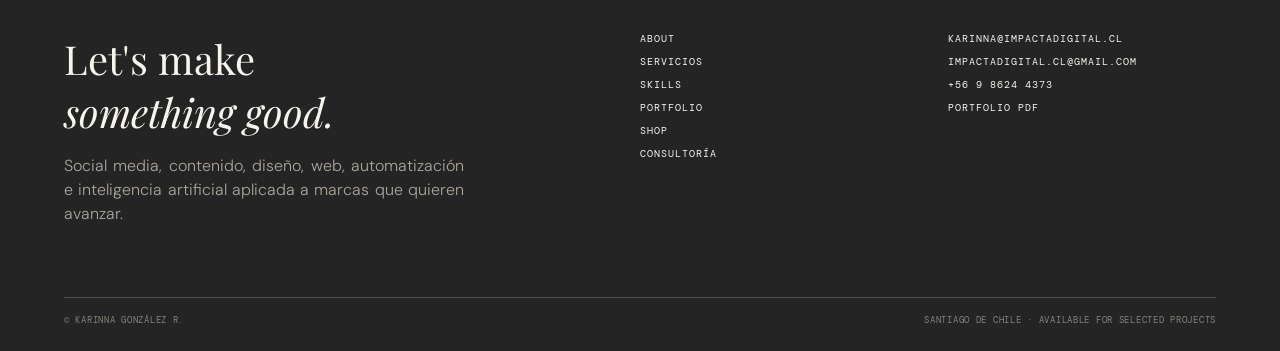
==== commit fb93eb83: "Hero: Trabajemos juntos" ====
--- a/index.html
+++ b/index.html
@@ -8,7 +8,7 @@
   <div class="hero-copy">
     <span class="kicker">KARINNA PAZ GONZÁLEZ R.</span>
     <div><h1>Ideas that<br><em>move</em> brands.</h1><p class="hero-intro">Social Media Manager, creadora de contenido, diseñadora y desarrolladora web. Construyo experiencias digitales donde estrategia, estética, contenido e inteligencia artificial trabajan juntas.</p></div>
-    <div class="hero-actions"><a class="btn" href="#contacto">Trabajemos juntas</a><a class="btn light" href="portfolio.html">Ver portfolio</a></div>
+    <div class="hero-actions"><a class="btn" href="#contacto">Trabajemos juntos</a><a class="btn light" href="portfolio.html">Ver portfolio</a></div>
   </div>
   <div class="hero-visual"><img src="assets/images/karinnapaz.jpeg" alt="Karinna Paz"><div class="hero-overlay"></div><div class="hero-label"><span>Creative direction / Digital</span><span>01 — 06</span></div></div>
 </section>
--- a/css/style.css
+++ b/css/style.css
@@ -27,8 +27,8 @@
 button{cursor:pointer}
 ::selection{background:var(--ink);color:var(--paper)}
 
-.site-header{position:fixed;z-index:50;top:0;left:0;width:100%;mix-blend-mode:normal;transition:.35s ease}
-.site-header.scrolled{background:rgba(240,235,226,.92);backdrop-filter:blur(18px) saturate(140%);-webkit-backdrop-filter:blur(18px) saturate(140%);border-bottom:1px solid var(--line);box-shadow:0 10px 40px rgba(36,36,36,.15)}
+.site-header{position:fixed;z-index:50;top:0;left:0;width:100%;background:rgba(240,235,226,1);mix-blend-mode:normal;transition:.35s ease}
+.site-header.scrolled{background:rgba(240,235,226,1);border-bottom:1px solid var(--line)}
 .nav{max-width:var(--max);margin:auto;padding:22px 34px;display:flex;align-items:center;justify-content:space-between}
 .logo{font-family:var(--serif);font-size:22px;letter-spacing:-.03em}
 .logo strong{font-weight:700;font-size:40px;line-height:1}
@@ -184,11 +184,11 @@
 
 @media(max-width:900px){
   .nav{padding:18px 20px;position:relative;z-index:60}
-  .menu-toggle{display:block;position:relative;z-index:60}
+  .menu-toggle{display:block;position:relative;z-index:60;color:var(--ink)}
   .logo{position:relative;z-index:60}
-  .nav-links{position:fixed;inset:0;z-index:45;background:var(--ink);color:var(--white);display:flex;flex-direction:column;justify-content:center;gap:24px;padding:80px 24px;transform:translateY(-100%);transition:.45s}
+  .nav-links{position:fixed;inset:0;z-index:45;background:#fff;color:var(--ink);display:flex;flex-direction:column;justify-content:center;gap:24px;padding:80px 24px;transform:translateY(-100%);transition:.45s}
   .nav-links.open{transform:none}
-  .nav-links a{font-size:16px}
+  .nav-links a{font-size:19px;color:var(--ink)}
   .hero{grid-template-columns:1fr}
   .hero-copy{min-height:70vh;padding:120px 24px 55px}
   .hero-visual{min-height:55vh}
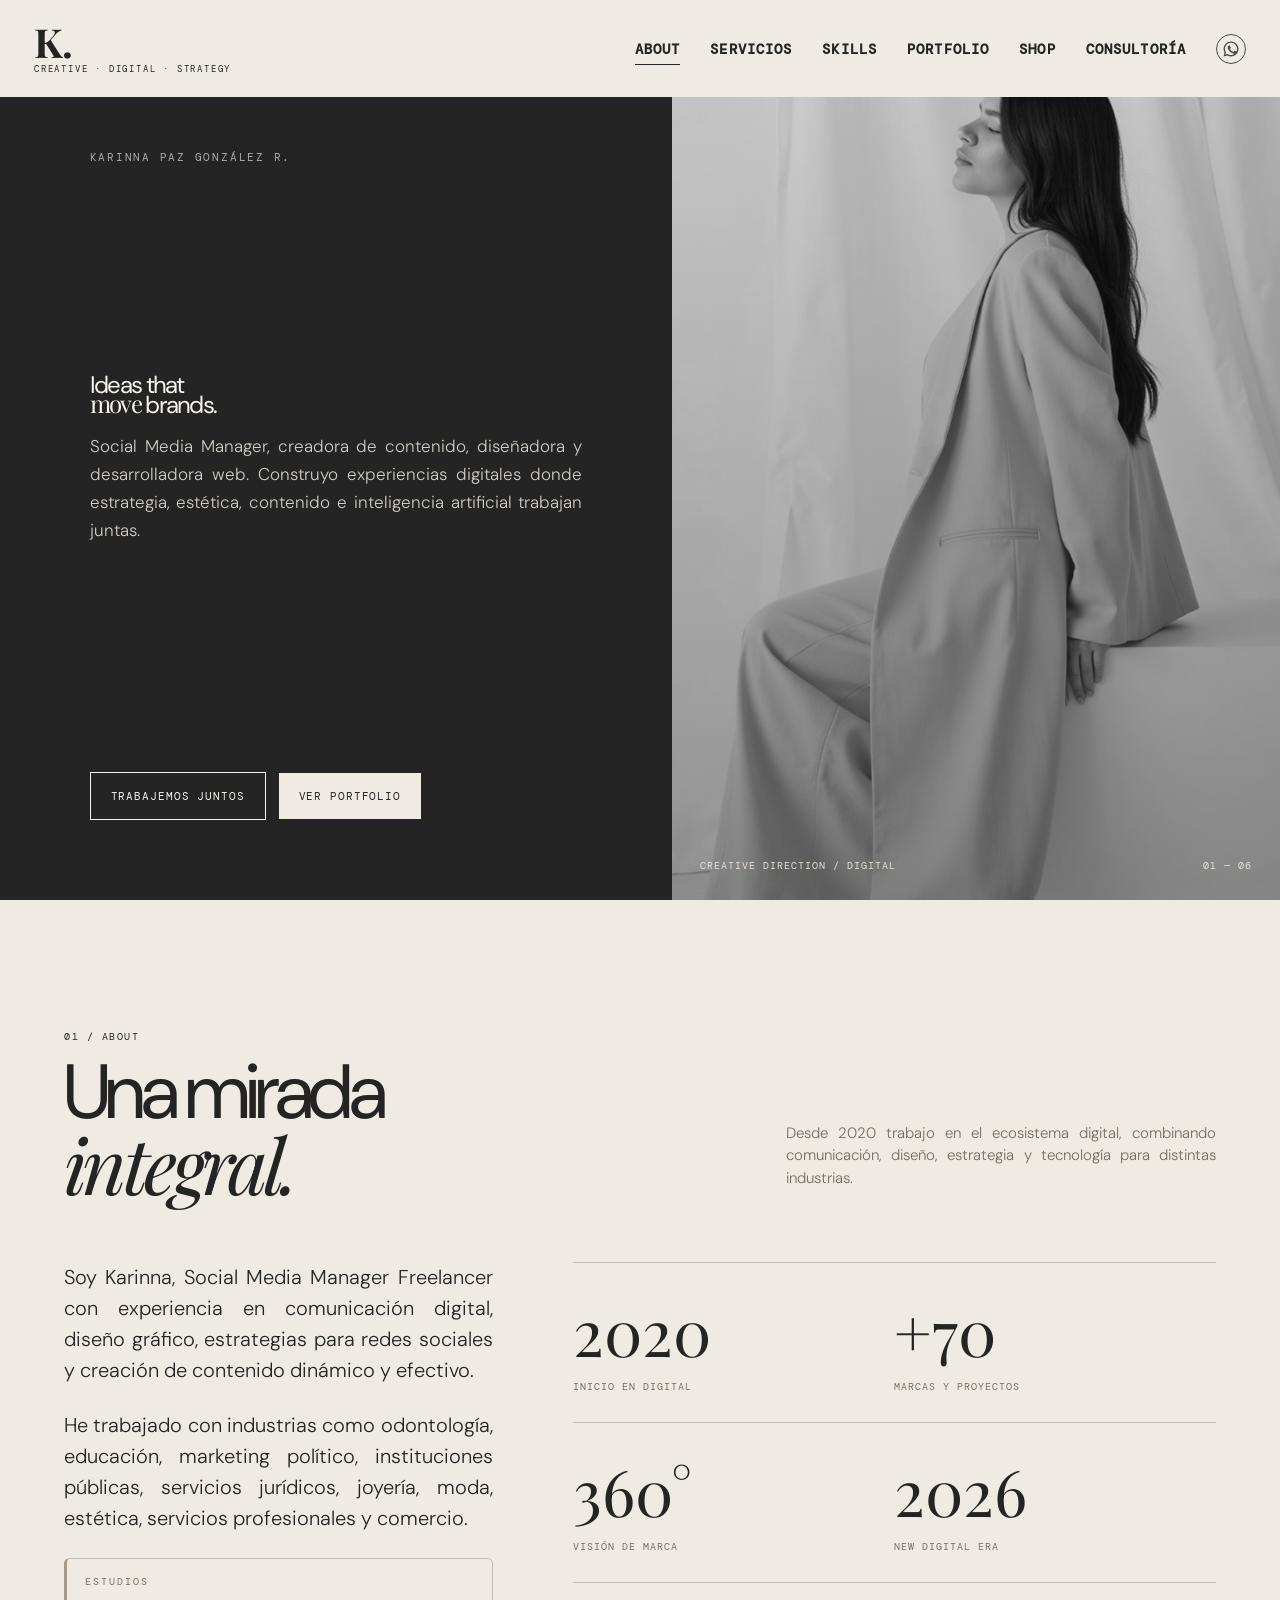
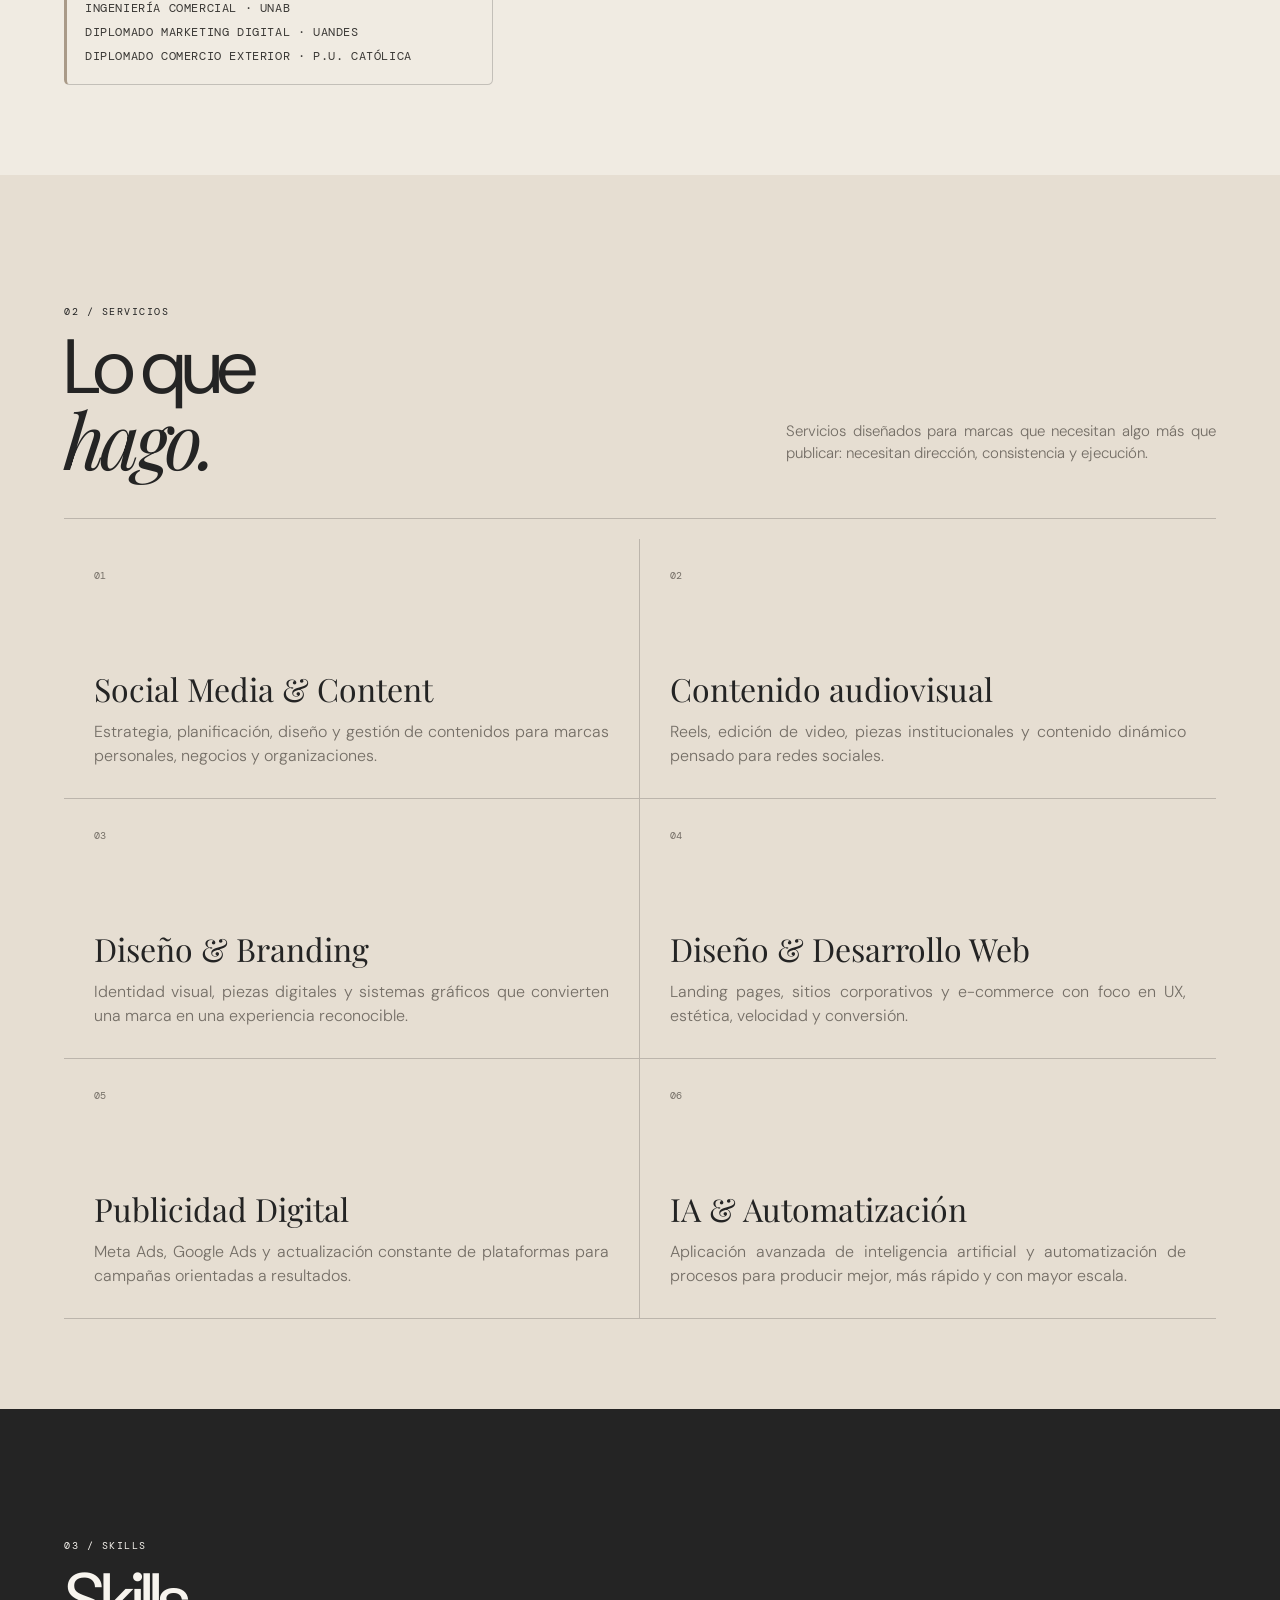
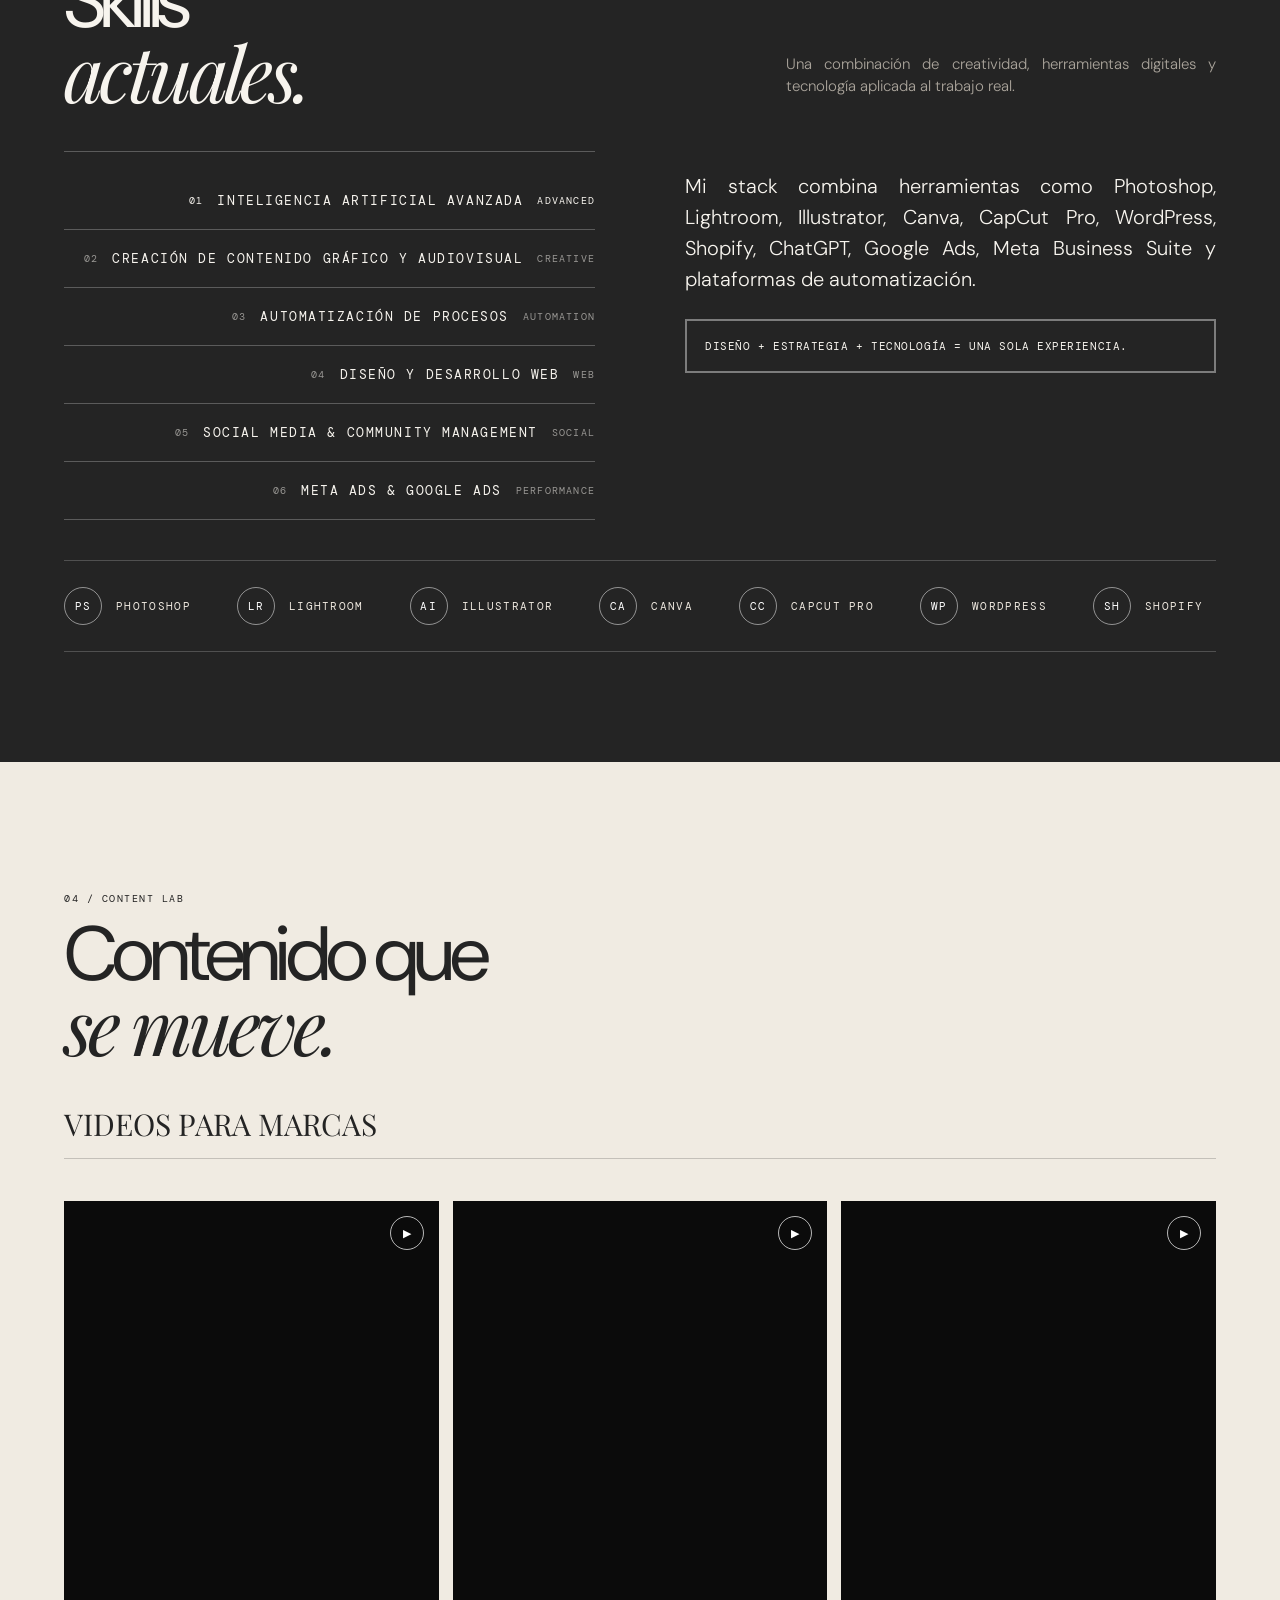
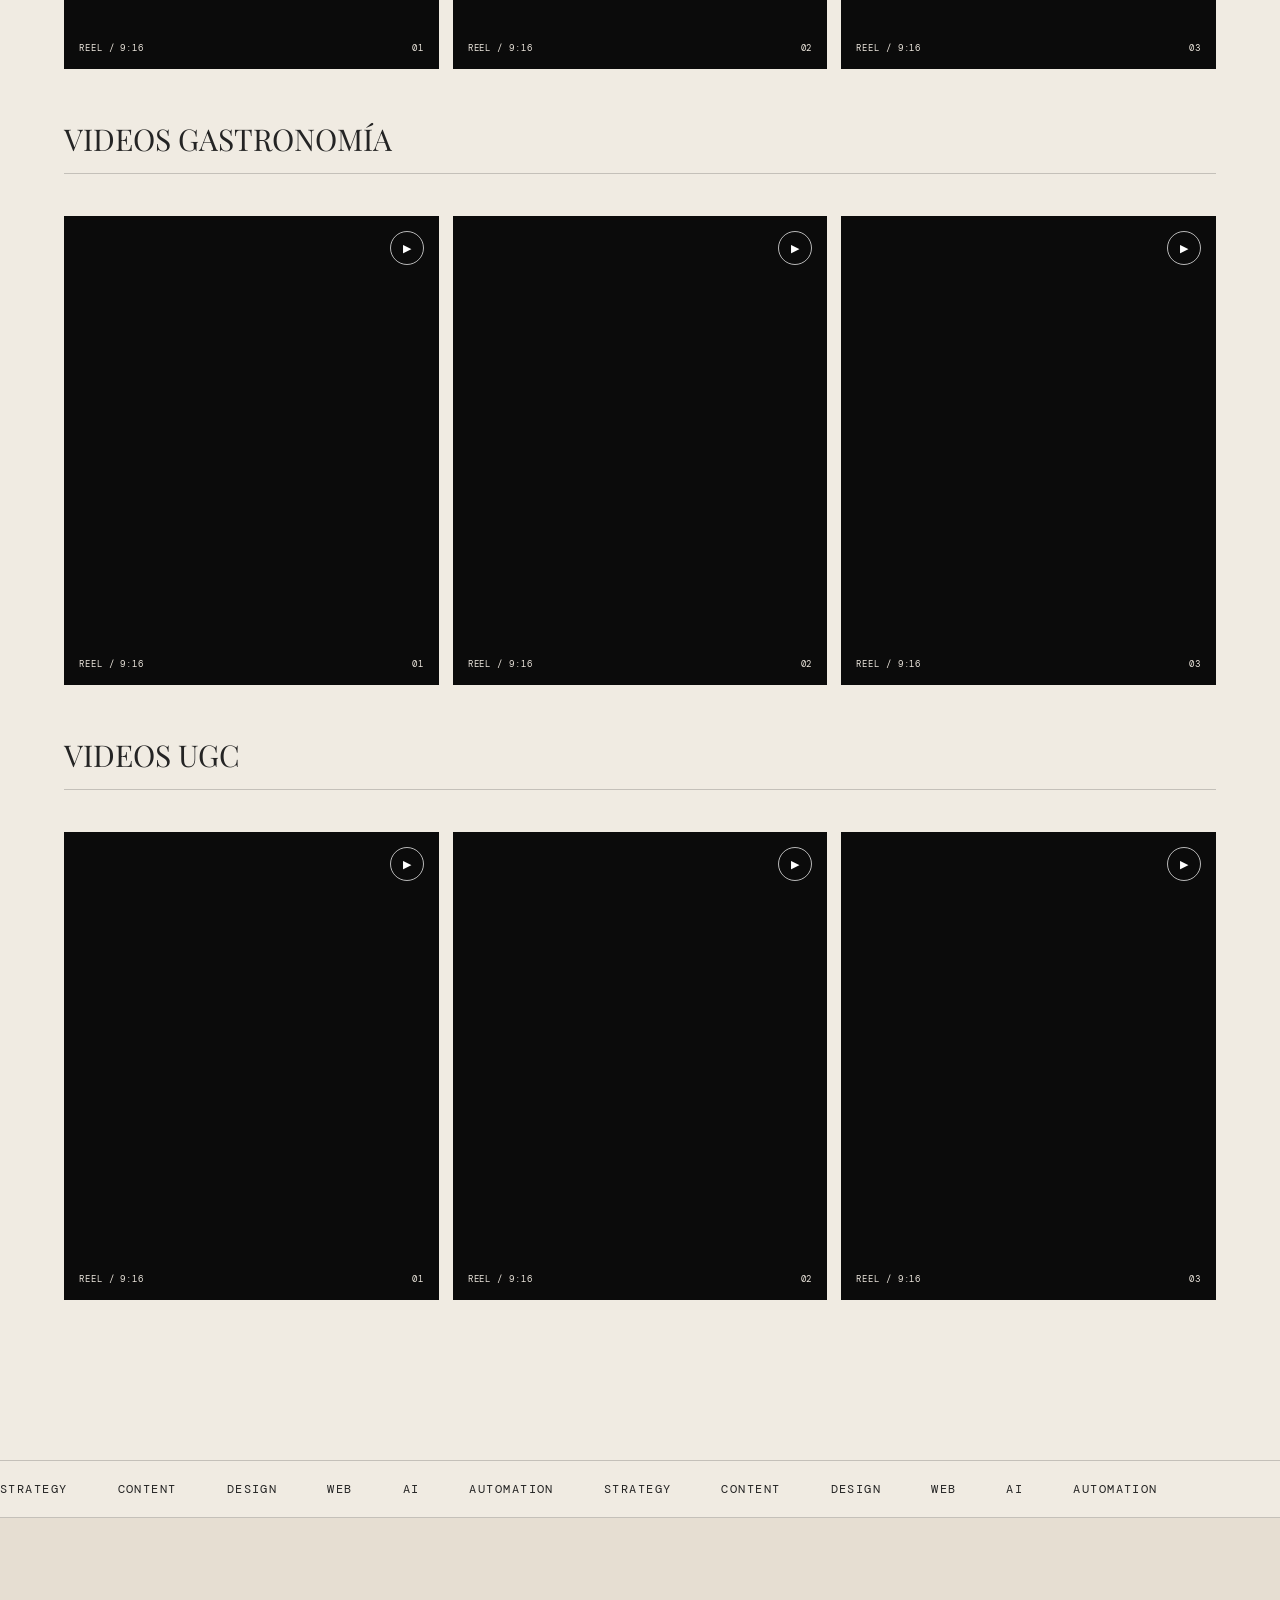
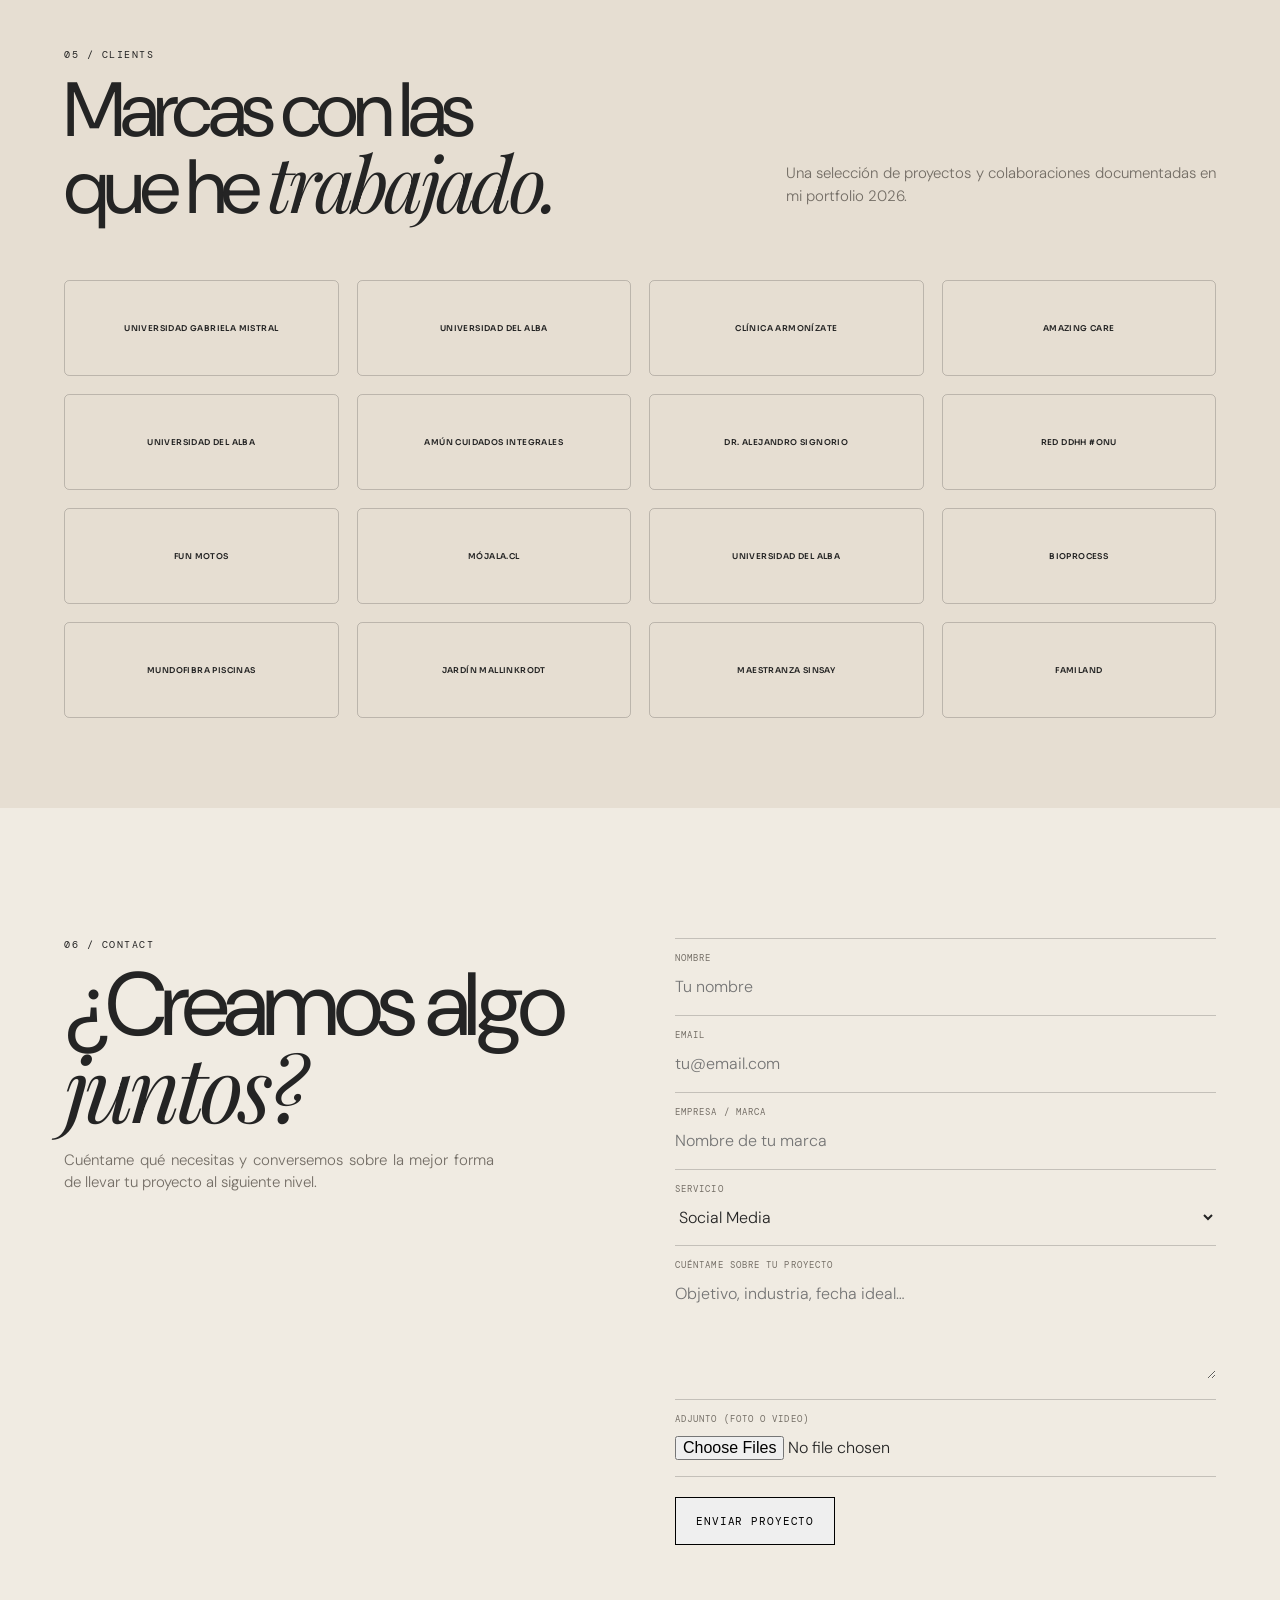
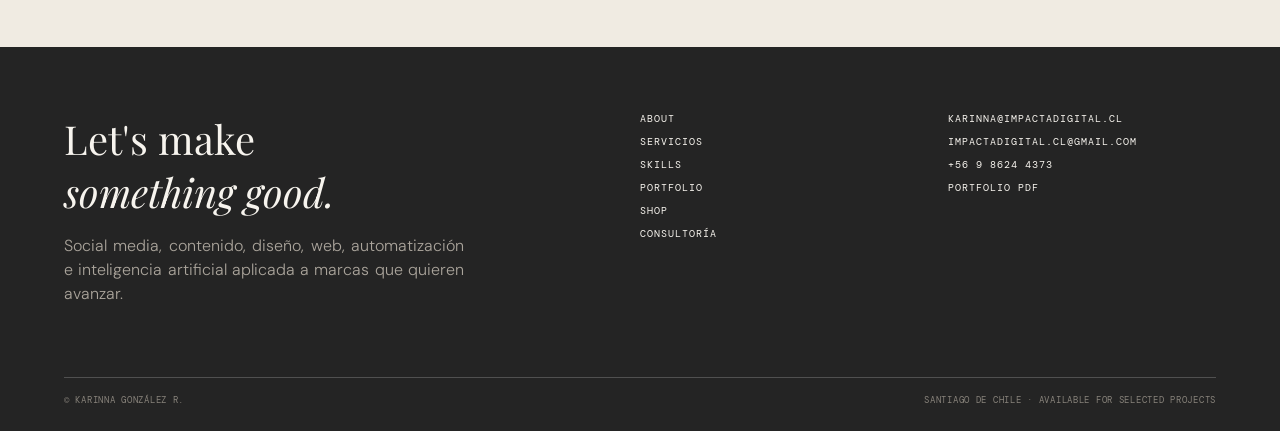
==== commit 8dbdd0d6: "About: bloque Estudios destacado + 3er estudio" ====
--- a/index.html
+++ b/index.html
@@ -14,7 +14,7 @@
 </section>
 
 <section class="section" id="about"><div class="section-head reveal"><div><span class="section-number">01 / ABOUT</span><h2 class="section-title">Una mirada<br><em>integral.</em></h2></div><p class="section-lead">Desde 2020 trabajo en el ecosistema digital, combinando comunicación, diseño, estrategia y tecnología para distintas industrias.</p></div>
-<div class="about-grid"><div class="about-copy reveal"><p>Soy Karinna, Social Media Manager Freelancer con experiencia en comunicación digital, diseño gráfico, estrategias para redes sociales y creación de contenido dinámico y efectivo.</p><p>He trabajado con industrias como odontología, educación, marketing político, instituciones públicas, servicios jurídicos, joyería, moda, estética, servicios profesionales y comercio.</p><div class="about-note">Ingeniería Comercial · UNAB / Diplomado Marketing Digital · UANDES</div></div><div class="about-facts reveal"><div class="fact"><strong>2020</strong><span>Inicio en digital</span></div><div class="fact"><strong>+70</strong><span>Marcas y proyectos</span></div><div class="fact"><strong>360°</strong><span>Visión de marca</span></div><div class="fact"><strong>2026</strong><span>New digital era</span></div></div></div></section>
+<div class="about-grid"><div class="about-copy reveal"><p>Soy Karinna, Social Media Manager Freelancer con experiencia en comunicación digital, diseño gráfico, estrategias para redes sociales y creación de contenido dinámico y efectivo.</p><p>He trabajado con industrias como odontología, educación, marketing político, instituciones públicas, servicios jurídicos, joyería, moda, estética, servicios profesionales y comercio.</p><div class="about-note studies"><span class="studies-label">Estudios</span>Ingeniería Comercial · UNAB<br>Diplomado Marketing Digital · UANDES<br>Diplomado Comercio Exterior · P.U. Católica</div></div><div class="about-facts reveal"><div class="fact"><strong>2020</strong><span>Inicio en digital</span></div><div class="fact"><strong>+70</strong><span>Marcas y proyectos</span></div><div class="fact"><strong>360°</strong><span>Visión de marca</span></div><div class="fact"><strong>2026</strong><span>New digital era</span></div></div></div></section>
 
 <section class="section paper-2" id="servicios"><div class="section-head reveal"><div><span class="section-number">02 / SERVICIOS</span><h2 class="section-title">Lo que<br><em>hago.</em></h2></div><p class="section-lead">Servicios diseñados para marcas que necesitan algo más que publicar: necesitan dirección, consistencia y ejecución.</p></div><div class="services-grid"><article class="service reveal"><span class="service-index">01</span><div><h3>Social Media & Content</h3><p>Estrategia, planificación, diseño y gestión de contenidos para marcas personales, negocios y organizaciones.</p></div></article><article class="service reveal"><span class="service-index">02</span><div><h3>Contenido audiovisual</h3><p>Reels, edición de video, piezas institucionales y contenido dinámico pensado para redes sociales.</p></div></article><article class="service reveal"><span class="service-index">03</span><div><h3>Diseño & Branding</h3><p>Identidad visual, piezas digitales y sistemas gráficos que convierten una marca en una experiencia reconocible.</p></div></article><article class="service reveal"><span class="service-index">04</span><div><h3>Diseño & Desarrollo Web</h3><p>Landing pages, sitios corporativos y e-commerce con foco en UX, estética, velocidad y conversión.</p></div></article><article class="service reveal"><span class="service-index">05</span><div><h3>Publicidad Digital</h3><p>Meta Ads, Google Ads y actualización constante de plataformas para campañas orientadas a resultados.</p></div></article><article class="service reveal"><span class="service-index">06</span><div><h3>IA & Automatización</h3><p>Aplicación avanzada de inteligencia artificial y automatización de procesos para producir mejor, más rápido y con mayor escala.</p></div></article></div></section>
 
--- a/css/style.css
+++ b/css/style.css
@@ -72,6 +72,8 @@
 .about-grid{max-width:var(--max);margin:auto;display:grid;grid-template-columns:.8fr 1.2fr;gap:80px;align-items:start}
 .about-copy p{font-size:20px;line-height:1.55;margin:0 0 24px}
 .about-note{border-top:1px solid var(--line);padding-top:18px;font:11px var(--mono);letter-spacing:.05em;text-transform:uppercase}
+.about-note.studies{border:1px solid var(--line);border-left:3px solid var(--accent);border-radius:4pt;padding:16px 18px;margin-top:8px;font:12px var(--mono);letter-spacing:.05em;text-transform:uppercase;line-height:2;color:var(--ink-soft)}
+.about-note.studies .studies-label{display:block;font:10px var(--mono);letter-spacing:.2em;color:var(--muted);margin-bottom:8px}
 .skills-wrap .about-note{border:2pt solid rgba(255,255,255,.4);border-radius:0;padding:18px;margin-top:18px}
 .tools-bar{border-top:1px solid rgba(255,255,255,.2);border-bottom:1px solid rgba(255,255,255,.2);overflow:hidden;margin-top:60px;padding:26px 0}
 .tools-track{display:flex;gap:46px;width:max-content;animation:tools-scroll 34s linear infinite}
